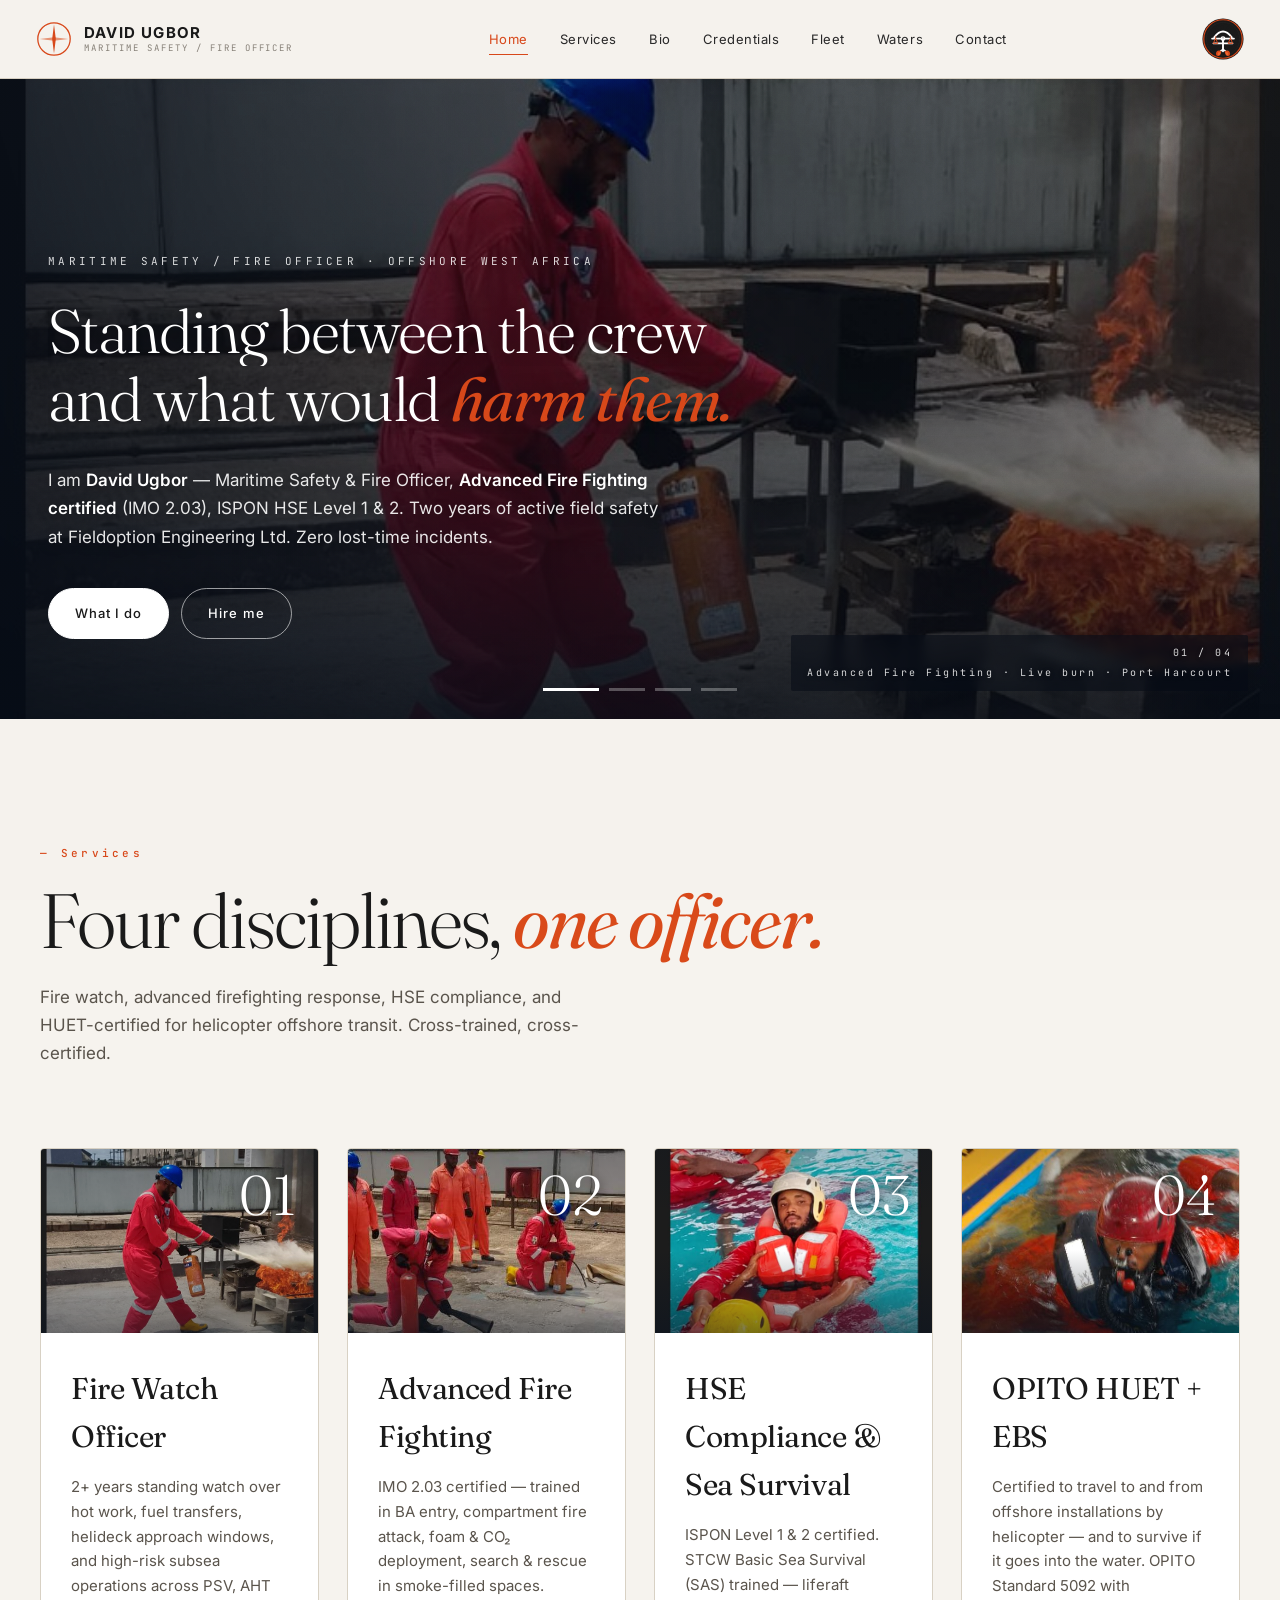
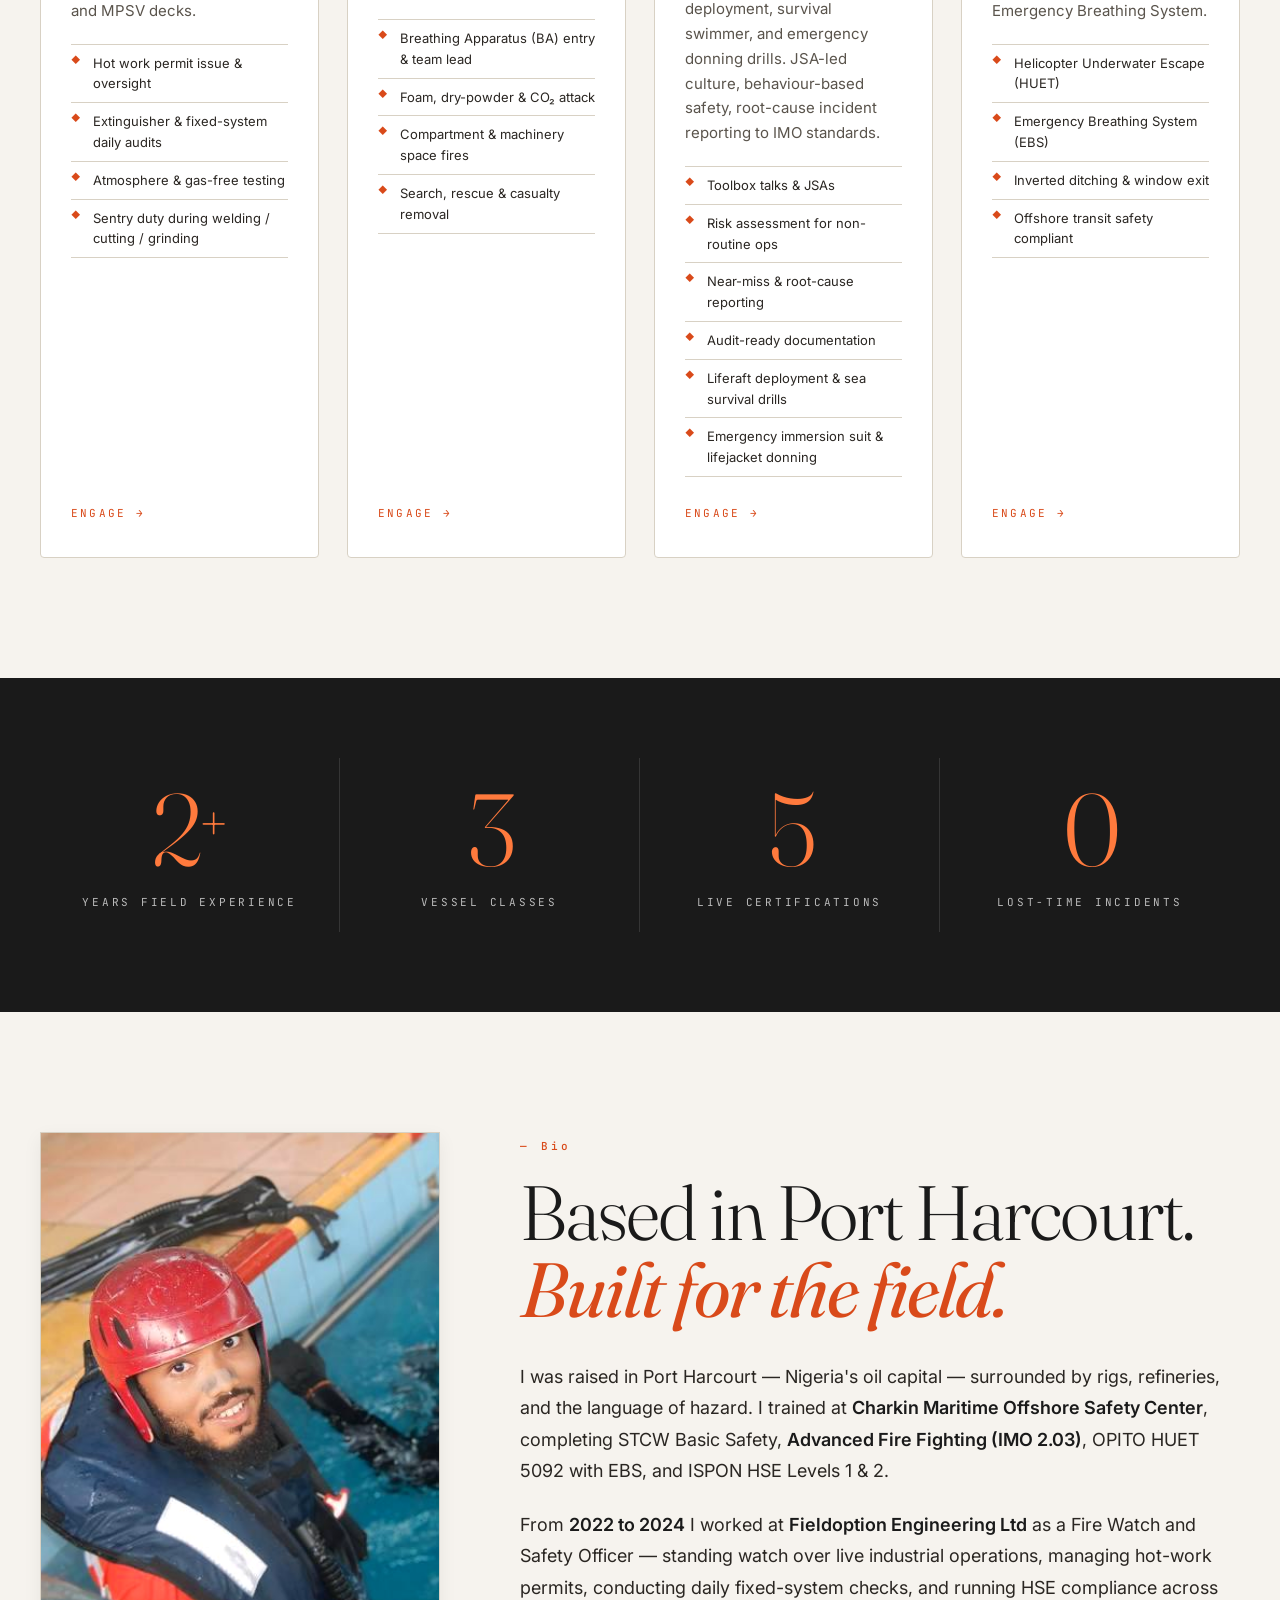
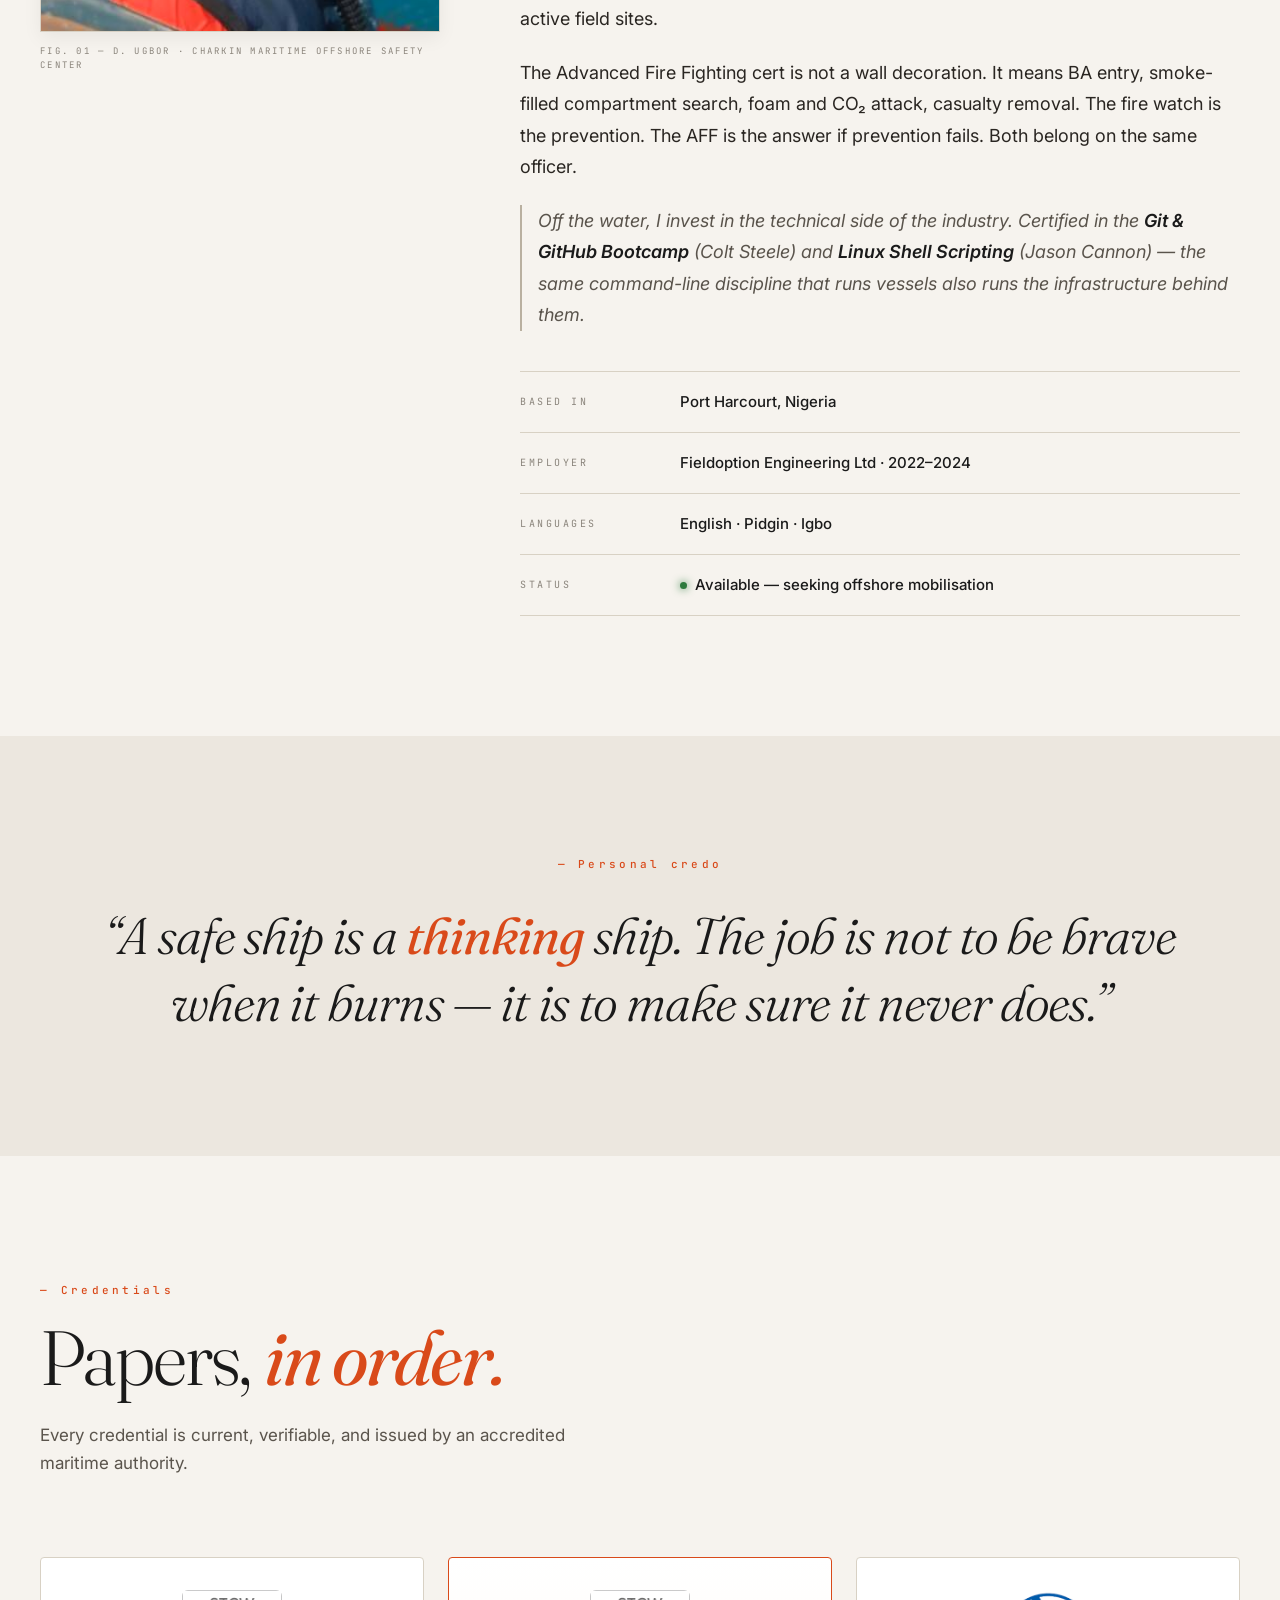
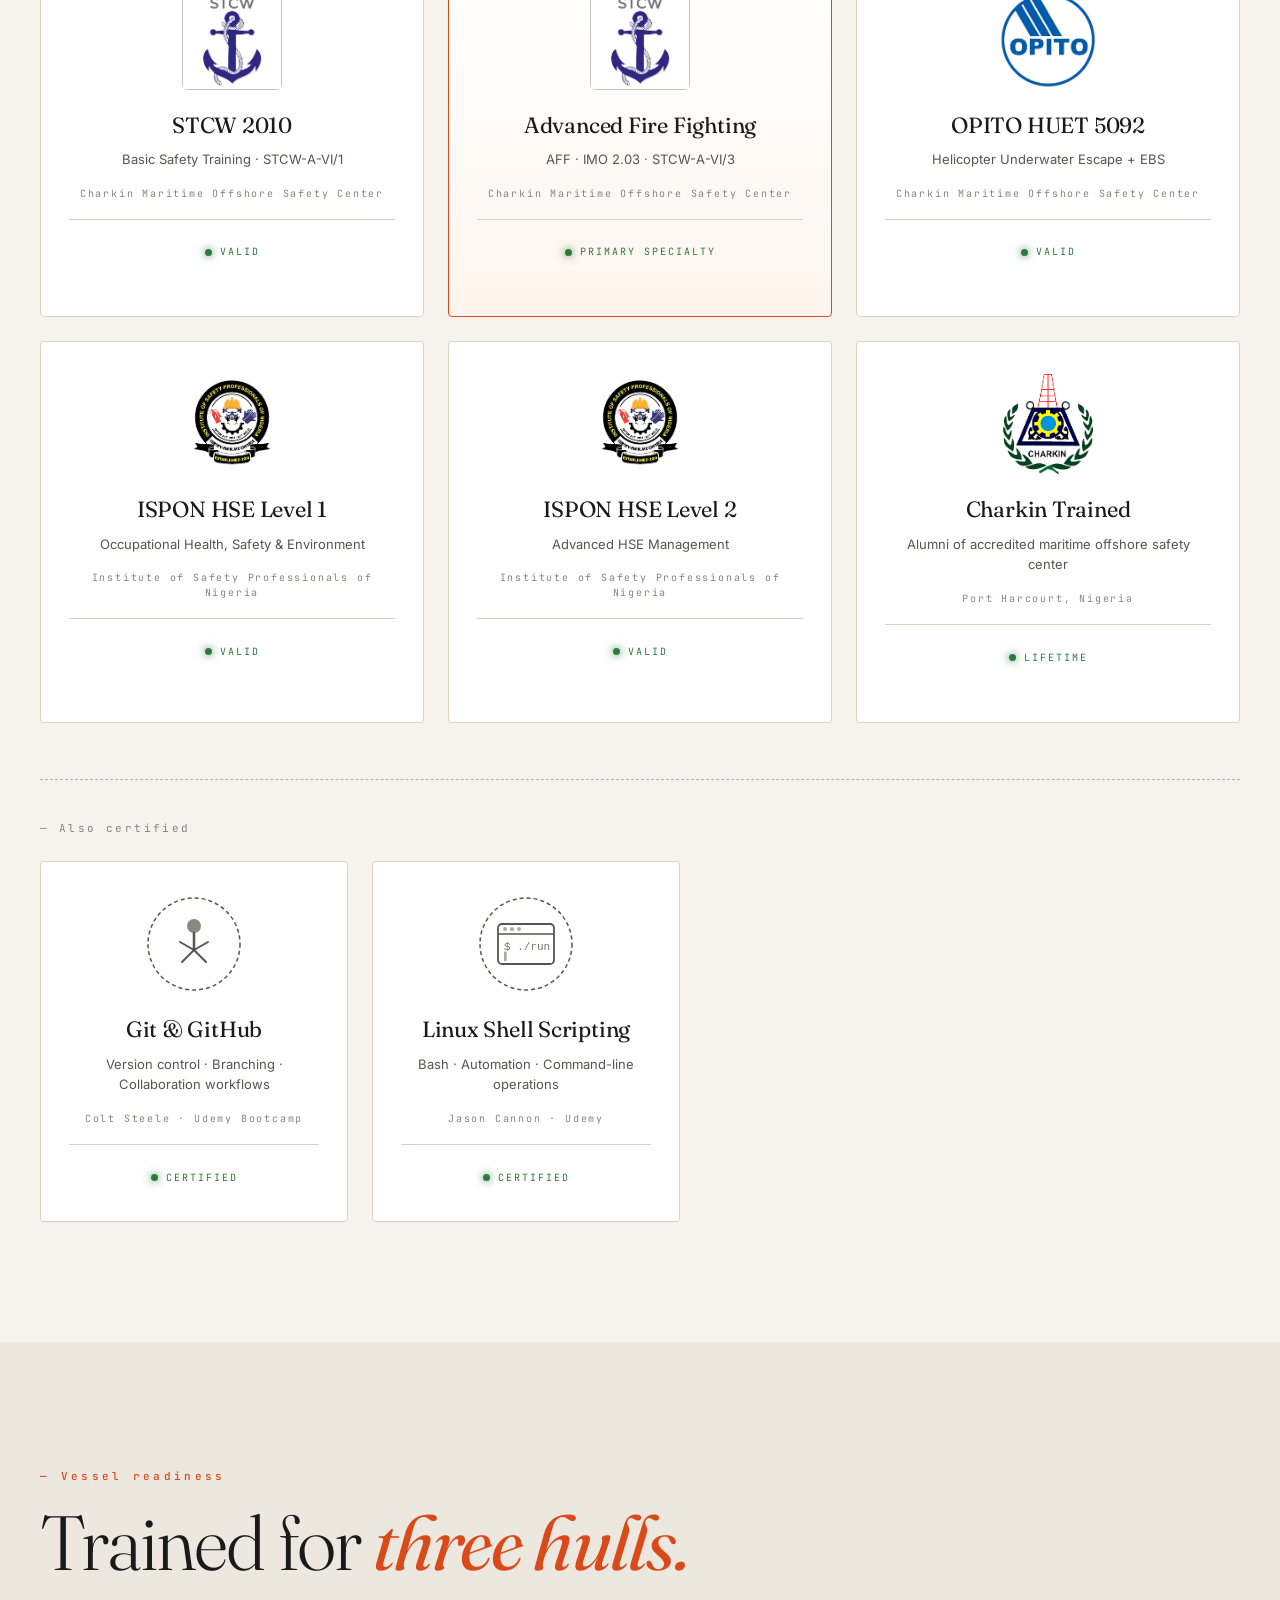
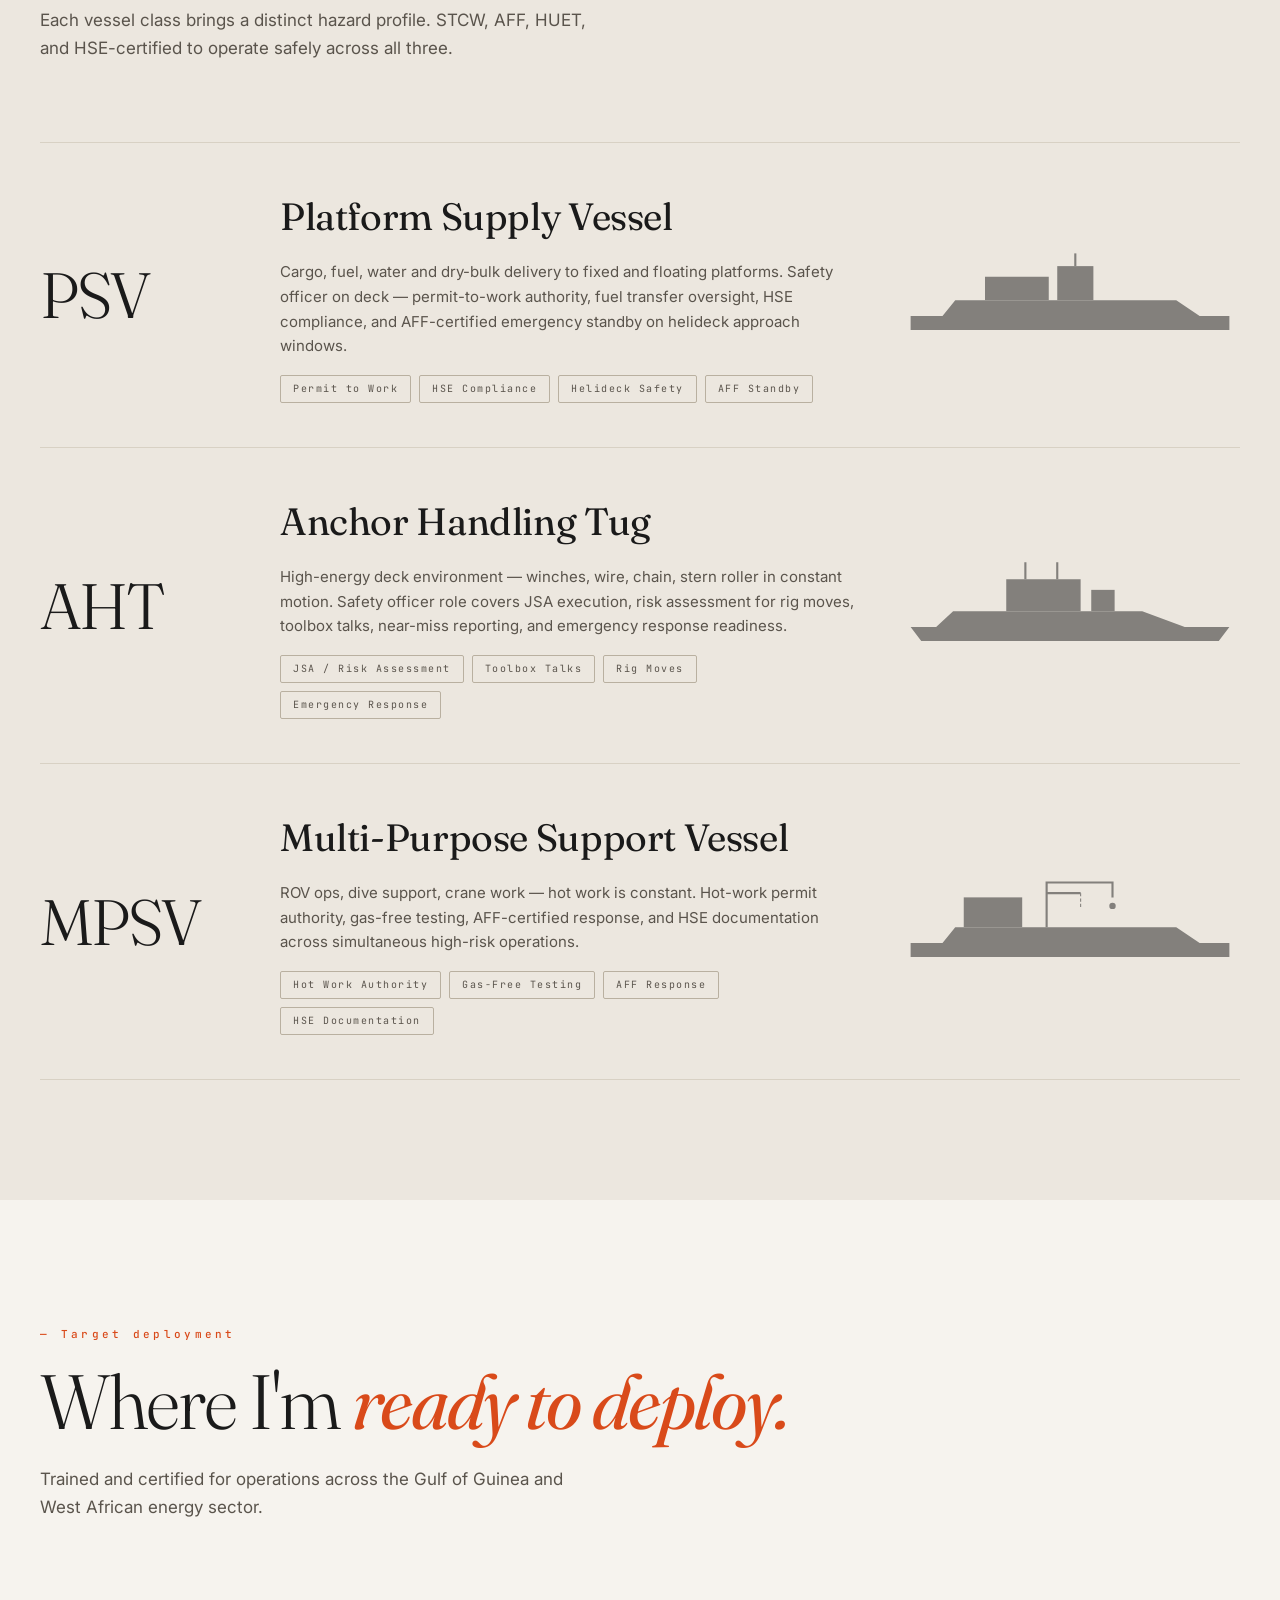
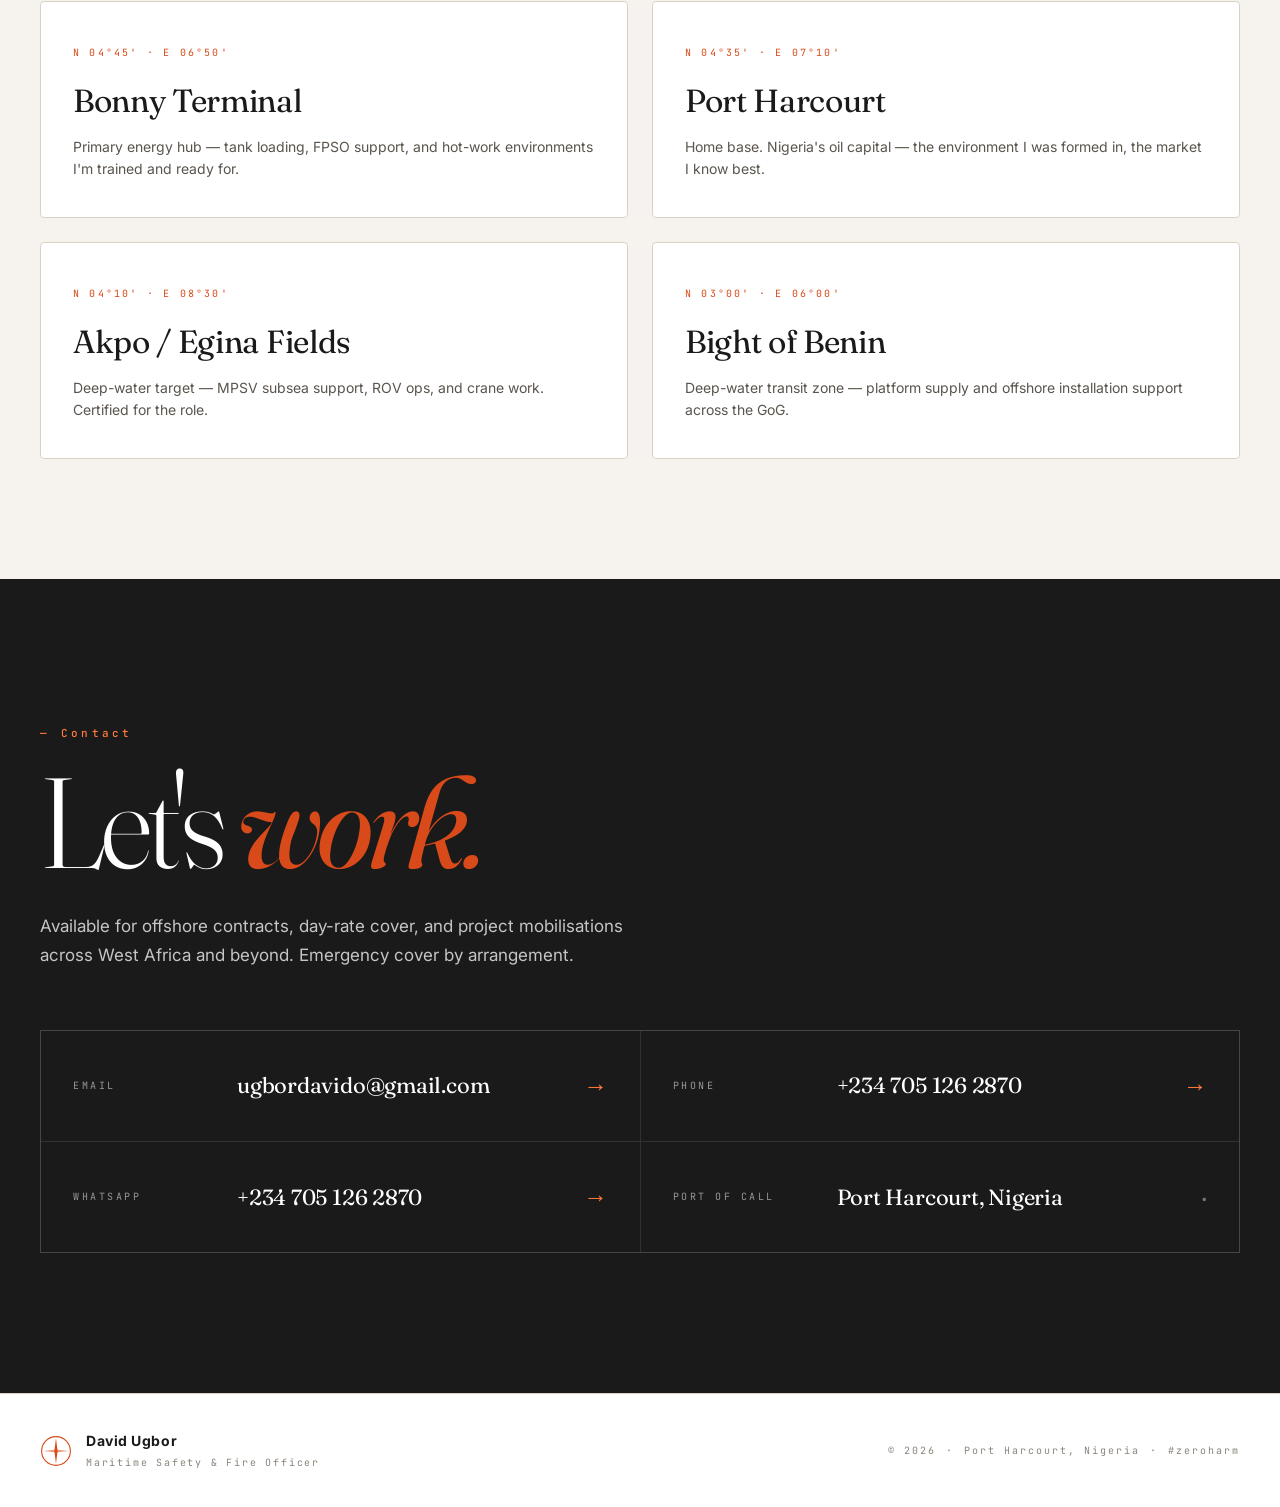
==== index.html @ 11cff538 "Replace #zeroharm badge with custom offshore safety logo mark SVG emblem combining four professional" ====
<!DOCTYPE html>
<html lang="en">
<head>
<meta charset="UTF-8" />
<meta name="viewport" content="width=device-width, initial-scale=1.0" />
<title>David Ugbor — Maritime Safety & Fire Officer · Offshore West Africa</title>
<meta name="description" content="David Ugbor — STCW-certified Maritime Safety & Fire Officer. Advanced Fire Fighting (IMO 2.03), OPITO HUET 5092, ISPON HSE I & II. Based in Port Harcourt, available for offshore mobilisation." />
<link rel="preconnect" href="https://fonts.googleapis.com">
<link rel="preconnect" href="https://fonts.gstatic.com" crossorigin>
<link href="https://fonts.googleapis.com/css2?family=Fraunces:ital,opsz,wght@0,9..144,300;0,9..144,400;0,9..144,500;0,9..144,600;1,9..144,300;1,9..144,400&family=Inter:wght@300;400;500;600;700&family=JetBrains+Mono:wght@400;500;600&display=swap" rel="stylesheet">
<link rel="stylesheet" href="css/style.css" />
</head>
<body>

<!-- ========================================================= -->
<!-- TOP NAV -->
<!-- ========================================================= -->
<header class="top-bar">
  <div class="top-bar-inner">
    <a href="#top" class="logo">
      <div class="logo-mark">
        <svg viewBox="0 0 40 40" width="36" height="36" aria-hidden="true">
          <circle cx="20" cy="20" r="18" stroke="currentColor" stroke-width="1.4" fill="none"/>
          <path d="M20 4 L22 20 L20 36 L18 20 Z" fill="currentColor"/>
          <path d="M4 20 L20 18 L36 20 L20 22 Z" fill="currentColor" opacity="0.55"/>
        </svg>
      </div>
      <div class="logo-text">
        <span class="logo-name">DAVID UGBOR</span>
        <span class="logo-sub">MARITIME SAFETY / FIRE OFFICER</span>
      </div>
    </a>

    <nav class="main-nav" aria-label="Primary">
      <a href="#top">Home</a>
      <a href="#pillars">Services</a>
      <a href="#bio">Bio</a>
      <a href="#credentials">Credentials</a>
      <a href="#fleet">Fleet</a>
      <a href="#waters">Waters</a>
      <a href="#contact">Contact</a>
    </nav>

    <a href="#credo" class="logo-mark-nav" aria-label="Scroll to personal credo">
      <svg viewBox="0 0 48 48" width="42" height="42" aria-hidden="true">
        <!-- Background disc -->
        <circle cx="24" cy="24" r="23.5" fill="#1a1a1a"/>
        <!-- Accent ring -->
        <circle cx="24" cy="24" r="22" fill="none" stroke="#d94a1a" stroke-width="1.4"/>
        <!-- Subtle inner ring -->
        <circle cx="24" cy="24" r="19" fill="none" stroke="rgba(255,255,255,0.07)" stroke-width="0.5"/>
        <!-- HARD HAT dome (replaces anchor crown ring) -->
        <path d="M14,22 Q24,9 34,22" fill="none" stroke="white" stroke-width="2.2" stroke-linecap="round"/>
        <!-- Hard hat brim -->
        <line x1="11.5" y1="23.5" x2="36.5" y2="23.5" stroke="white" stroke-width="2" stroke-linecap="round"/>
        <!-- Anchor crown knob -->
        <circle cx="24" cy="23.5" r="2" fill="#1a1a1a" stroke="white" stroke-width="1.5"/>
        <!-- ANCHOR stem -->
        <line x1="24" y1="23.5" x2="24" y2="38" stroke="white" stroke-width="2.2" stroke-linecap="round"/>
        <!-- ANCHOR crossbar (the offshore platform deck) -->
        <line x1="13" y1="29" x2="35" y2="29" stroke="white" stroke-width="1.8" stroke-linecap="round"/>
        <!-- OIL DERRICKS on crossbar ends -->
        <path d="M13,29 L15.5,23 L18,29Z" fill="none" stroke="#d94a1a" stroke-width="1.1" stroke-linejoin="round"/>
        <path d="M30,29 L32.5,23 L35,29Z" fill="none" stroke="#d94a1a" stroke-width="1.1" stroke-linejoin="round"/>
        <!-- Gas flares on derrick peaks -->
        <path d="M15.5,23 C14.8,21 16.3,19.5 15.5,21 C15.9,19.8 17,20.2 15.5,23Z" fill="#d94a1a"/>
        <path d="M32.5,23 C31.8,21 33.3,19.5 32.5,21 C32.9,19.8 34,20.2 32.5,23Z" fill="#d94a1a"/>
        <!-- Anchor base arc -->
        <path d="M21,38 Q24,34.5 27,38" fill="none" stroke="white" stroke-width="1.8" stroke-linecap="round"/>
        <!-- FIRE FIGHTING FLAMES at flukes -->
        <path d="M22,38 C19,36 15.5,37.5 16,41.5 C16.5,44.5 20,43.5 21,41.5 C22,39.5 22,38 22,38Z" fill="#d94a1a"/>
        <path d="M21.5,39.5 C19.5,38 17.5,39.5 18,42 C18.5,44 20.5,43 21,41.5 C21.5,40 21.5,39.5 21.5,39.5Z" fill="#ff7a3d" opacity="0.65"/>
        <path d="M26,38 C29,36 32.5,37.5 32,41.5 C31.5,44.5 28,43.5 27,41.5 C26,39.5 26,38 26,38Z" fill="#d94a1a"/>
        <path d="M26.5,39.5 C28.5,38 30.5,39.5 30,42 C29.5,44 27.5,43 27,41.5 C26.5,40 26.5,39.5 26.5,39.5Z" fill="#ff7a3d" opacity="0.65"/>
      </svg>
    </a>
  </div>
</header>

<!-- ========================================================= -->
<!-- HERO — Rotating image carousel -->
<!-- ========================================================= -->
<section class="hero" id="top">
  <div class="hero-carousel" id="heroCarousel">

    <video class="hero-video-bg" autoplay muted loop playsinline>
      <source src="images/ocean.mp4" type="video/mp4">
    </video>

    <div class="hero-slide active" data-slide="0">
      <img class="slide-art" src="images/fire-fight.jpeg" alt="David Ugbor in red coverall fighting fire with extinguisher during AFF training" style="object-position: center 45%;">
      <div class="slide-caption mono">
        <span>01 / 04</span>
        <span>Advanced Fire Fighting · Live burn · Port Harcourt</span>
      </div>
    </div>

    <div class="hero-slide" data-slide="1">
      <img class="slide-art" src="images/huet-escape.jpeg" alt="HUET underwater escape training with emergency breathing system" style="object-position: center 20%;">
      <div class="slide-caption mono">
        <span>02 / 04</span>
        <span>OPITO HUET 5092 · EBS deployment · Escape drill</span>
      </div>
    </div>

    <div class="hero-slide" data-slide="2">
      <img class="slide-art" src="images/group-fire.jpeg" alt="Fire fighting team training with extinguishers at Charkin Maritime">
      <div class="slide-caption mono">
        <span>03 / 04</span>
        <span>Team fire response · IMO 2.03 drill · Charkin</span>
      </div>
    </div>

    <div class="hero-slide" data-slide="3">
      <img class="slide-art" src="images/sea-survival.jpeg" alt="Sea survival training on liferaft in pool" style="object-position: center 15%;">
      <div class="slide-caption mono">
        <span>04 / 04</span>
        <span>Sea survival · Liferaft drill · STCW-A-VI/1</span>
      </div>
    </div>

    <!-- Hero overlay text -->
    <div class="hero-overlay">
      <p class="hero-eyebrow mono">MARITIME SAFETY / FIRE OFFICER · OFFSHORE WEST AFRICA</p>
      <h1 class="hero-h">
        <span class="line"><span>Standing between the crew</span></span>
        <span class="line"><span>and what would <em>harm them.</em></span></span>
      </h1>
      <p class="hero-sub">
        I am <strong>David Ugbor</strong> — Maritime Safety &amp; Fire Officer,
        <strong>Advanced Fire Fighting certified</strong> (IMO 2.03), ISPON HSE Level 1 &amp; 2.
        Two years of active field safety at Fieldoption Engineering Ltd. Zero lost-time incidents.
      </p>
      <div class="hero-cta">
        <a href="#pillars" class="btn">What I do</a>
        <a href="#contact" class="btn btn-ghost">Hire me</a>
      </div>
    </div>

    <!-- Slide dots -->
    <div class="hero-dots" id="heroDots">
      <button type="button" class="dot active" data-i="0" aria-label="Slide 1 of 4"></button>
      <button type="button" class="dot" data-i="1" aria-label="Slide 2 of 4"></button>
      <button type="button" class="dot" data-i="2" aria-label="Slide 3 of 4"></button>
      <button type="button" class="dot" data-i="3" aria-label="Slide 4 of 4"></button>
    </div>
  </div>
</section>

<!-- ========================================================= -->
<!-- PILLARS — Four service cards -->
<!-- ========================================================= -->
<section class="pillars" id="pillars">
  <div class="section-head">
    <span class="section-tag mono">— Services</span>
    <h2 class="section-h">Four disciplines, <em>one officer.</em></h2>
    <p class="section-lead">
      Fire watch, advanced firefighting response, HSE compliance, and HUET-certified
      for helicopter offshore transit. Cross-trained, cross-certified.
    </p>
  </div>

  <div class="pillar-grid">

    <article class="pillar">
      <div class="pillar-img">
        <img src="images/fire-fight.jpeg" alt="Fire watch in action — David Ugbor with extinguisher" class="pillar-photo" style="object-position: center 40%;">
        <span class="pillar-num">01</span>
      </div>
      <div class="pillar-body">
        <h3>Fire Watch Officer</h3>
        <p class="pillar-summary">2+ years standing watch over hot work, fuel transfers, helideck approach windows, and high-risk subsea operations across PSV, AHT and MPSV decks.</p>
        <ul class="pillar-bullets">
          <li>Hot work permit issue &amp; oversight</li>
          <li>Extinguisher &amp; fixed-system daily audits</li>
          <li>Atmosphere &amp; gas-free testing</li>
          <li>Sentry duty during welding / cutting / grinding</li>
        </ul>
        <a href="#contact" class="pillar-more">Engage <span>→</span></a>
      </div>
    </article>

    <article class="pillar">
      <div class="pillar-img">
        <img src="images/group-fire.jpeg" alt="Advanced Fire Fighting team training with extinguishers" class="pillar-photo" style="object-position: center 25%;">
        <span class="pillar-num">02</span>
      </div>
      <div class="pillar-body">
        <h3>Advanced Fire Fighting</h3>
        <p class="pillar-summary">IMO 2.03 certified — trained in BA entry, compartment fire attack, foam &amp; CO₂ deployment, search &amp; rescue in smoke-filled spaces.</p>
        <ul class="pillar-bullets">
          <li>Breathing Apparatus (BA) entry &amp; team lead</li>
          <li>Foam, dry-powder &amp; CO₂ attack</li>
          <li>Compartment &amp; machinery space fires</li>
          <li>Search, rescue &amp; casualty removal</li>
        </ul>
        <a href="#contact" class="pillar-more">Engage <span>→</span></a>
      </div>
    </article>

    <article class="pillar">
      <div class="pillar-img">
        <img src="images/sea-survival.jpeg" alt="Sea survival training — David Ugbor on liferaft" class="pillar-photo" style="object-position: center 20%;">
        <span class="pillar-num">03</span>
      </div>
      <div class="pillar-body">
        <h3>HSE Compliance &amp; Sea Survival</h3>
        <p class="pillar-summary">ISPON Level 1 &amp; 2 certified. STCW Basic Sea Survival (SAS) trained — liferaft deployment, survival swimmer, and emergency donning drills. JSA-led culture, behaviour-based safety, root-cause incident reporting to IMO standards.</p>
        <ul class="pillar-bullets">
          <li>Toolbox talks &amp; JSAs</li>
          <li>Risk assessment for non-routine ops</li>
          <li>Near-miss &amp; root-cause reporting</li>
          <li>Audit-ready documentation</li>
          <li>Liferaft deployment &amp; sea survival drills</li>
          <li>Emergency immersion suit &amp; lifejacket donning</li>
        </ul>
        <a href="#contact" class="pillar-more">Engage <span>→</span></a>
      </div>
    </article>

    <article class="pillar">
      <div class="pillar-img">
        <img src="images/huet-close.jpeg" alt="OPITO HUET training — underwater escape with EBS" class="pillar-photo" style="object-position: center top;">
        <span class="pillar-num">04</span>
      </div>
      <div class="pillar-body">
        <h3>OPITO HUET + EBS</h3>
        <p class="pillar-summary">Certified to travel to and from offshore installations by helicopter — and to survive if it goes into the water. OPITO Standard 5092 with Emergency Breathing System.</p>
        <ul class="pillar-bullets">
          <li>Helicopter Underwater Escape (HUET)</li>
          <li>Emergency Breathing System (EBS)</li>
          <li>Inverted ditching &amp; window exit</li>
          <li>Offshore transit safety compliant</li>
        </ul>
        <a href="#contact" class="pillar-more">Engage <span>→</span></a>
      </div>
    </article>

  </div>
</section>

<!-- ========================================================= -->
<!-- STATS BAND -->
<!-- ========================================================= -->
<section class="stats-band">
  <div class="stat-card">
    <span class="stat-num" data-count="2">0</span><span class="stat-suf">+</span>
    <span class="stat-lab">Years field experience</span>
  </div>
  <div class="stat-card">
    <span class="stat-num" data-count="3">0</span>
    <span class="stat-lab">Vessel classes</span>
  </div>
  <div class="stat-card">
    <span class="stat-num" data-count="5">0</span>
    <span class="stat-lab">Live certifications</span>
  </div>
  <div class="stat-card">
    <span class="stat-num" data-count="0">0</span>
    <span class="stat-lab">Lost-time incidents</span>
  </div>
</section>

<!-- ========================================================= -->
<!-- BIO -->
<!-- ========================================================= -->
<section class="bio" id="bio">
  <div class="bio-grid">
    <div class="bio-portrait">
      <div class="portrait-frame">
        <img src="images/portrait.jpeg" alt="David Ugbor — Maritime Safety & Fire Officer, Port Harcourt" class="portrait-img">
      </div>
      <p class="portrait-caption mono">FIG. 01 — D. UGBOR · CHARKIN MARITIME OFFSHORE SAFETY CENTER</p>
    </div>

    <div class="bio-text">
      <span class="section-tag mono">— Bio</span>
      <h2 class="section-h">
        Based in Port Harcourt. <em>Built for the field.</em>
      </h2>
      <p class="bio-lead">
        I was raised in Port Harcourt — Nigeria's oil capital — surrounded by
        rigs, refineries, and the language of hazard. I trained at
        <strong>Charkin Maritime Offshore Safety Center</strong>, completing
        STCW Basic Safety, <strong>Advanced Fire Fighting (IMO 2.03)</strong>,
        OPITO HUET 5092 with EBS, and ISPON HSE Levels 1 &amp; 2.
      </p>
      <p class="bio-lead">
        From <strong>2022 to 2024</strong> I worked at
        <strong>Fieldoption Engineering Ltd</strong> as a Fire Watch and Safety
        Officer — standing watch over live industrial operations, managing
        hot-work permits, conducting daily fixed-system checks, and running
        HSE compliance across active field sites.
      </p>
      <p class="bio-lead">
        The Advanced Fire Fighting cert is not a wall decoration. It means BA
        entry, smoke-filled compartment search, foam and CO₂ attack, casualty
        removal. The fire watch is the prevention. The AFF is the answer if
        prevention fails. Both belong on the same officer.
      </p>

      <p class="bio-lead bio-devops">
        Off the water, I invest in the technical side of the industry.
        Certified in the <strong>Git &amp; GitHub Bootcamp</strong> (Colt Steele)
        and <strong>Linux Shell Scripting</strong> (Jason Cannon) — the same
        command-line discipline that runs vessels also runs the infrastructure
        behind them.
      </p>

      <div class="bio-quick">
        <div><span class="qk-key mono">BASED IN</span><span class="qk-val">Port Harcourt, Nigeria</span></div>
        <div><span class="qk-key mono">EMPLOYER</span><span class="qk-val">Fieldoption Engineering Ltd · 2022–2024</span></div>
        <div><span class="qk-key mono">LANGUAGES</span><span class="qk-val">English · Pidgin · Igbo</span></div>
        <div><span class="qk-key mono">STATUS</span><span class="qk-val"><span class="dot-ok"></span>Available — seeking offshore mobilisation</span></div>
      </div>
    </div>
  </div>
</section>

<!-- ========================================================= -->
<!-- QUOTE BAND -->
<!-- ========================================================= -->
<section class="quote-band" id="credo">
  <p class="mono-eyebrow mono">— Personal credo</p>
  <blockquote class="quote-body">
    “A safe ship is a <em>thinking</em> ship. The job is not to be brave when
    it burns — it is to make sure it never does.”
  </blockquote>
</section>

<!-- ========================================================= -->
<!-- CREDENTIALS -->
<!-- ========================================================= -->
<section class="credentials" id="credentials">
  <div class="section-head">
    <span class="section-tag mono">— Credentials</span>
    <h2 class="section-h">Papers, <em>in order.</em></h2>
    <p class="section-lead">
      Every credential is current, verifiable, and issued by an accredited
      maritime authority.
    </p>
  </div>

  <div class="cred-grid">

    <!-- STCW badge — real logo -->
    <article class="cred" data-cert="images/cert-stcw.jpeg" role="button" tabindex="0" aria-label="View STCW 2010 certificate">
      <div class="cred-medal">
        <img src="images/logo-stcw.png" alt="STCW anchor logo" class="cred-logo">
      </div>
      <h3>STCW 2010</h3>
      <p>Basic Safety Training · STCW-A-VI/1</p>
      <span class="cred-issuer">Charkin Maritime Offshore Safety Center</span>
      <span class="cred-tag"><span class="dot-ok"></span>Valid</span>
      <span class="cred-view-cert mono">View certificate →</span>
    </article>

    <!-- AFF — STCW real logo -->
    <article class="cred featured" data-cert="images/cert-aff.jpeg" role="button" tabindex="0" aria-label="View Advanced Fire Fighting certificate">
      <div class="cred-medal">
        <img src="images/logo-stcw.png" alt="STCW Advanced Fire Fighting logo" class="cred-logo">
      </div>
      <h3>Advanced Fire Fighting</h3>
      <p>AFF · IMO 2.03 · STCW-A-VI/3</p>
      <span class="cred-issuer">Charkin Maritime Offshore Safety Center</span>
      <span class="cred-tag"><span class="dot-ok"></span>Primary specialty</span>
      <span class="cred-view-cert mono">View certificate →</span>
    </article>

    <!-- OPITO badge — real logo -->
    <article class="cred" data-cert="images/cert-huet.jpeg" role="button" tabindex="0" aria-label="View OPITO HUET 5092 certificate">
      <div class="cred-medal">
        <img src="images/logo-opito.png" alt="OPITO official logo" class="cred-logo">
      </div>
      <h3>OPITO HUET 5092</h3>
      <p>Helicopter Underwater Escape + EBS</p>
      <span class="cred-issuer">Charkin Maritime Offshore Safety Center</span>
      <span class="cred-tag"><span class="dot-ok"></span>Valid</span>
      <span class="cred-view-cert mono">View certificate →</span>
    </article>

    <!-- ISPON HSE 1 badge — real logo -->
    <article class="cred" data-cert="images/cert-ispon-1.jpeg" role="button" tabindex="0" aria-label="View ISPON HSE Level 1 certificate">
      <div class="cred-medal">
        <img src="images/logo-ispon.png" alt="ISPON official badge" class="cred-logo">
      </div>
      <h3>ISPON HSE Level 1</h3>
      <p>Occupational Health, Safety &amp; Environment</p>
      <span class="cred-issuer">Institute of Safety Professionals of Nigeria</span>
      <span class="cred-tag"><span class="dot-ok"></span>Valid</span>
      <span class="cred-view-cert mono">View certificate →</span>
    </article>

    <!-- ISPON HSE 2 badge — real logo -->
    <article class="cred" data-cert="images/cert-ispon-2.jpeg" role="button" tabindex="0" aria-label="View ISPON HSE Level 2 certificate">
      <div class="cred-medal">
        <img src="images/logo-ispon.png" alt="ISPON official badge" class="cred-logo">
      </div>
      <h3>ISPON HSE Level 2</h3>
      <p>Advanced HSE Management</p>
      <span class="cred-issuer">Institute of Safety Professionals of Nigeria</span>
      <span class="cred-tag"><span class="dot-ok"></span>Valid</span>
      <span class="cred-view-cert mono">View certificate →</span>
    </article>

    <!-- Charkin badge — real logo -->
    <article class="cred" data-cert="images/cert-charkin.jpeg" role="button" tabindex="0" aria-label="View Charkin training certificate">
      <div class="cred-medal">
        <img src="images/logo-charkin.png" alt="Charkin Maritime Offshore Safety Center logo" class="cred-logo">
      </div>
      <h3>Charkin Trained</h3>
      <p>Alumni of accredited maritime offshore safety center</p>
      <span class="cred-issuer">Port Harcourt, Nigeria</span>
      <span class="cred-tag"><span class="dot-ok"></span>Lifetime</span>
      <span class="cred-view-cert mono">View certificate →</span>
    </article>
  </div>

  <!-- IN PROGRESS -->
  <div class="cred-inprogress-wrap">
    <p class="cred-inprogress-label mono">— Also certified</p>
    <div class="cred-grid cred-grid-inprogress">

      <article class="cred cred-wip">
        <div class="cred-medal">
          <svg viewBox="0 0 100 100" width="100" height="100" aria-hidden="true" class="cred-wip-icon">
            <circle cx="50" cy="50" r="46" fill="none" stroke="currentColor" stroke-width="1.5" stroke-dasharray="4 3"/>
            <circle cx="50" cy="32" r="7" fill="currentColor" opacity="0.7"/>
            <line x1="50" y1="39" x2="50" y2="56" stroke="currentColor" stroke-width="2.5" stroke-linecap="round"/>
            <line x1="50" y1="56" x2="38" y2="68" stroke="currentColor" stroke-width="2" stroke-linecap="round"/>
            <line x1="50" y1="56" x2="62" y2="68" stroke="currentColor" stroke-width="2" stroke-linecap="round"/>
            <line x1="50" y1="56" x2="36" y2="48" stroke="currentColor" stroke-width="2" stroke-linecap="round"/>
            <line x1="50" y1="56" x2="64" y2="48" stroke="currentColor" stroke-width="2" stroke-linecap="round"/>
          </svg>
        </div>
        <h3>Git &amp; GitHub</h3>
        <p>Version control · Branching · Collaboration workflows</p>
        <span class="cred-issuer">Colt Steele · Udemy Bootcamp</span>
        <span class="cred-tag"><span class="dot-ok"></span>Certified</span>
      </article>

      <article class="cred cred-wip">
        <div class="cred-medal">
          <svg viewBox="0 0 100 100" width="100" height="100" aria-hidden="true" class="cred-wip-icon">
            <circle cx="50" cy="50" r="46" fill="none" stroke="currentColor" stroke-width="1.5" stroke-dasharray="4 3"/>
            <rect x="22" y="30" width="56" height="40" rx="4" fill="none" stroke="currentColor" stroke-width="1.8"/>
            <line x1="22" y1="40" x2="78" y2="40" stroke="currentColor" stroke-width="1.5"/>
            <circle cx="29" cy="35" r="2" fill="currentColor" opacity="0.5"/>
            <circle cx="36" cy="35" r="2" fill="currentColor" opacity="0.5"/>
            <circle cx="43" cy="35" r="2" fill="currentColor" opacity="0.5"/>
            <text x="28" y="56" font-family="monospace" font-size="11" fill="currentColor" opacity="0.8">$ ./run</text>
            <text x="28" y="65" font-family="monospace" font-size="9" fill="currentColor" opacity="0.5">▌</text>
          </svg>
        </div>
        <h3>Linux Shell Scripting</h3>
        <p>Bash · Automation · Command-line operations</p>
        <span class="cred-issuer">Jason Cannon · Udemy</span>
        <span class="cred-tag"><span class="dot-ok"></span>Certified</span>
      </article>

    </div>
  </div>
</section>

<!-- ========================================================= -->
<!-- FLEET -->
<!-- ========================================================= -->
<section class="fleet" id="fleet">
  <div class="section-head">
    <span class="section-tag mono">— Vessel readiness</span>
    <h2 class="section-h">Trained for <em>three hulls.</em></h2>
    <p class="section-lead">
      Each vessel class brings a distinct hazard profile. STCW, AFF, HUET, and HSE-certified
      to operate safely across all three.
    </p>
  </div>

  <div class="fleet-rows">
    <article class="vessel">
      <div class="vessel-code">PSV</div>
      <div class="vessel-body">
        <h3>Platform Supply Vessel</h3>
        <p>Cargo, fuel, water and dry-bulk delivery to fixed and floating platforms. Safety officer on deck — permit-to-work authority, fuel transfer oversight, HSE compliance, and AFF-certified emergency standby on helideck approach windows.</p>
        <div class="vessel-tags">
          <span>Permit to Work</span><span>HSE Compliance</span><span>Helideck Safety</span><span>AFF Standby</span>
        </div>
      </div>
      <svg class="vessel-ship" viewBox="0 0 320 90" aria-hidden="true">
        <path d="M10 65 L40 65 L52 50 L260 50 L282 65 L310 65 L310 78 L10 78 Z" fill="currentColor"/>
        <rect x="80" y="28" width="60" height="22" fill="currentColor"/>
        <rect x="148" y="18" width="34" height="32" fill="currentColor"/>
        <path d="M165 18 L165 6" stroke="currentColor" stroke-width="2"/>
      </svg>
    </article>

    <article class="vessel">
      <div class="vessel-code">AHT</div>
      <div class="vessel-body">
        <h3>Anchor Handling Tug</h3>
        <p>High-energy deck environment — winches, wire, chain, stern roller in constant motion. Safety officer role covers JSA execution, risk assessment for rig moves, toolbox talks, near-miss reporting, and emergency response readiness.</p>
        <div class="vessel-tags">
          <span>JSA / Risk Assessment</span><span>Toolbox Talks</span><span>Rig Moves</span><span>Emergency Response</span>
        </div>
      </div>
      <svg class="vessel-ship" viewBox="0 0 320 90" aria-hidden="true">
        <path d="M10 65 L34 65 L50 50 L228 50 L268 65 L310 65 L300 78 L20 78 Z" fill="currentColor"/>
        <rect x="100" y="20" width="70" height="30" fill="currentColor"/>
        <rect x="180" y="30" width="22" height="20" fill="currentColor"/>
        <path d="M118 20 L118 4 M148 20 L148 4" stroke="currentColor" stroke-width="2"/>
      </svg>
    </article>

    <article class="vessel">
      <div class="vessel-code">MPSV</div>
      <div class="vessel-body">
        <h3>Multi-Purpose Support Vessel</h3>
        <p>ROV ops, dive support, crane work — hot work is constant. Hot-work permit authority, gas-free testing, AFF-certified response, and HSE documentation across simultaneous high-risk operations.</p>
        <div class="vessel-tags">
          <span>Hot Work Authority</span><span>Gas-Free Testing</span><span>AFF Response</span><span>HSE Documentation</span>
        </div>
      </div>
      <svg class="vessel-ship" viewBox="0 0 320 90" aria-hidden="true">
        <path d="M10 65 L40 65 L52 50 L260 50 L282 65 L310 65 L310 78 L10 78 Z" fill="currentColor"/>
        <rect x="60" y="22" width="55" height="28" fill="currentColor"/>
        <!-- Crane centered in hull -->
        <path d="M138 50 L138 8 L200 8 L200 22" stroke="currentColor" stroke-width="2" fill="none"/>
        <path d="M138 18 L170 18" stroke="currentColor" stroke-width="2"/>
        <line x1="170" y1="18" x2="170" y2="32" stroke="currentColor" stroke-width="1" stroke-dasharray="3 2"/>
        <circle cx="200" cy="30" r="3" fill="currentColor"/>
      </svg>
    </article>
  </div>
</section>

<!-- ========================================================= -->
<!-- WATERS WORKED -->
<!-- ========================================================= -->
<section class="waters" id="waters">
  <div class="section-head">
    <span class="section-tag mono">— Target deployment</span>
    <h2 class="section-h">Where I'm <em>ready to deploy.</em></h2>
    <p class="section-lead">
      Trained and certified for operations across the Gulf of Guinea
      and West African energy sector.
    </p>
  </div>

  <div class="waters-grid">
    <div class="water-card">
      <span class="water-coord mono">N 04°45' · E 06°50'</span>
      <h3>Bonny Terminal</h3>
      <p>Primary energy hub — tank loading, FPSO support, and hot-work environments I'm trained and ready for.</p>
    </div>
    <div class="water-card">
      <span class="water-coord mono">N 04°35' · E 07°10'</span>
      <h3>Port Harcourt</h3>
      <p>Home base. Nigeria's oil capital — the environment I was formed in, the market I know best.</p>
    </div>
    <div class="water-card">
      <span class="water-coord mono">N 04°10' · E 08°30'</span>
      <h3>Akpo / Egina Fields</h3>
      <p>Deep-water target — MPSV subsea support, ROV ops, and crane work. Certified for the role.</p>
    </div>
    <div class="water-card">
      <span class="water-coord mono">N 03°00' · E 06°00'</span>
      <h3>Bight of Benin</h3>
      <p>Deep-water transit zone — platform supply and offshore installation support across the GoG.</p>
    </div>
  </div>
</section>

<!-- ========================================================= -->
<!-- CONTACT -->
<!-- ========================================================= -->
<section class="contact" id="contact">
  <div class="contact-inner">
    <span class="section-tag mono">— Contact</span>
    <h2 class="contact-h">Let's <em>work.</em></h2>
    <p class="contact-lead">
      Available for offshore contracts, day-rate cover, and project
      mobilisations across West Africa and beyond. Emergency cover by
      arrangement.
    </p>

    <div class="contact-grid">
      <a class="contact-card" href="mailto:ugbordavido@gmail.com">
        <span class="cc-key mono">EMAIL</span>
        <span class="cc-val">ugbordavido@gmail.com</span>
        <span class="cc-arrow">→</span>
      </a>
      <a class="contact-card" href="tel:+2347051262870">
        <span class="cc-key mono">PHONE</span>
        <span class="cc-val">+234 705 126 2870</span>
        <span class="cc-arrow">→</span>
      </a>
      <a class="contact-card" href="https://wa.me/2347051262870" target="_blank" rel="noopener noreferrer">
        <span class="cc-key mono">WHATSAPP</span>
        <span class="cc-val">+234 705 126 2870</span>
        <span class="cc-arrow">→</span>
      </a>
      <div class="contact-card static">
        <span class="cc-key mono">PORT OF CALL</span>
        <span class="cc-val">Port Harcourt, Nigeria</span>
        <span class="cc-arrow">·</span>
      </div>
    </div>
  </div>
</section>

<!-- ========================================================= -->
<!-- FOOTER -->
<!-- ========================================================= -->
<footer class="footer">
  <div class="footer-inner">
    <div class="footer-brand">
      <div class="logo-mark">
        <svg viewBox="0 0 40 40" width="32" height="32" aria-hidden="true">
          <circle cx="20" cy="20" r="18" stroke="currentColor" stroke-width="1.4" fill="none"/>
          <path d="M20 4 L22 20 L20 36 L18 20 Z" fill="currentColor"/>
          <path d="M4 20 L20 18 L36 20 L20 22 Z" fill="currentColor" opacity="0.55"/>
        </svg>
      </div>
      <div>
        <p class="fb-name">David Ugbor</p>
        <p class="fb-sub">Maritime Safety &amp; Fire Officer</p>
      </div>
    </div>
    <div class="footer-meta mono">
      <span>© <span id="yearVal">2026</span></span>
      <span>·</span>
      <span>Port Harcourt, Nigeria</span>
      <span>·</span>
      <span>#zeroharm</span>
    </div>
  </div>
</footer>

<!-- Certificate lightbox -->
<div class="cert-lightbox" id="certLightbox" aria-hidden="true" role="dialog" aria-modal="true" aria-label="Certificate viewer">
  <div class="cert-lb-backdrop" id="certLbBackdrop"></div>
  <div class="cert-lb-content">
    <img class="cert-lb-img" id="certLbImg" src="" alt="">
    <button class="cert-lb-close" id="certLbClose" aria-label="Close certificate viewer">&#x2715;</button>
  </div>
</div>

<script src="js/main.js"></script>
</body>
</html>
---- css/style.css ----
/* =========================================================
   DAVID UGBOR — Portfolio layout
   Warm palette · hero carousel · services / bio / credentials
   ========================================================= */

:root {
  --bg:        #f6f3ee;   /* warm off-white */
  --bg-2:      #ffffff;
  --panel:     #ece7df;
  --line:      #d8d1c4;
  --line-2:    #b9b0a0;
  --ink:       #1a1a1a;
  --ink-2:     #2a2a2a;
  --text:      #2a2622;
  --text-dim:  #5a544c;
  --text-mute: #8a847b;
  --accent:    #d94a1a;   /* deep signal red-orange */
  --accent-2:  #ff7a3d;
  --gold:      #b48a52;
  --ok:        #2d7a3d;
  --shadow-sm: 0 6px 18px rgba(20, 16, 12, 0.06);
  --shadow:    0 30px 60px -25px rgba(20, 16, 12, 0.25);
}

* { box-sizing: border-box; margin: 0; padding: 0; }

html { scroll-behavior: smooth; }

body {
  font-family: 'Inter', system-ui, sans-serif;
  background: var(--bg);
  color: var(--text);
  line-height: 1.6;
  font-weight: 400;
  -webkit-font-smoothing: antialiased;
  overflow-x: hidden;
}

a { color: inherit; text-decoration: none; }
button { background: none; border: none; color: inherit; font: inherit; cursor: pointer; }
img, svg { display: block; max-width: 100%; }

.mono { font-family: 'JetBrains Mono', ui-monospace, monospace; }

em {
  font-family: 'Fraunces', serif;
  font-style: italic;
  font-weight: 400;
  color: var(--accent);
}

/* =========================================================
   TOP BAR
   ========================================================= */
.top-bar {
  position: sticky; top: 0;
  z-index: 100;
  background: rgba(246, 243, 238, 0.94);
  backdrop-filter: blur(12px);
  border-bottom: 1px solid var(--line);
}
.top-bar-inner {
  display: grid;
  grid-template-columns: auto 1fr auto;
  align-items: center;
  gap: 32px;
  padding: 18px 36px;
  max-width: 1500px;
  margin: 0 auto;
}
.logo {
  display: inline-flex; align-items: center; gap: 12px;
  color: var(--ink);
}
.logo-mark { color: var(--accent); }
.logo-text { display: flex; flex-direction: column; line-height: 1; }
.logo-name {
  font-family: 'Inter', sans-serif;
  font-weight: 700;
  font-size: 15px;
  letter-spacing: 0.08em;
  color: var(--ink);
}
.logo-sub {
  font-family: 'JetBrains Mono', monospace;
  font-size: 9px;
  letter-spacing: 0.22em;
  color: var(--text-mute);
  margin-top: 4px;
}
.main-nav {
  display: flex; justify-content: center;
  gap: 4px;
}
.main-nav a {
  position: relative;
  padding: 10px 14px;
  font-size: 13px;
  letter-spacing: 0.04em;
  color: var(--ink-2);
  transition: color 0.25s;
}
.main-nav a:hover,
.main-nav a.active { color: var(--accent); }
.main-nav a.active::after {
  content: '';
  position: absolute;
  left: 14px; right: 14px;
  bottom: 4px;
  height: 1px;
  background: var(--accent);
}
.top-hashtag {
  display: inline-flex; align-items: center;
  padding: 8px 14px;
  border: 1px solid var(--accent);
  border-radius: 999px;
  color: var(--accent);
  font-family: 'JetBrains Mono', monospace;
  font-size: 11px;
  letter-spacing: 0.1em;
  font-weight: 500;
}
.logo-mark-nav {
  display: inline-flex;
  align-items: center;
  flex-shrink: 0;
  transition: transform 0.45s cubic-bezier(0.16, 1, 0.3, 1);
}
.logo-mark-nav:hover { transform: rotate(-10deg) scale(1.12); }

/* =========================================================
   HERO — Full-bleed rotating carousel
   ========================================================= */
.hero {
  position: relative;
  width: 100%;
  background: var(--ink);
  padding: 0;
  max-width: none;
  margin: 0;
}
.hero-carousel {
  position: relative;
  width: 100%;
  height: clamp(460px, 72vh, 640px);
  overflow: hidden;
}
.hero-video-bg {
  position: absolute;
  inset: 0;
  width: 100%; height: 100%;
  object-fit: cover;
  object-position: center center;
  z-index: 0;
  opacity: 0.28;
  filter: saturate(0.6) brightness(0.7);
}
.hero-slide {
  position: absolute;
  inset: 0;
  opacity: 0;
  transition: opacity 1.4s cubic-bezier(0.4, 0, 0.2, 1);
  pointer-events: none;
}
.hero-slide.active { opacity: 1; pointer-events: auto; }
.slide-art {
  width: 100%;
  height: 100%;
  object-fit: cover;
  object-position: center 30%;
  display: block;
  animation: slow-zoom 14s ease-out infinite alternate;
}
@keyframes slow-zoom {
  from { transform: scale(1); }
  to   { transform: scale(1.08); }
}
.slide-caption {
  position: absolute;
  bottom: 28px; right: 32px;
  display: flex; flex-direction: column; align-items: flex-end; gap: 4px;
  color: rgba(255,255,255,0.85);
  font-size: 10px;
  letter-spacing: 0.25em;
  text-shadow: 0 1px 4px rgba(0,0,0,0.4);
  z-index: 3;
}

/* Hero overlay text */
.hero-overlay {
  position: absolute;
  left: 0; right: 0; top: 0; bottom: 0;
  display: flex; flex-direction: column; justify-content: flex-end;
  padding: 0 48px 80px;
  z-index: 2;
  pointer-events: none;
  background:
    linear-gradient(to right, rgba(6,12,22,0.78) 0%, rgba(6,12,22,0.45) 45%, rgba(6,12,22,0.15) 100%),
    linear-gradient(to top, rgba(6,12,22,0.85) 0%, rgba(6,12,22,0.35) 40%, rgba(6,12,22,0.1) 100%);
}
.hero-overlay > * { pointer-events: auto; }
.hero-eyebrow {
  font-size: 11px;
  letter-spacing: 0.3em;
  color: rgba(255,255,255,0.7);
  margin-bottom: 28px;
}
.hero-h {
  font-family: 'Fraunces', serif;
  font-weight: 300;
  font-size: clamp(32px, 4.8vw, 72px);
  line-height: 1.1;
  letter-spacing: -0.025em;
  color: #fff;
  max-width: 820px;
  margin-bottom: 32px;
  text-shadow: 0 4px 24px rgba(0,0,0,0.35);
}
.hero-h .line { display: block; overflow: hidden; }
.hero-h .line > span {
  display: inline-block;
  transform: translateY(105%);
  animation: lineUp 1.1s cubic-bezier(0.16, 1, 0.3, 1) forwards;
}
.hero-h .line:nth-child(2) > span { animation-delay: 0.15s; }
@keyframes lineUp { to { transform: translateY(0); } }

.hero-sub {
  font-size: 17px;
  line-height: 1.7;
  color: rgba(255,255,255,0.9);
  max-width: 620px;
  margin-bottom: 36px;
  text-shadow: 0 2px 12px rgba(0,0,0,0.4);
  opacity: 0;
  animation: fade-in 1s 0.6s forwards;
}
.hero-sub strong { color: #fff; font-weight: 600; }
@keyframes fade-in { to { opacity: 1; } }

.hero-cta {
  display: flex; gap: 12px; flex-wrap: wrap;
  opacity: 0;
  animation: fade-in 1s 0.9s forwards;
}
.btn {
  display: inline-flex; align-items: center;
  padding: 14px 26px;
  font-size: 13px;
  letter-spacing: 0.08em;
  font-weight: 500;
  background: #fff;
  color: var(--ink);
  border-radius: 999px;
  border: 1px solid #fff;
  transition: all 0.3s;
}
.btn:hover {
  background: var(--accent);
  border-color: var(--accent);
  color: #fff;
  transform: translateY(-2px);
}
.btn-ghost {
  background: transparent;
  color: #fff;
  border-color: rgba(255,255,255,0.6);
}
.btn-ghost:hover {
  background: #fff;
  color: var(--ink);
  border-color: #fff;
}

/* Dots */
.hero-dots {
  position: absolute;
  bottom: 28px; left: 50%;
  transform: translateX(-50%);
  display: flex; gap: 10px;
  z-index: 4;
}
.dot {
  width: 36px; height: 3px;
  background: rgba(255,255,255,0.3);
  border-radius: 0;
  transition: background 0.3s, width 0.4s;
  padding: 0;
}
.dot.active { background: #fff; width: 56px; }

/* =========================================================
   SHARED SECTION HEAD
   ========================================================= */
section { padding: 120px 40px; max-width: 1500px; margin: 0 auto; }
.section-head { max-width: 880px; margin-bottom: 80px; }
.section-tag {
  display: inline-block;
  font-size: 11px;
  letter-spacing: 0.3em;
  color: var(--accent);
  margin-bottom: 20px;
  font-weight: 500;
}
.section-h {
  font-family: 'Fraunces', serif;
  font-weight: 300;
  font-size: clamp(40px, 6vw, 84px);
  line-height: 1;
  letter-spacing: -0.025em;
  color: var(--ink);
  margin-bottom: 24px;
}
.section-lead {
  font-size: 17px;
  line-height: 1.65;
  color: var(--text-dim);
  max-width: 560px;
}

/* =========================================================
   PILLARS — Service cards
   ========================================================= */
.pillars { background: var(--bg); }
.pillar-grid {
  display: grid;
  grid-template-columns: repeat(4, 1fr);
  gap: 28px;
}
.pillar {
  background: var(--bg-2);
  border: 1px solid var(--line);
  border-radius: 4px;
  overflow: hidden;
  transition: transform 0.5s cubic-bezier(0.16, 1, 0.3, 1), box-shadow 0.5s, border-color 0.4s;
  display: flex; flex-direction: column;
}
.pillar:hover {
  transform: translateY(-8px);
  box-shadow: var(--shadow);
  border-color: var(--accent);
}
.pillar-img {
  position: relative;
  aspect-ratio: 3 / 2;
  overflow: hidden;
}
.pillar-img svg,
.pillar-img .pillar-photo {
  width: 100%; height: 100%;
  object-fit: cover;
  display: block;
  transition: transform 0.8s cubic-bezier(0.16, 1, 0.3, 1);
}
.pillar:hover .pillar-img svg,
.pillar:hover .pillar-img .pillar-photo { transform: scale(1.06); }
.pillar-img::after {
  content: "";
  position: absolute;
  inset: 0;
  background: linear-gradient(180deg, rgba(10,19,32,0.2) 0%, rgba(10,19,32,0) 35%, rgba(10,19,32,0) 55%, rgba(10,19,32,0.55) 100%);
  pointer-events: none;
  z-index: 1;
}
.pillar-num {
  position: absolute;
  top: 18px; right: 22px;
  font-family: 'Fraunces', serif;
  font-weight: 300;
  font-size: 56px;
  line-height: 1;
  color: #fff;
  text-shadow: 0 2px 12px rgba(0,0,0,0.6);
  z-index: 2;
}
.pillar-body { padding: 32px 30px 34px; display: flex; flex-direction: column; flex: 1; }
.pillar-body h3 {
  font-family: 'Fraunces', serif;
  font-weight: 400;
  font-size: 30px;
  letter-spacing: -0.015em;
  color: var(--ink);
  margin-bottom: 14px;
}
.pillar-summary {
  font-size: 15px;
  color: var(--text-dim);
  line-height: 1.65;
  margin-bottom: 20px;
}
.pillar-bullets {
  list-style: none;
  margin-bottom: 28px;
  flex: 1;
}
.pillar-bullets li {
  font-size: 13px;
  color: var(--text);
  padding: 8px 0 8px 22px;
  border-top: 1px solid var(--line);
  position: relative;
}
.pillar-bullets li::before {
  content: '◆';
  position: absolute;
  left: 0; top: 8px;
  color: var(--accent);
  font-size: 9px;
}
.pillar-bullets li:last-child { border-bottom: 1px solid var(--line); }
.pillar-more {
  display: inline-flex; align-items: center; gap: 10px;
  align-self: flex-start;
  font-family: 'JetBrains Mono', monospace;
  font-size: 11px;
  letter-spacing: 0.2em;
  color: var(--accent);
  text-transform: uppercase;
  transition: gap 0.3s;
}
.pillar-more:hover { gap: 16px; }

/* =========================================================
   STATS BAND
   ========================================================= */
.stats-band {
  display: grid;
  grid-template-columns: repeat(4, 1fr);
  gap: 0;
  background: var(--ink);
  padding: 80px 40px;
  max-width: none;
  margin: 0;
}
.stat-card {
  text-align: center;
  padding: 20px;
  border-right: 1px solid rgba(255,255,255,0.12);
  color: #fff;
  position: relative;
}
.stat-card:last-child { border-right: none; }
.stat-num {
  font-family: 'Fraunces', serif;
  font-weight: 300;
  font-size: clamp(64px, 8vw, 112px);
  line-height: 1;
  color: var(--accent-2);
  letter-spacing: -0.04em;
  display: inline-block;
}
.stat-suf {
  font-family: 'Fraunces', serif;
  font-weight: 300;
  font-size: clamp(36px, 4.5vw, 56px);
  color: var(--accent-2);
  vertical-align: top;
}
.stat-lab {
  display: block;
  margin-top: 14px;
  font-family: 'JetBrains Mono', monospace;
  font-size: 11px;
  letter-spacing: 0.25em;
  color: rgba(255,255,255,0.7);
  text-transform: uppercase;
}

/* =========================================================
   BIO
   ========================================================= */
.bio { background: var(--bg); }
.bio-grid {
  display: grid;
  grid-template-columns: 400px 1fr;
  gap: 80px;
  align-items: start;
}
.bio-portrait { position: sticky; top: 120px; }
.portrait-frame {
  aspect-ratio: 4 / 5;
  background: var(--panel);
  border: 1px solid var(--line);
  overflow: hidden;
  box-shadow: var(--shadow-sm);
  position: relative;
}
.portrait-frame .portrait-img {
  width: 100%;
  height: 100%;
  object-fit: cover;
  object-position: 35% center;
  display: block;
  filter: contrast(1.04) saturate(1.05);
  transition: transform 1.2s cubic-bezier(0.16, 1, 0.3, 1);
}
.portrait-frame:hover .portrait-img { transform: scale(1.04); }
.portrait-caption {
  display: block;
  margin-top: 12px;
  font-size: 9px;
  letter-spacing: 0.25em;
  color: var(--text-mute);
}
.bio-text .section-h { margin-bottom: 32px; }
.bio-lead {
  font-size: 18px;
  line-height: 1.75;
  color: var(--text);
  margin-bottom: 22px;
}
.bio-lead strong { color: var(--ink); font-weight: 600; }

.bio-quick {
  margin-top: 40px;
  border-top: 1px solid var(--line);
}
.bio-quick > div {
  display: grid;
  grid-template-columns: 140px 1fr;
  gap: 20px;
  padding: 18px 0;
  border-bottom: 1px solid var(--line);
  align-items: center;
}
.qk-key {
  font-size: 10px;
  letter-spacing: 0.25em;
  color: var(--text-mute);
}
.qk-val {
  font-size: 15px;
  color: var(--ink);
  font-weight: 500;
}
.dot-ok {
  display: inline-block;
  width: 7px; height: 7px;
  background: var(--ok);
  border-radius: 50%;
  margin-right: 8px;
  vertical-align: middle;
  box-shadow: 0 0 8px var(--ok);
}

/* =========================================================
   QUOTE BAND
   ========================================================= */
.quote-band {
  background: var(--panel);
  text-align: center;
  padding: 120px 40px;
  max-width: none;
  margin: 0;
}
.mono-eyebrow {
  font-size: 11px;
  letter-spacing: 0.3em;
  color: var(--accent);
  margin-bottom: 30px;
  font-weight: 500;
}
.quote-body {
  font-family: 'Fraunces', serif;
  font-weight: 300;
  font-style: italic;
  font-size: clamp(28px, 4vw, 52px);
  line-height: 1.3;
  letter-spacing: -0.02em;
  color: var(--ink);
  max-width: 1100px;
  margin: 0 auto;
}

/* =========================================================
   CREDENTIALS
   ========================================================= */
.credentials { background: var(--bg); }
.cred-grid {
  display: grid;
  grid-template-columns: repeat(3, 1fr);
  gap: 24px;
}
.cred {
  background: var(--bg-2);
  border: 1px solid var(--line);
  border-radius: 4px;
  padding: 32px 28px;
  text-align: center;
  transition: transform 0.5s cubic-bezier(0.16, 1, 0.3, 1), box-shadow 0.5s, border-color 0.4s;
  position: relative;
}
.cred:hover {
  transform: translateY(-6px);
  border-color: var(--accent);
  box-shadow: var(--shadow);
}
.cred.featured {
  background: linear-gradient(180deg, #fff 0%, #fff5ee 100%);
  border-color: var(--accent);
}
.cred-medal {
  margin: 0 auto 18px;
  width: 100px; height: 100px;
  transition: transform 0.5s cubic-bezier(0.16, 1, 0.3, 1);
}
.cred:hover .cred-medal { transform: rotate(-6deg) scale(1.05); }
.cred-logo {
  width: 100px;
  height: 100px;
  object-fit: contain;
  display: block;
  border-radius: 6px;
}
.cred h3 {
  font-family: 'Fraunces', serif;
  font-weight: 400;
  font-size: 22px;
  letter-spacing: -0.01em;
  color: var(--ink);
  margin-bottom: 6px;
}
.cred p {
  font-size: 13px;
  color: var(--text-dim);
  margin-bottom: 16px;
}
.cred-issuer {
  display: block;
  font-family: 'JetBrains Mono', monospace;
  font-size: 10px;
  letter-spacing: 0.18em;
  color: var(--text-mute);
  line-height: 1.5;
  margin-bottom: 18px;
  padding-bottom: 18px;
  border-bottom: 1px solid var(--line);
}
.cred-tag {
  display: inline-flex; align-items: center;
  font-family: 'JetBrains Mono', monospace;
  font-size: 10px;
  letter-spacing: 0.2em;
  color: var(--ok);
  text-transform: uppercase;
}

/* "View certificate" prompt on clickable cred cards */
.cred-view-cert {
  display: block;
  margin-top: 5px;
  font-size: 10px;
  font-weight: 400;
  letter-spacing: 0.2em;
  color: var(--accent);
  text-transform: uppercase;
  opacity: 0;
  transition: opacity 0.3s;
}
.cred[data-cert] { cursor: pointer; }
.cred[data-cert]:hover .cred-view-cert,
.cred[data-cert]:focus .cred-view-cert { opacity: 1; }
.cred[data-cert]:focus { outline: 2px solid var(--accent); outline-offset: 4px; }

/* Certificate lightbox */
.cert-lightbox {
  display: none;
  position: fixed;
  inset: 0;
  z-index: 10000;
  align-items: center;
  justify-content: center;
}
.cert-lightbox.open { display: flex; }
.cert-lb-backdrop {
  position: absolute;
  inset: 0;
  background: rgba(6, 12, 22, 0.92);
  backdrop-filter: blur(8px);
  -webkit-backdrop-filter: blur(8px);
}
.cert-lb-content {
  position: relative;
  z-index: 1;
  display: flex;
  align-items: center;
  justify-content: center;
  max-width: min(92vw, 960px);
  max-height: 90vh;
}
.cert-lb-img {
  display: block;
  max-width: 100%;
  max-height: 88vh;
  object-fit: contain;
  border-radius: 4px;
  box-shadow: 0 40px 80px rgba(0, 0, 0, 0.6);
}
.cert-lb-close {
  position: absolute;
  top: -48px;
  right: 0;
  font-size: 28px;
  color: rgba(255, 255, 255, 0.8);
  line-height: 1;
  padding: 8px;
  transition: color 0.2s, transform 0.2s;
}
.cert-lb-close:hover { color: #fff; transform: rotate(90deg); }

/* In-progress learning block */
.cred-inprogress-wrap {
  margin-top: 56px;
  padding-top: 40px;
  border-top: 1px dashed var(--line-2);
}
.cred-inprogress-label {
  font-size: 11px;
  letter-spacing: 0.22em;
  color: var(--text-mute);
  margin-bottom: 24px;
}
.cred-grid-inprogress {
  grid-template-columns: repeat(2, 1fr);
  max-width: 640px;
}
.cred.cred-wip {
  background: var(--bg-2);
  border: 1px solid var(--line);
}
.cred-wip-icon {
  color: var(--text-dim);
  transition: color 0.4s;
}
.cred.cred-wip:hover .cred-wip-icon { color: var(--accent); }
.bio-devops {
  font-style: italic;
  color: var(--text-dim);
  border-left: 2px solid var(--line-2);
  padding-left: 16px;
  margin-top: 8px;
}

/* =========================================================
   FLEET
   ========================================================= */
.fleet { background: var(--panel); }
.fleet-rows {
  display: flex; flex-direction: column;
}
.vessel {
  display: grid;
  grid-template-columns: 200px 1fr 340px;
  gap: 40px;
  align-items: center;
  padding: 44px 0;
  border-top: 1px solid var(--line);
  transition: padding 0.5s cubic-bezier(0.16, 1, 0.3, 1);
  color: var(--ink);
  overflow: hidden;
}
.vessel-ship {
  width: 100%;
  height: auto;
  display: block;
  max-height: 100px;
  align-self: center;
}
.vessel:last-child { border-bottom: 1px solid var(--line); }
.vessel:hover { padding-left: 20px; padding-right: 20px; }
.vessel:hover .vessel-ship { color: var(--accent); transform: translateX(-10px); }
.vessel:hover .vessel-code { color: var(--accent); }
.vessel-code {
  font-family: 'Fraunces', serif;
  font-weight: 300;
  font-size: clamp(52px, 5vw, 72px);
  line-height: 0.9;
  color: var(--ink);
  letter-spacing: -0.03em;
  transition: color 0.4s;
  overflow: hidden;
  word-break: break-all;
}
.vessel-body h3 {
  font-family: 'Fraunces', serif;
  font-weight: 400;
  font-size: clamp(28px, 3vw, 38px);
  letter-spacing: -0.01em;
  color: var(--ink);
  margin-bottom: 12px;
}
.vessel-body p {
  font-size: 15px;
  color: var(--text-dim);
  line-height: 1.65;
  margin-bottom: 16px;
  max-width: 580px;
}
.vessel-tags {
  display: flex; flex-wrap: wrap; gap: 8px;
}
.vessel-tags span {
  padding: 5px 12px;
  border: 1px solid var(--line-2);
  font-family: 'JetBrains Mono', monospace;
  font-size: 10px;
  letter-spacing: 0.15em;
  color: var(--text-dim);
  border-radius: 2px;
}
.vessel-ship {
  color: var(--ink);
  opacity: 0.5;
  transition: all 0.6s cubic-bezier(0.16, 1, 0.3, 1);
}
.vessel:hover .vessel-ship { opacity: 1; }

/* =========================================================
   WATERS WORKED
   ========================================================= */
.waters { background: var(--bg); }
.waters-grid {
  display: grid;
  grid-template-columns: repeat(2, 1fr);
  gap: 24px;
}
.water-card {
  background: var(--bg-2);
  border: 1px solid var(--line);
  padding: 36px 32px;
  border-radius: 4px;
  transition: border-color 0.4s, transform 0.4s, box-shadow 0.4s;
}
.water-card:hover {
  border-color: var(--accent);
  transform: translateY(-4px);
  box-shadow: var(--shadow-sm);
}
.water-coord {
  display: inline-block;
  margin-bottom: 14px;
  font-size: 10px;
  letter-spacing: 0.22em;
  color: var(--accent);
}
.water-card h3 {
  font-family: 'Fraunces', serif;
  font-weight: 400;
  font-size: 32px;
  letter-spacing: -0.01em;
  color: var(--ink);
  margin-bottom: 10px;
}
.water-card p {
  font-size: 14px;
  color: var(--text-dim);
  line-height: 1.6;
}

/* =========================================================
   CONTACT
   ========================================================= */
.contact {
  background: var(--ink);
  color: #fff;
  padding: 140px 40px;
  max-width: none;
  margin: 0;
}
.contact-inner { max-width: 1400px; margin: 0 auto; }
.contact .section-tag { color: var(--accent-2); }
.contact-h {
  font-family: 'Fraunces', serif;
  font-weight: 300;
  font-size: clamp(64px, 10vw, 160px);
  line-height: 0.95;
  letter-spacing: -0.04em;
  color: #fff;
  margin-bottom: 28px;
}
.contact-lead {
  font-size: 17px;
  line-height: 1.7;
  color: rgba(255,255,255,0.75);
  max-width: 620px;
  margin-bottom: 60px;
}
.contact-grid {
  display: grid;
  grid-template-columns: repeat(2, 1fr);
  gap: 1px;
  background: rgba(255,255,255,0.1);
  border: 1px solid rgba(255,255,255,0.1);
}
.contact-card {
  background: var(--ink);
  padding: 36px 32px;
  display: grid;
  grid-template-columns: 140px 1fr auto;
  gap: 24px;
  align-items: center;
  color: #fff;
  transition: background 0.3s;
  position: relative;
}
.contact-card:not(.static):hover { background: var(--accent); }
.contact-card:not(.static):hover .cc-arrow { transform: translateX(8px); }
.cc-key {
  font-size: 10px;
  letter-spacing: 0.25em;
  color: rgba(255,255,255,0.55);
}
.contact-card:hover .cc-key { color: rgba(255,255,255,0.85); }
.cc-val {
  font-family: 'Fraunces', serif;
  font-weight: 400;
  font-size: 22px;
  letter-spacing: -0.01em;
}
.cc-arrow {
  font-family: 'Fraunces', serif;
  font-size: 24px;
  color: var(--accent-2);
  transition: transform 0.3s;
}
.contact-card.static .cc-arrow { color: rgba(255,255,255,0.4); }

/* =========================================================
   FOOTER
   ========================================================= */
.footer {
  background: var(--bg-2);
  border-top: 1px solid var(--line);
  padding: 36px 40px;
}
.footer-inner {
  max-width: 1500px;
  margin: 0 auto;
  display: flex; justify-content: space-between; align-items: center;
  gap: 24px;
  flex-wrap: wrap;
}
.footer-brand {
  display: flex; align-items: center; gap: 14px;
  color: var(--ink);
}
.footer-brand .logo-mark { color: var(--accent); }
.fb-name {
  font-weight: 700;
  font-size: 14px;
  letter-spacing: 0.04em;
  color: var(--ink);
}
.fb-sub {
  font-family: 'JetBrains Mono', monospace;
  font-size: 10px;
  letter-spacing: 0.18em;
  color: var(--text-mute);
  margin-top: 2px;
}
.footer-meta {
  display: flex; gap: 10px;
  font-size: 10px;
  letter-spacing: 0.2em;
  color: var(--text-mute);
}

/* =========================================================
   RESPONSIVE
   ========================================================= */
@media (max-width: 1200px) {
  .pillar-grid { grid-template-columns: repeat(2, 1fr); }
  .cred-grid { grid-template-columns: repeat(2, 1fr); }
  .vessel { grid-template-columns: 160px 1fr 220px; gap: 24px; }
}

@media (max-width: 900px) {
  .top-bar-inner { grid-template-columns: 1fr auto; gap: 14px; padding: 14px 20px; }
  .main-nav { display: none; }

  .hero-carousel { height: clamp(380px, 75vw, 520px); }
  .hero-overlay { padding: 0 20px 60px; }
  .slide-caption { right: 16px; bottom: 60px; }

  section { padding: 70px 22px; }
  .section-head { margin-bottom: 48px; }

  .stats-band { grid-template-columns: repeat(2, 1fr); padding: 50px 24px; }
  .stat-card:nth-child(2) { border-right: none; }
  .stat-card:nth-child(1), .stat-card:nth-child(2) { border-bottom: 1px solid rgba(255,255,255,0.1); padding-bottom: 30px; }
  .stat-card:nth-child(3), .stat-card:nth-child(4) { padding-top: 30px; }

  .bio-grid { grid-template-columns: 1fr; gap: 40px; }
  .bio-portrait { position: static; max-width: 320px; }
  .bio-quick > div { grid-template-columns: 1fr; gap: 4px; }

  .quote-band { padding: 70px 24px; }

  .cred-grid { grid-template-columns: 1fr; max-width: 460px; margin: 0 auto; }

  .vessel { grid-template-columns: 1fr; gap: 16px; padding: 36px 0; }
  .vessel:hover { padding-left: 0; padding-right: 0; }
  .vessel-ship { display: none; }
  .vessel-code { font-size: 56px; }

  .waters-grid { grid-template-columns: 1fr; }

  .contact { padding: 70px 22px; }
  .contact-grid { grid-template-columns: 1fr; }
  .contact-card { grid-template-columns: 100px 1fr auto; padding: 24px 22px; gap: 16px; }
  .cc-val { font-size: 17px; }
}

/* Scroll reveal — toggled by js/main.js (presentation lives in CSS) */
.js-reveal {
  opacity: 0;
  transform: translateY(28px);
  transition:
    opacity 0.9s cubic-bezier(0.16, 1, 0.3, 1),
    transform 0.9s cubic-bezier(0.16, 1, 0.3, 1);
}
.js-reveal.is-visible {
  opacity: 1;
  transform: translateY(0);
}

/* ---------- Film grain overlay (editorial feel) ---------- */
body::after {
  content: "";
  position: fixed;
  inset: 0;
  pointer-events: none;
  z-index: 9998;
  opacity: 0.06;
  mix-blend-mode: overlay;
  background-image: url("data:image/svg+xml;utf8,<svg xmlns='http://www.w3.org/2000/svg' width='200' height='200'><filter id='n'><feTurbulence type='fractalNoise' baseFrequency='0.9' numOctaves='2' stitchTiles='stitch'/><feColorMatrix values='0 0 0 0 0  0 0 0 0 0  0 0 0 0 0  0 0 0 1 0'/></filter><rect width='100%25' height='100%25' filter='url(%23n)'/></svg>");
  background-size: 200px 200px;
}

/* ---------- Photo polish ---------- */
.hero-slide img.slide-art { filter: contrast(1.06) saturate(1.05); }
.pillar-img .pillar-photo { filter: contrast(1.04) saturate(1.05); }

/* ---------- Stronger editorial hero typography ---------- */
.hero-eyebrow { color: rgba(255,255,255,0.85); }
.hero-h em { font-style: italic; color: var(--accent); font-weight: 400; }
.slide-caption {
  background: rgba(6,12,22,0.55);
  backdrop-filter: blur(6px);
  -webkit-backdrop-filter: blur(6px);
  padding: 10px 16px;
  border-radius: 2px;
}

@media (prefers-reduced-motion: reduce) {
  *, *::before, *::after {
    animation-duration: 0.01ms !important;
    animation-iteration-count: 1 !important;
    transition-duration: 0.01ms !important;
  }
  .js-reveal {
    opacity: 1;
    transform: none;
  }
  body::after { display: none; }
}
/* =========================================================
   MOBILE FIXES — append at end of file
   ========================================================= */
@media (max-width: 760px) {

  /* — TOP BAR — fit on small screens — */
  .top-bar-inner {
    grid-template-columns: auto auto;
    gap: 10px;
    padding: 12px 16px;
  }
  .logo { gap: 8px; }
  .logo-mark svg { width: 28px; height: 28px; }
  .logo-name { font-size: 13px; letter-spacing: 0.05em; }
  .logo-sub { font-size: 8px; letter-spacing: 0.15em; }
  .top-hashtag {
    padding: 6px 10px;
    font-size: 9px;
    letter-spacing: 0.08em;
  }
  .logo-mark-nav svg { width: 34px; height: 34px; }

  /* — HERO — readable, no overflow — */
  .hero-carousel { height: auto; min-height: 100vh; }

  .hero-overlay {
    position: relative;
    padding: 32px 20px 48px;
    background: linear-gradient(to top, rgba(6,12,22,0.92) 0%, rgba(6,12,22,0.75) 60%, rgba(6,12,22,0.55) 100%);
    min-height: 100vh;
    justify-content: flex-end;
  }

  .hero-slide {
    height: 60vh;
    position: absolute;
    inset: 0 0 auto 0;
  }
  .hero-slide .slide-art { height: 60vh; }

  .hero-eyebrow {
    font-size: 9px;
    letter-spacing: 0.2em;
    line-height: 1.5;
    margin-bottom: 18px;
    word-break: normal;
    overflow-wrap: break-word;
  }

  .hero-h {
    font-size: clamp(28px, 8vw, 40px);
    line-height: 1.15;
    margin-bottom: 20px;
  }

  .hero-sub {
    font-size: 15px;
    line-height: 1.6;
    margin-bottom: 24px;
  }

  .hero-cta { gap: 10px; }
  .btn { padding: 12px 20px; font-size: 12px; }

  /* — SLIDE CAPTION — don't overlap text — */
  .slide-caption {
    position: absolute;
    top: 16px;
    right: 16px;
    bottom: auto;
    left: auto;
    font-size: 8px;
    letter-spacing: 0.15em;
    padding: 6px 10px;
    max-width: 60%;
    text-align: right;
    align-items: flex-end;
  }
  .slide-caption span:last-child {
    white-space: normal;
    word-break: keep-all;
    overflow-wrap: break-word;
  }

  .hero-dots {
    bottom: 16px;
  }
  .dot { width: 24px; }
  .dot.active { width: 36px; }

  /* — SECTION SPACING — tighter for mobile — */
  section { padding: 60px 18px; }
  .section-head { margin-bottom: 36px; }
  .section-h {
    font-size: clamp(32px, 9vw, 44px);
    line-height: 1.05;
  }
  .section-tag { font-size: 10px; letter-spacing: 0.2em; }
  .section-lead { font-size: 15px; }

  /* — PILLARS — single column, cleaner — */
  .pillar-grid {
    grid-template-columns: 1fr;
    gap: 20px;
    max-width: 100%;
  }
  .pillar-body { padding: 24px 22px 26px; }
  .pillar-body h3 { font-size: 24px; }
  .pillar-summary { font-size: 14px; }
  .pillar-num { font-size: 42px; top: 12px; right: 16px; }

  /* — STATS BAND — readable on phone — */
  .stats-band { padding: 40px 18px; }
  .stat-num { font-size: 56px; }
  .stat-suf { font-size: 28px; }
  .stat-lab { font-size: 9px; letter-spacing: 0.18em; margin-top: 10px; }

  /* — BIO — — */
  .bio-grid { gap: 32px; }
  .bio-portrait { max-width: 260px; margin: 0 auto; }
  .bio-lead { font-size: 16px; line-height: 1.7; }
  .qk-key { font-size: 9px; letter-spacing: 0.2em; }
  .qk-val { font-size: 14px; }

  /* — QUOTE BAND — — */
  .quote-band { padding: 60px 22px; }
  .quote-body { font-size: clamp(22px, 6vw, 30px); line-height: 1.35; }

  /* — CREDENTIALS — — */
  .cred-grid { grid-template-columns: 1fr; max-width: 100%; gap: 18px; }
  .cred-grid-inprogress { grid-template-columns: 1fr; }
  .cred { padding: 28px 22px; }
  .cred-medal, .cred-logo { width: 80px; height: 80px; }
  .cred h3 { font-size: 20px; }
  .cred-issuer { font-size: 9px; letter-spacing: 0.14em; }

  /* — FLEET — — */
  .vessel-code { font-size: 48px; }
  .vessel-body h3 { font-size: 24px; }
  .vessel-body p { font-size: 14px; }
  .vessel-tags span { font-size: 9px; padding: 4px 10px; }

  /* — WATERS — — */
  .water-card { padding: 28px 22px; }
  .water-card h3 { font-size: 26px; }
  .water-coord { font-size: 9px; }

  /* — CONTACT — — */
  .contact { padding: 60px 18px; }
  .contact-h { font-size: clamp(48px, 14vw, 80px); }
  .contact-lead { font-size: 15px; margin-bottom: 36px; }
  .contact-card {
    grid-template-columns: 1fr auto;
    grid-template-rows: auto auto;
    padding: 22px 20px;
    gap: 6px 14px;
  }
  .cc-key { grid-column: 1 / 2; grid-row: 1; font-size: 9px; }
  .cc-val { grid-column: 1 / 2; grid-row: 2; font-size: 16px; word-break: break-word; }
  .cc-arrow { grid-column: 2; grid-row: 1 / 3; align-self: center; }

  /* — FOOTER — — */
  .footer { padding: 24px 18px; }
  .footer-meta {
    flex-wrap: wrap;
    gap: 6px;
    font-size: 9px;
    letter-spacing: 0.14em;
  }
}

/* — Prevent any wide-letter-spacing from breaking words on tiny screens — */
@media (max-width: 400px) {
  .mono, .section-tag, .qk-key, .cc-key, .stat-lab, .water-coord, .footer-meta {
    letter-spacing: 0.12em !important;
  }
}
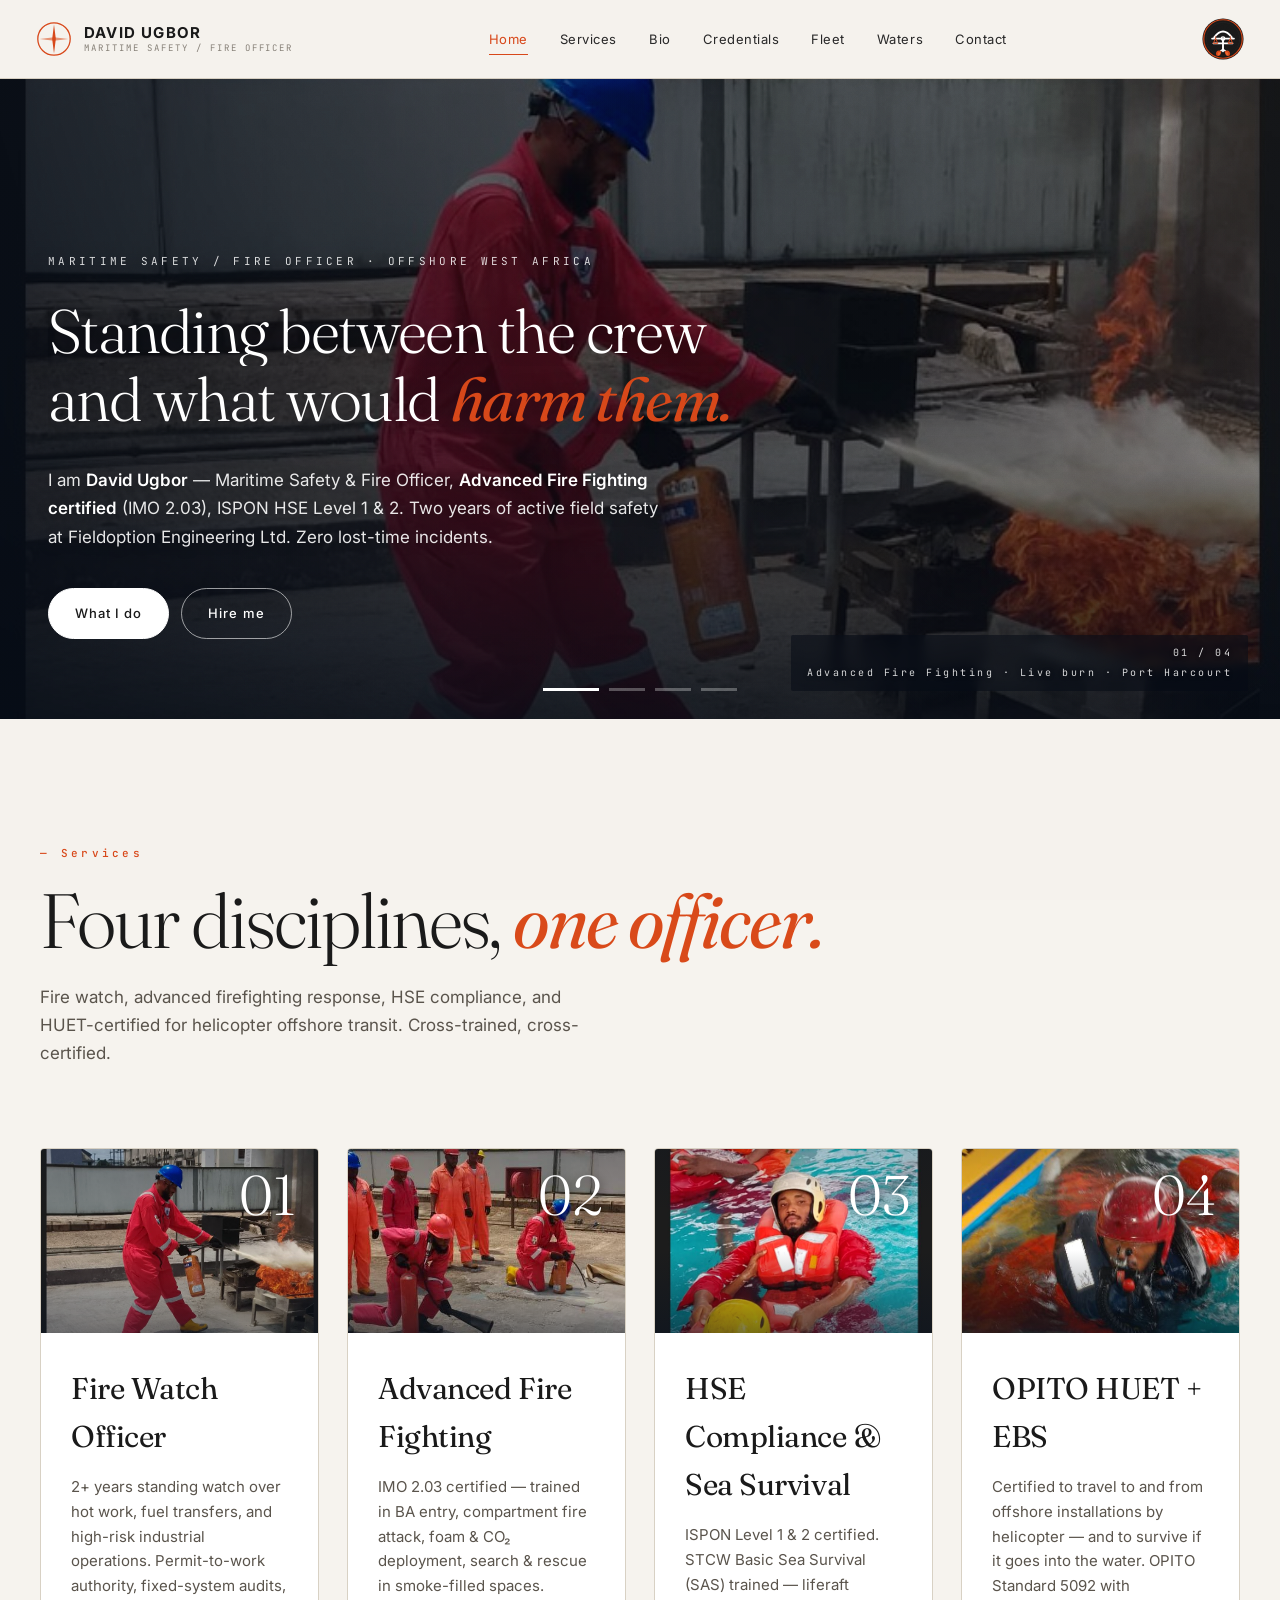
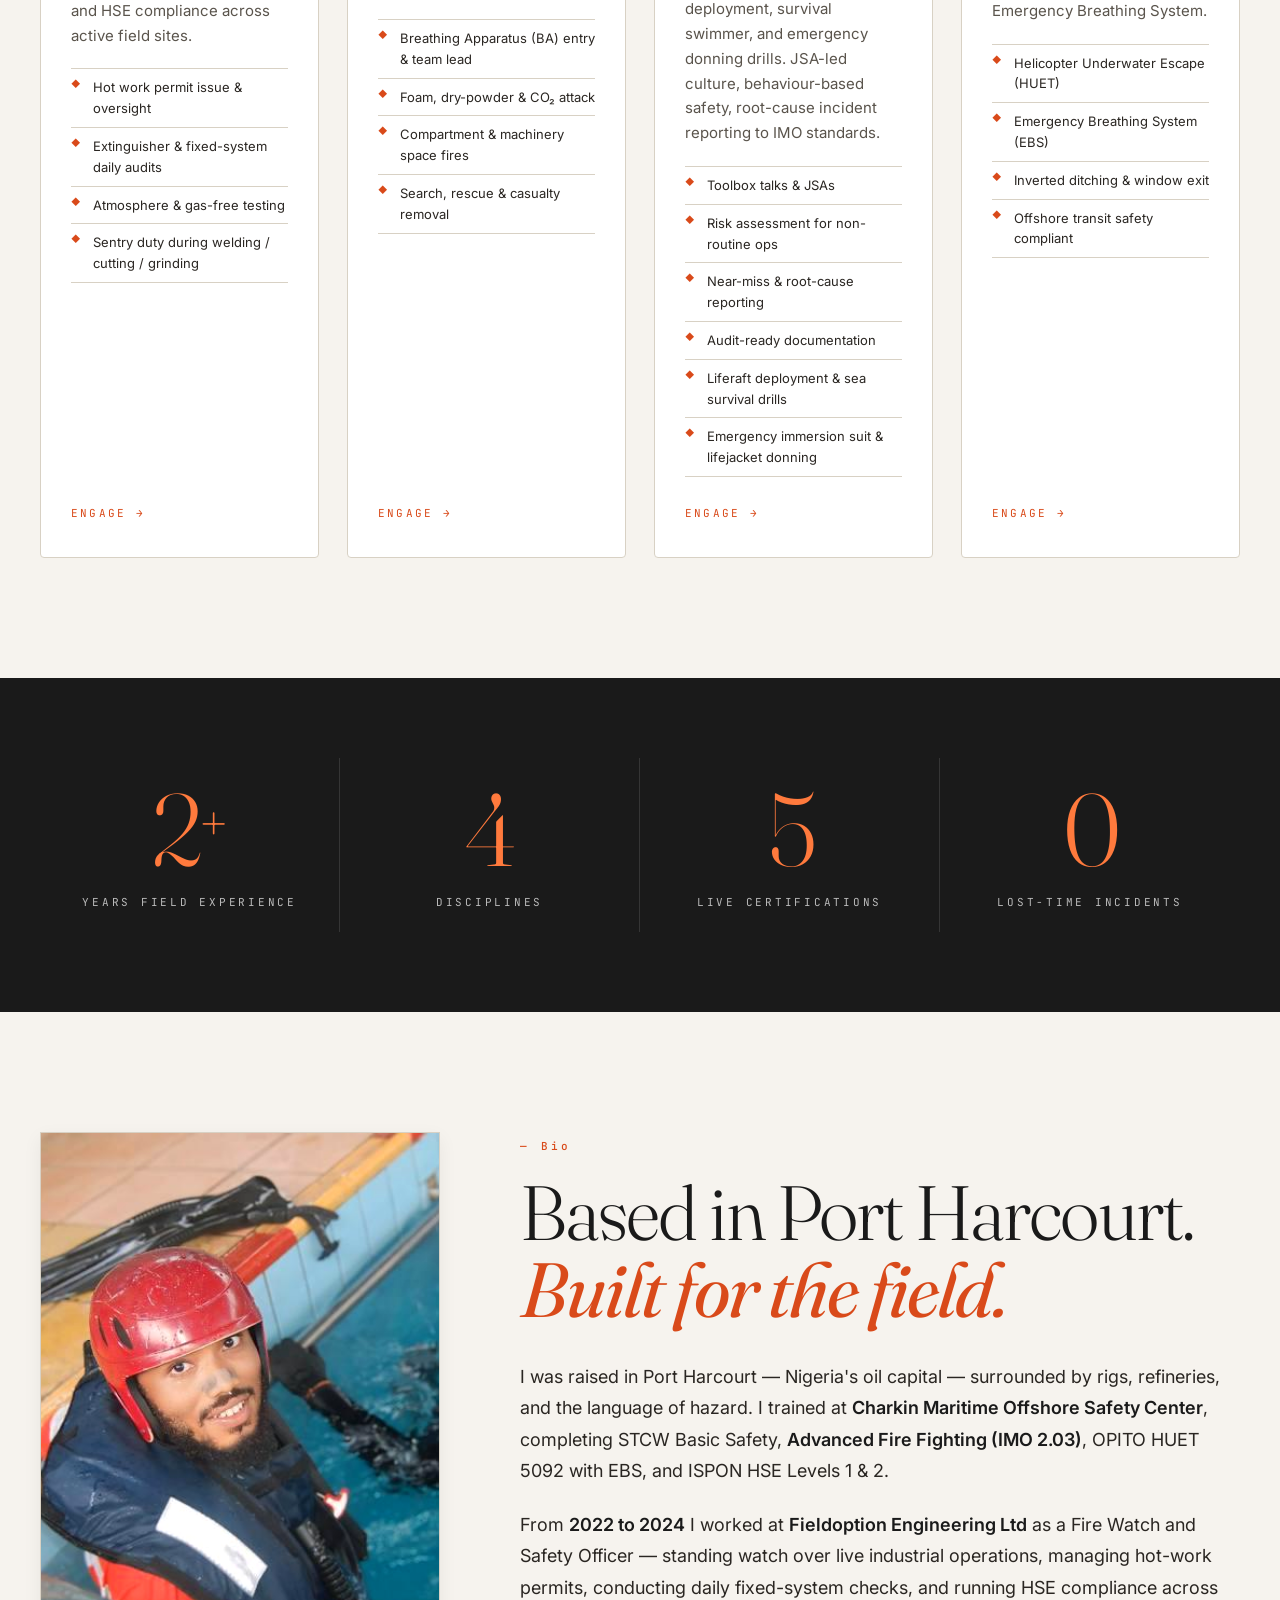
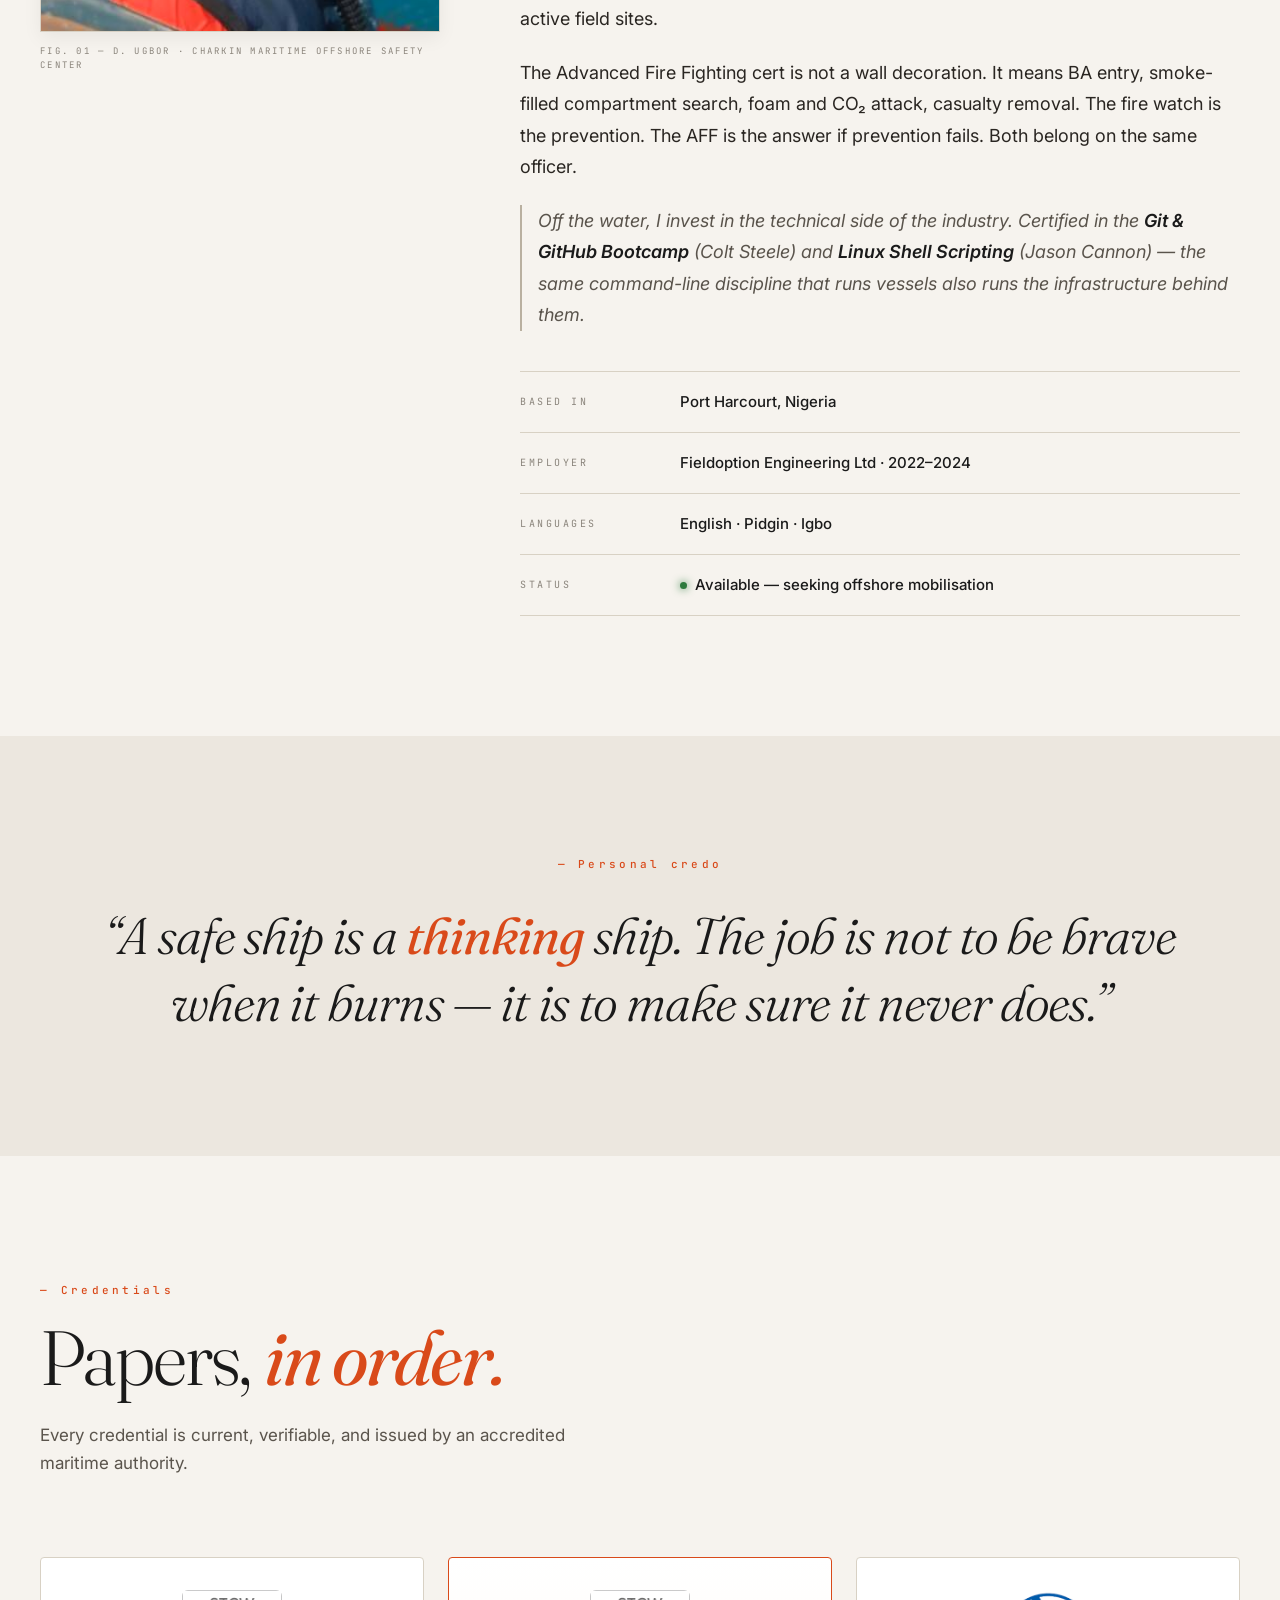
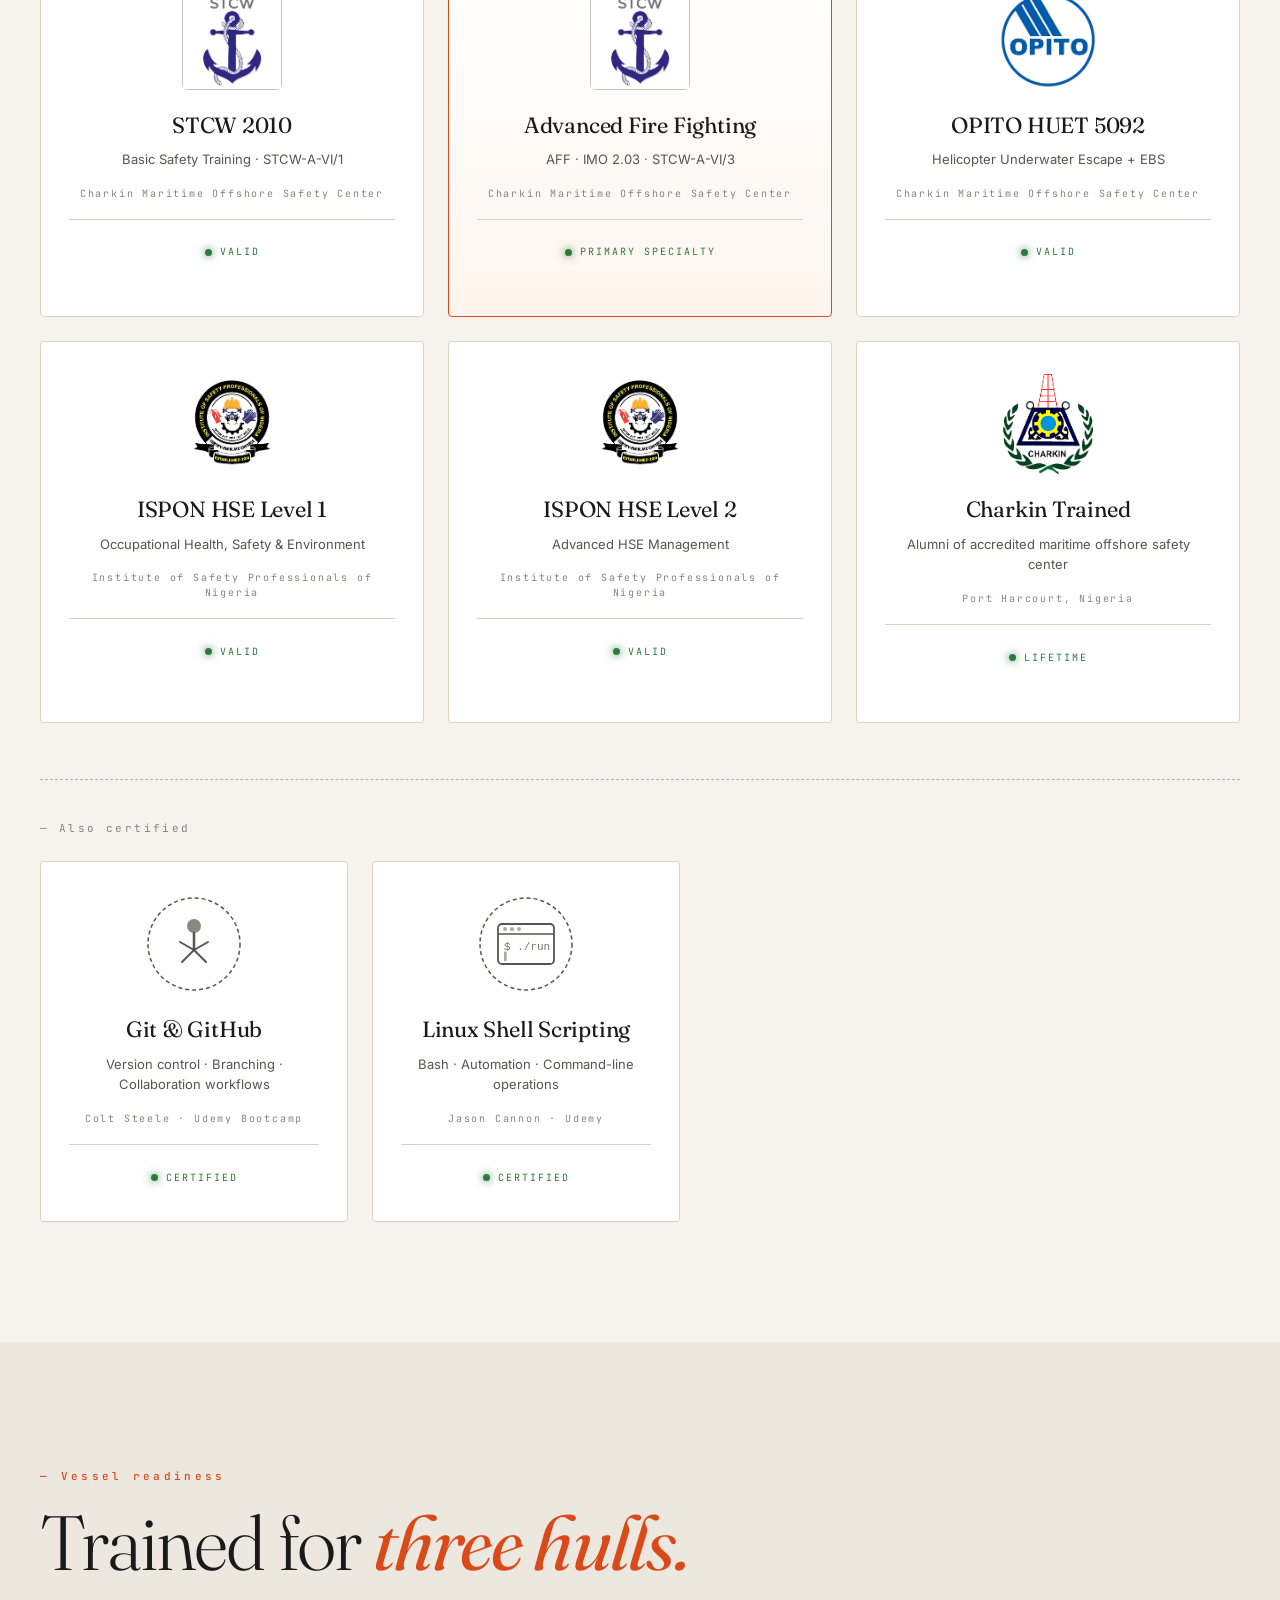
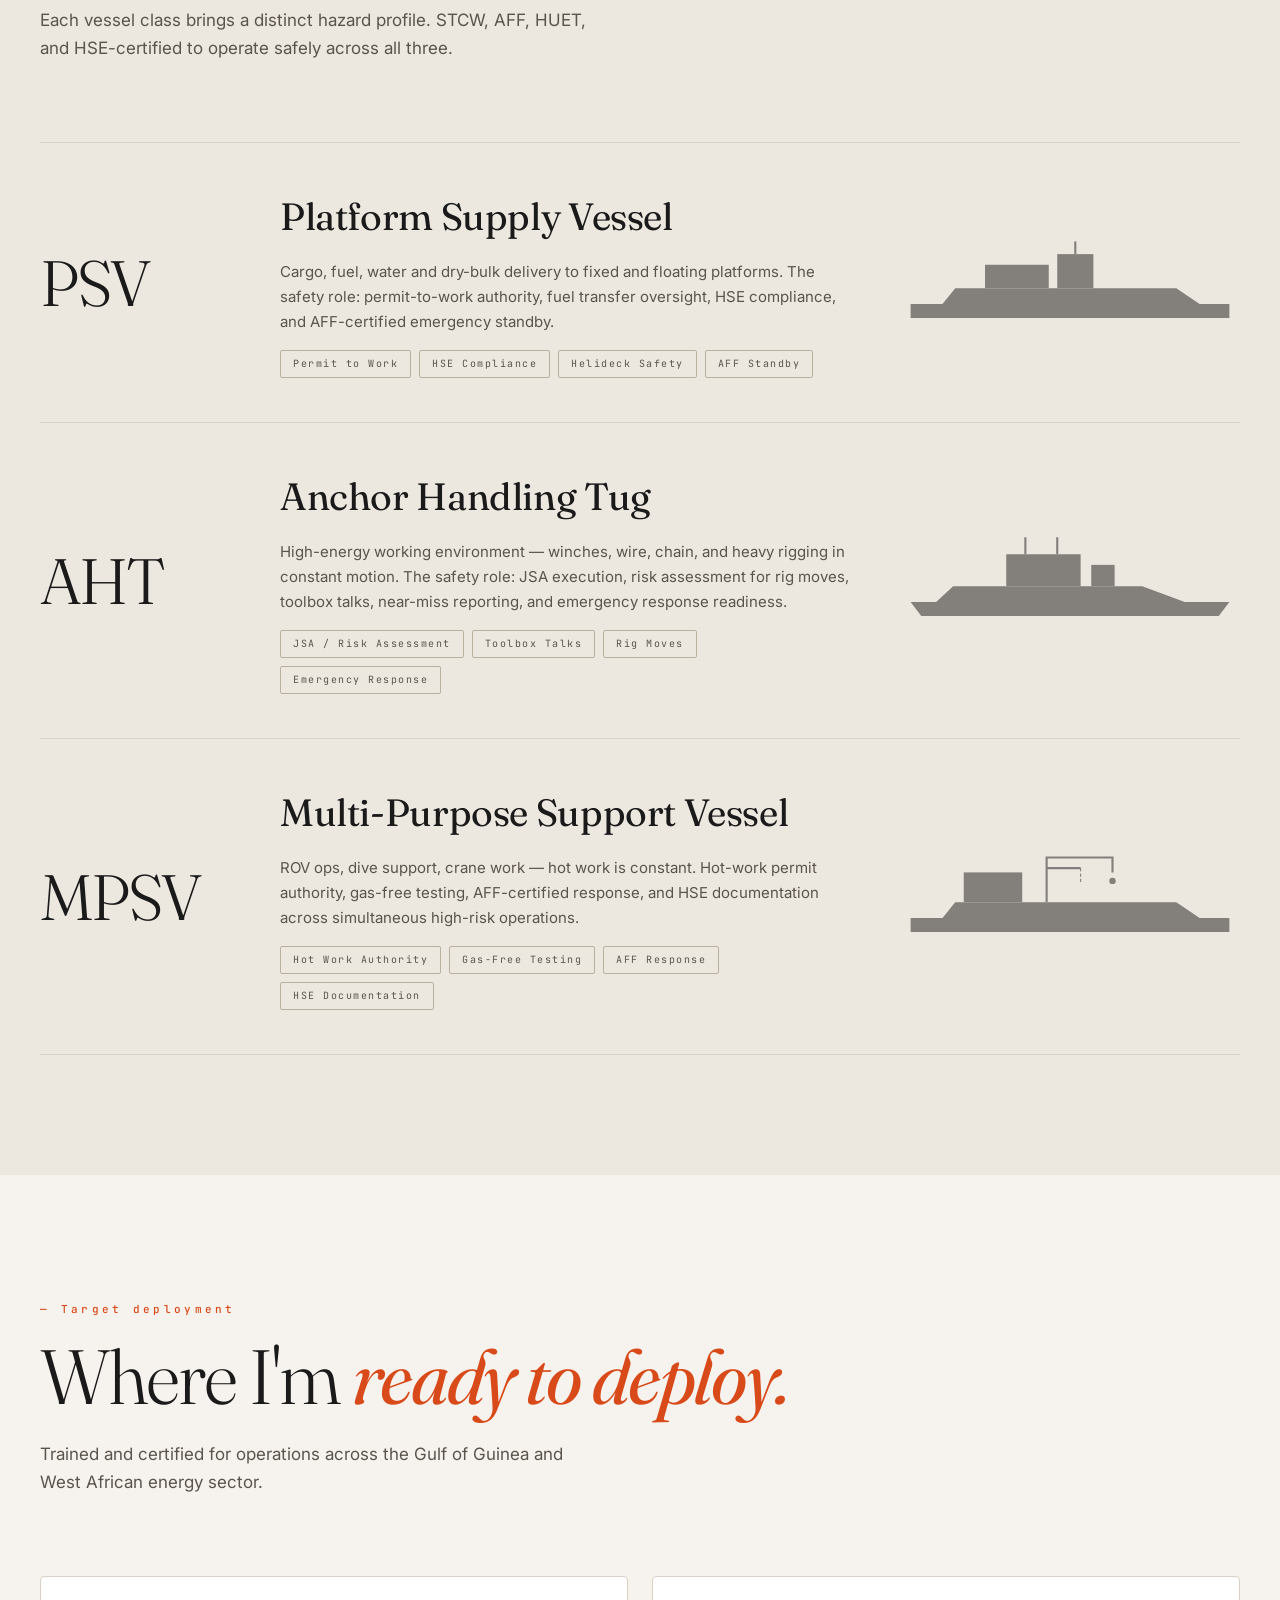
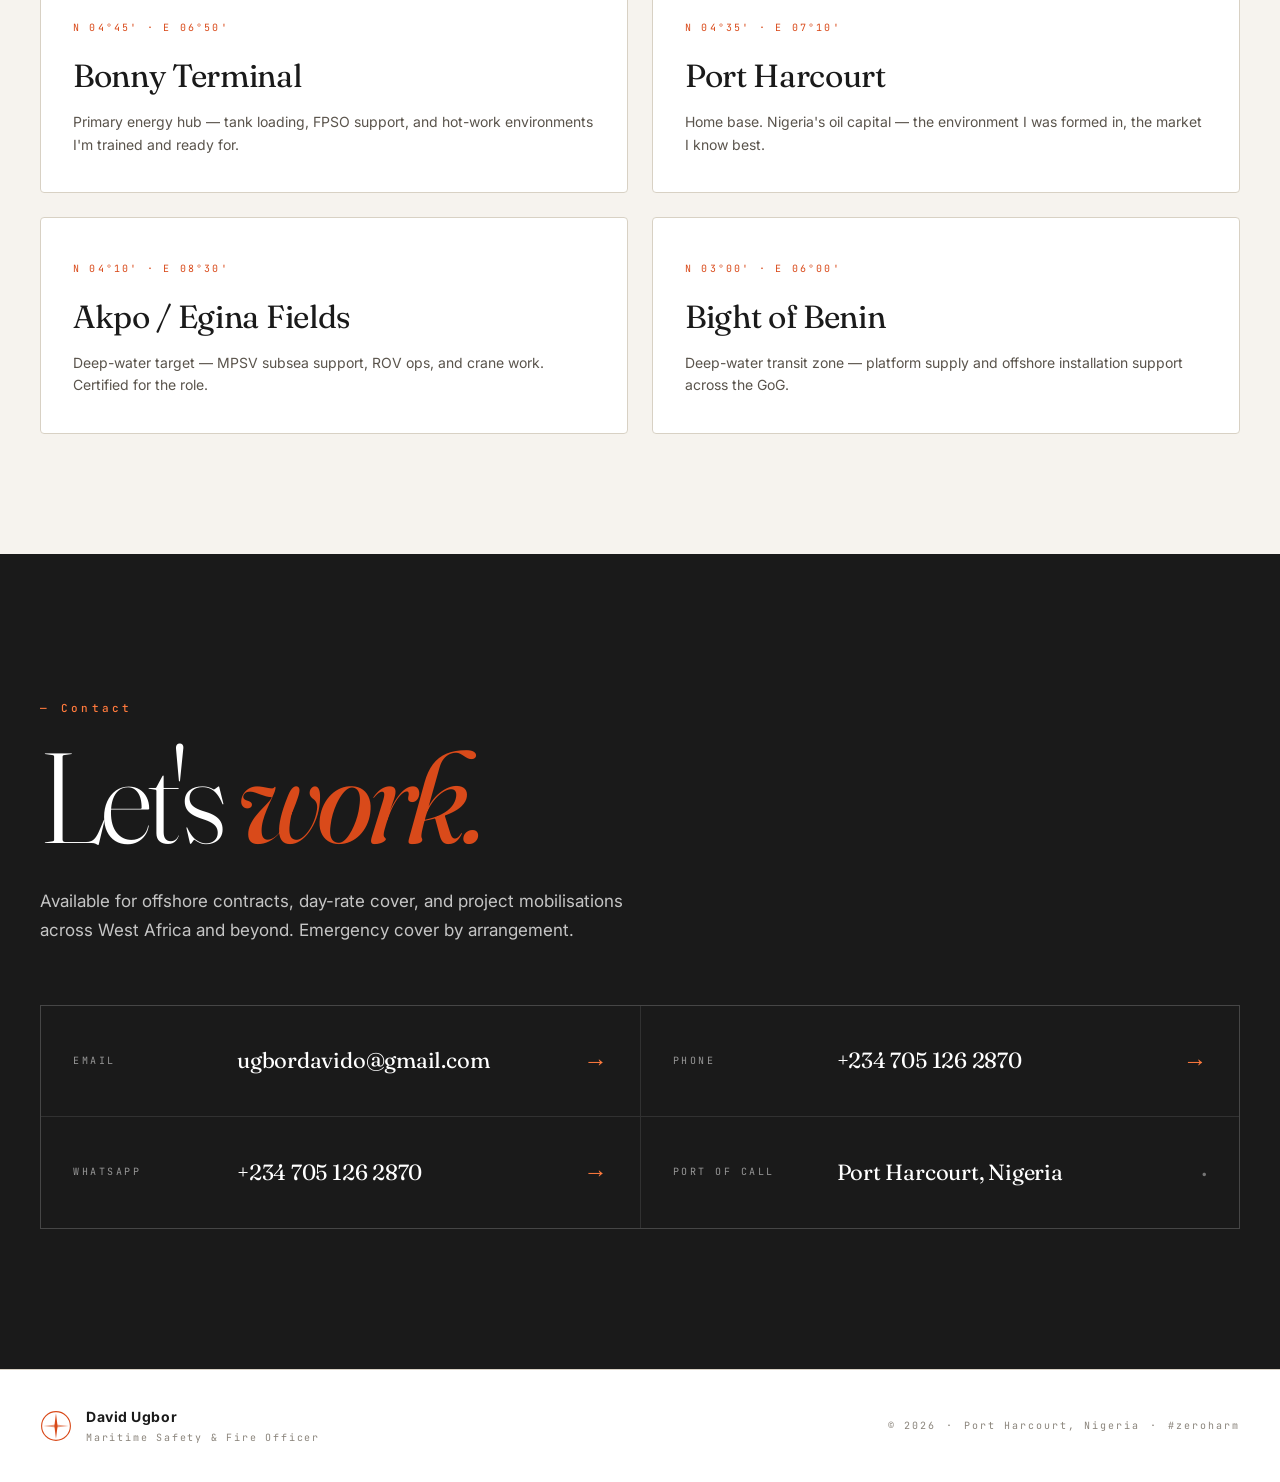
==== commit 55e60a70: "Correct misleading experience claims across site - Fire Watch card: remove vessel deck / helideck / " ====
--- a/index.html
+++ b/index.html
@@ -169,7 +169,7 @@
       </div>
       <div class="pillar-body">
         <h3>Fire Watch Officer</h3>
-        <p class="pillar-summary">2+ years standing watch over hot work, fuel transfers, helideck approach windows, and high-risk subsea operations across PSV, AHT and MPSV decks.</p>
+        <p class="pillar-summary">2+ years standing watch over hot work, fuel transfers, and high-risk industrial operations. Permit-to-work authority, fixed-system audits, and HSE compliance across active field sites.</p>
         <ul class="pillar-bullets">
           <li>Hot work permit issue &amp; oversight</li>
           <li>Extinguisher &amp; fixed-system daily audits</li>
@@ -248,8 +248,8 @@
     <span class="stat-lab">Years field experience</span>
   </div>
   <div class="stat-card">
-    <span class="stat-num" data-count="3">0</span>
-    <span class="stat-lab">Vessel classes</span>
+    <span class="stat-num" data-count="4">0</span>
+    <span class="stat-lab">Disciplines</span>
   </div>
   <div class="stat-card">
     <span class="stat-num" data-count="5">0</span>
@@ -480,7 +480,7 @@
       <div class="vessel-code">PSV</div>
       <div class="vessel-body">
         <h3>Platform Supply Vessel</h3>
-        <p>Cargo, fuel, water and dry-bulk delivery to fixed and floating platforms. Safety officer on deck — permit-to-work authority, fuel transfer oversight, HSE compliance, and AFF-certified emergency standby on helideck approach windows.</p>
+        <p>Cargo, fuel, water and dry-bulk delivery to fixed and floating platforms. The safety role: permit-to-work authority, fuel transfer oversight, HSE compliance, and AFF-certified emergency standby.</p>
         <div class="vessel-tags">
           <span>Permit to Work</span><span>HSE Compliance</span><span>Helideck Safety</span><span>AFF Standby</span>
         </div>
@@ -497,7 +497,7 @@
       <div class="vessel-code">AHT</div>
       <div class="vessel-body">
         <h3>Anchor Handling Tug</h3>
-        <p>High-energy deck environment — winches, wire, chain, stern roller in constant motion. Safety officer role covers JSA execution, risk assessment for rig moves, toolbox talks, near-miss reporting, and emergency response readiness.</p>
+        <p>High-energy working environment — winches, wire, chain, and heavy rigging in constant motion. The safety role: JSA execution, risk assessment for rig moves, toolbox talks, near-miss reporting, and emergency response readiness.</p>
         <div class="vessel-tags">
           <span>JSA / Risk Assessment</span><span>Toolbox Talks</span><span>Rig Moves</span><span>Emergency Response</span>
         </div>
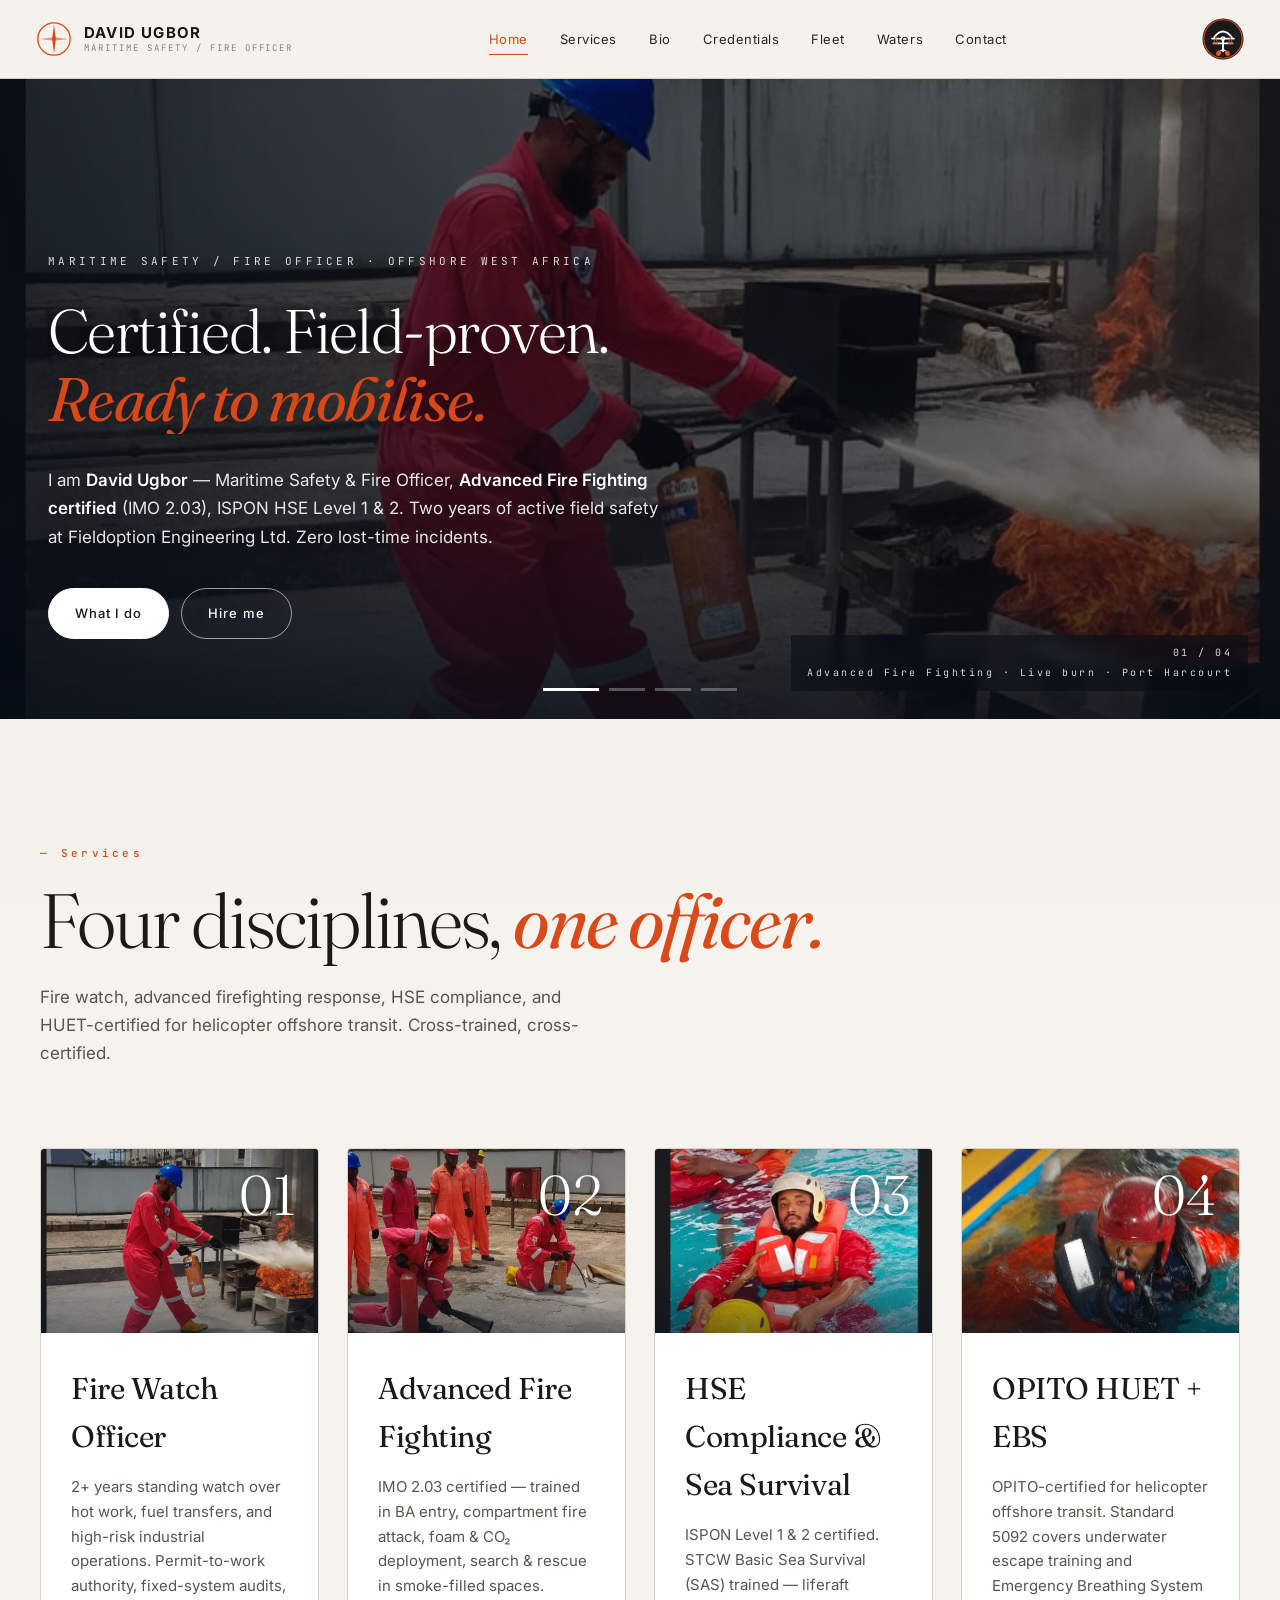
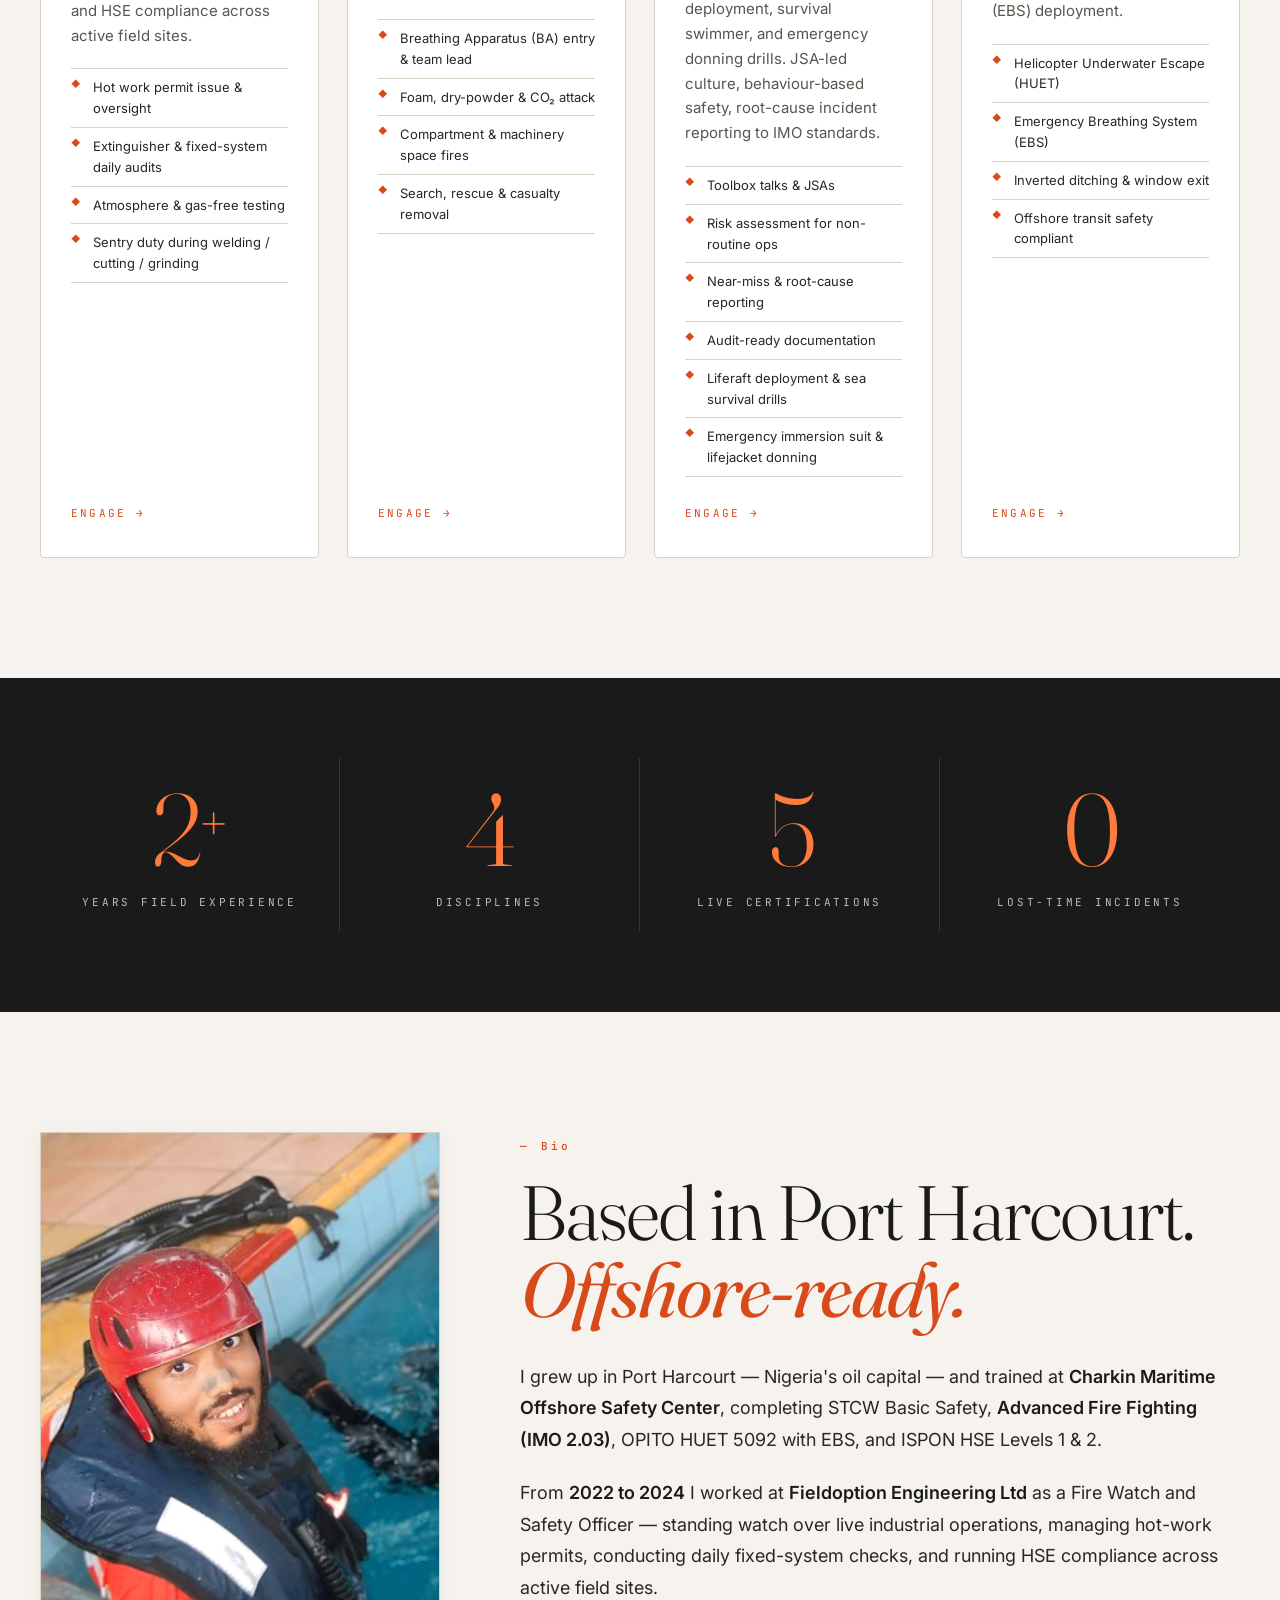
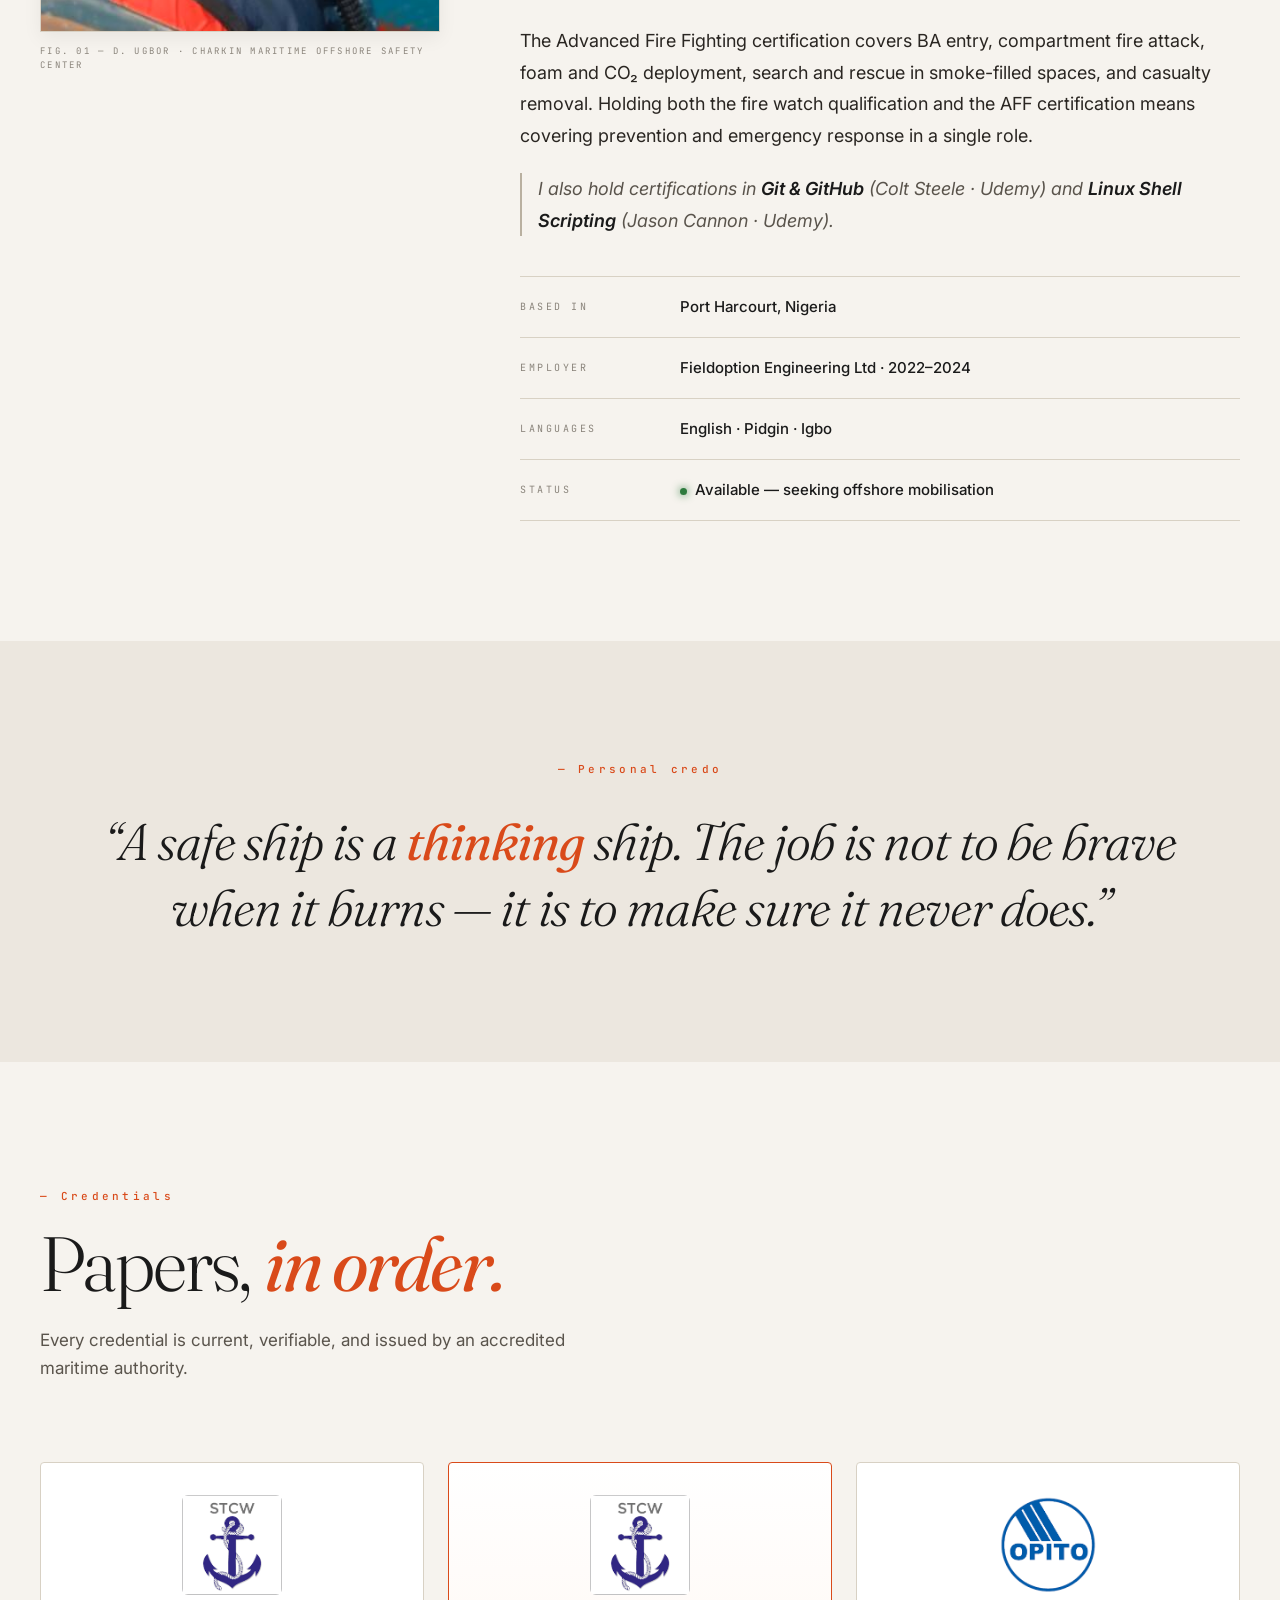
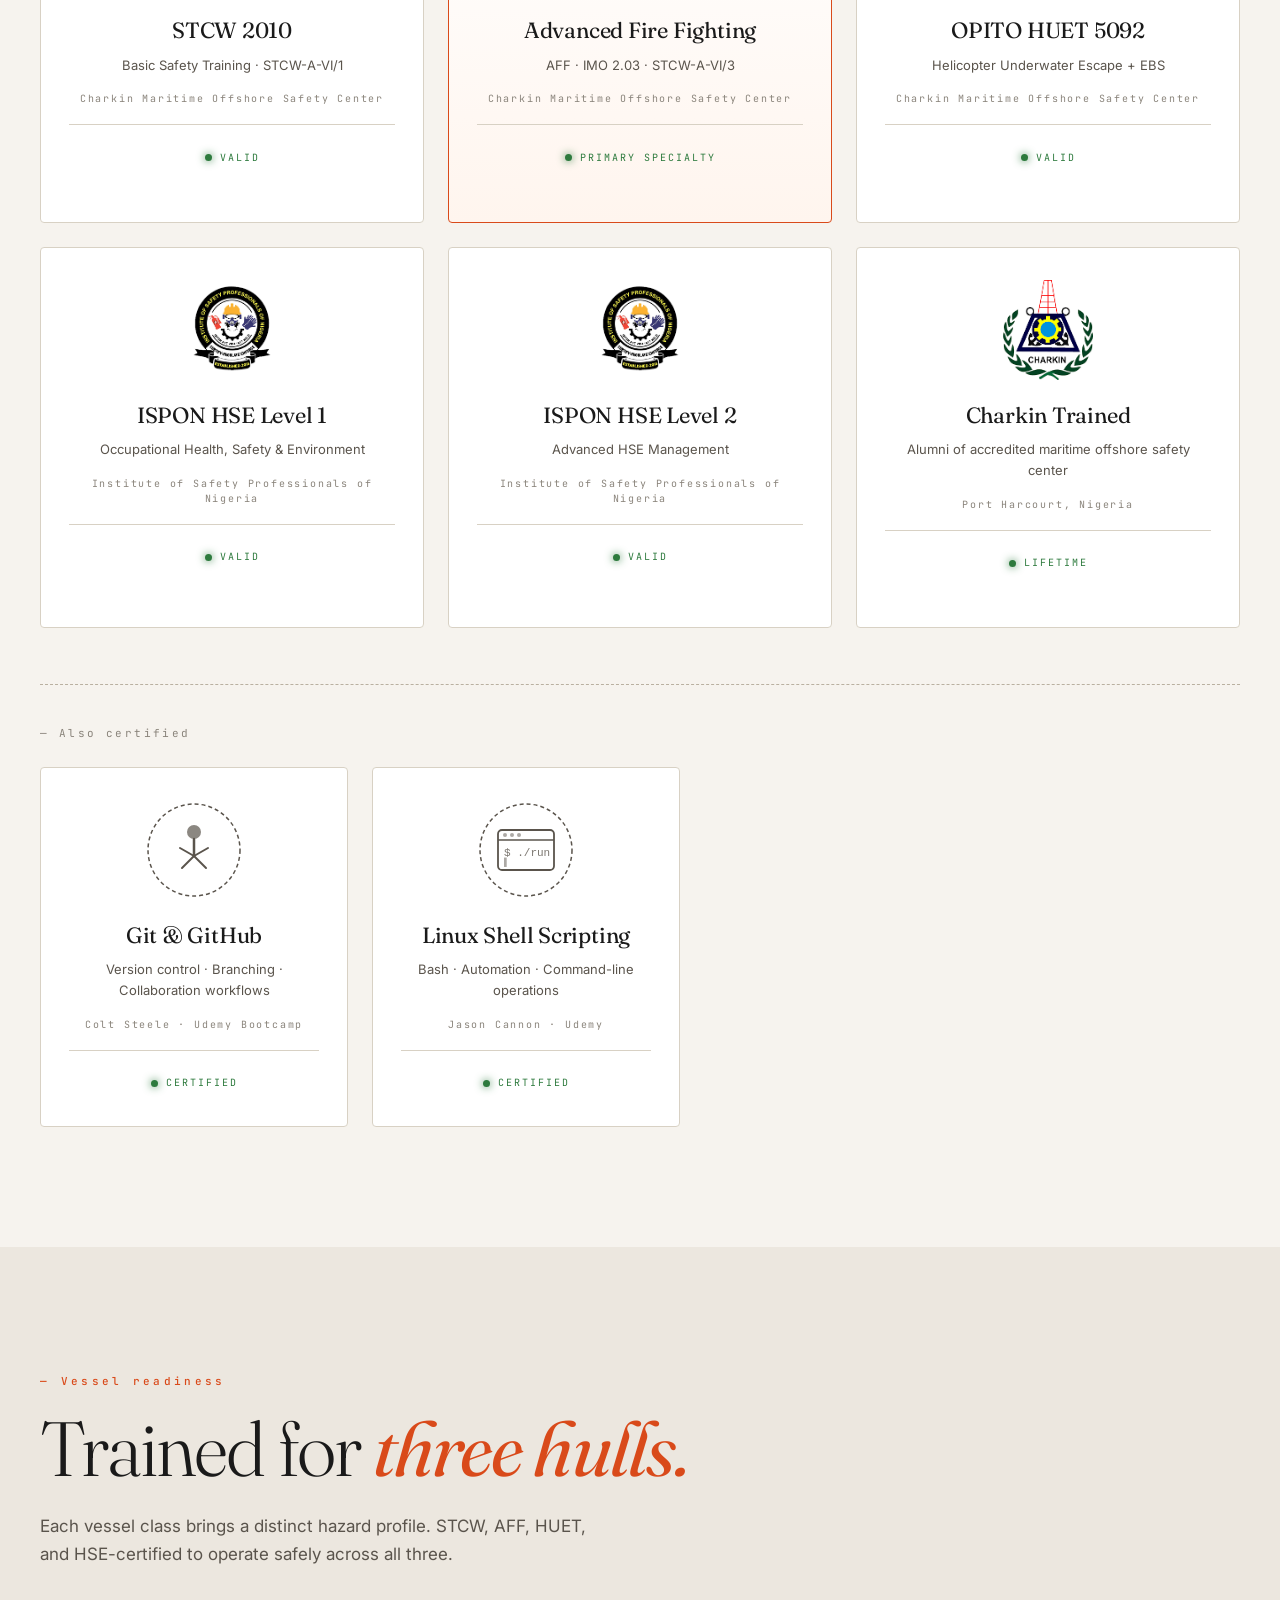
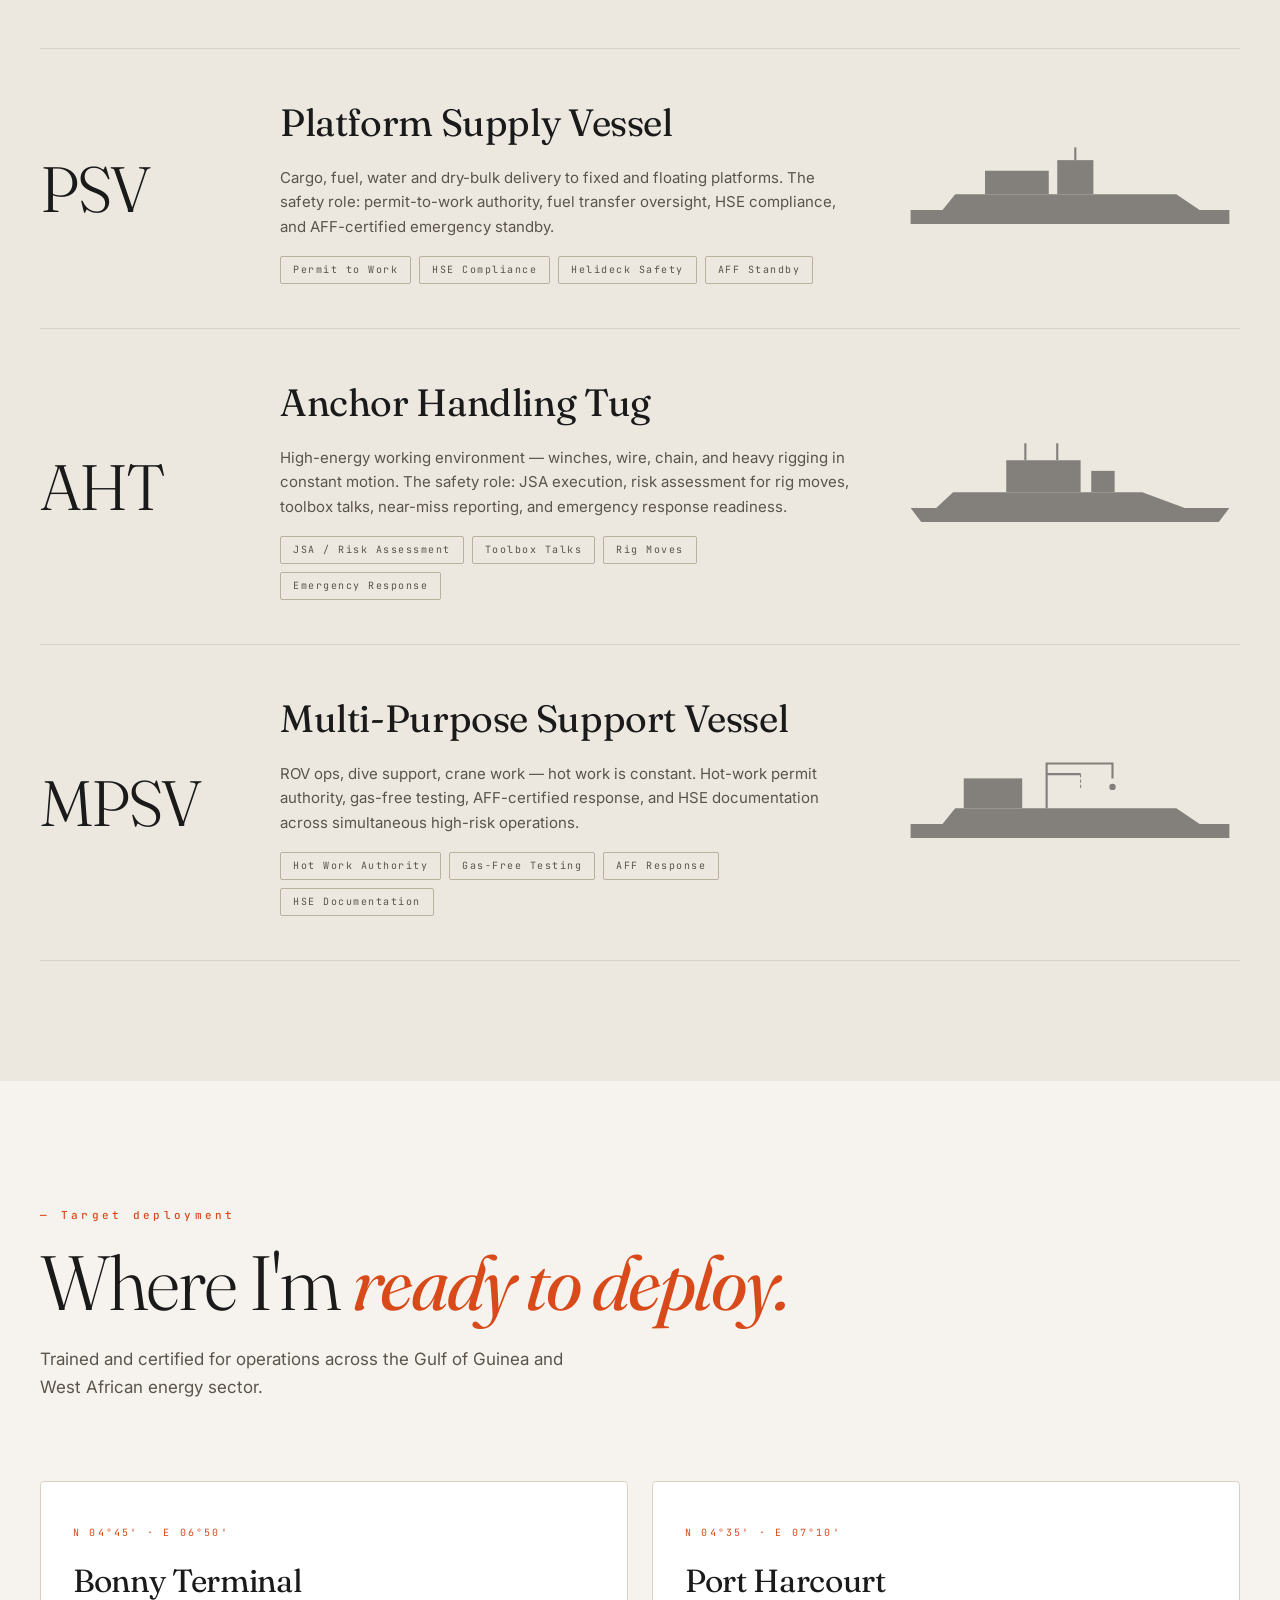
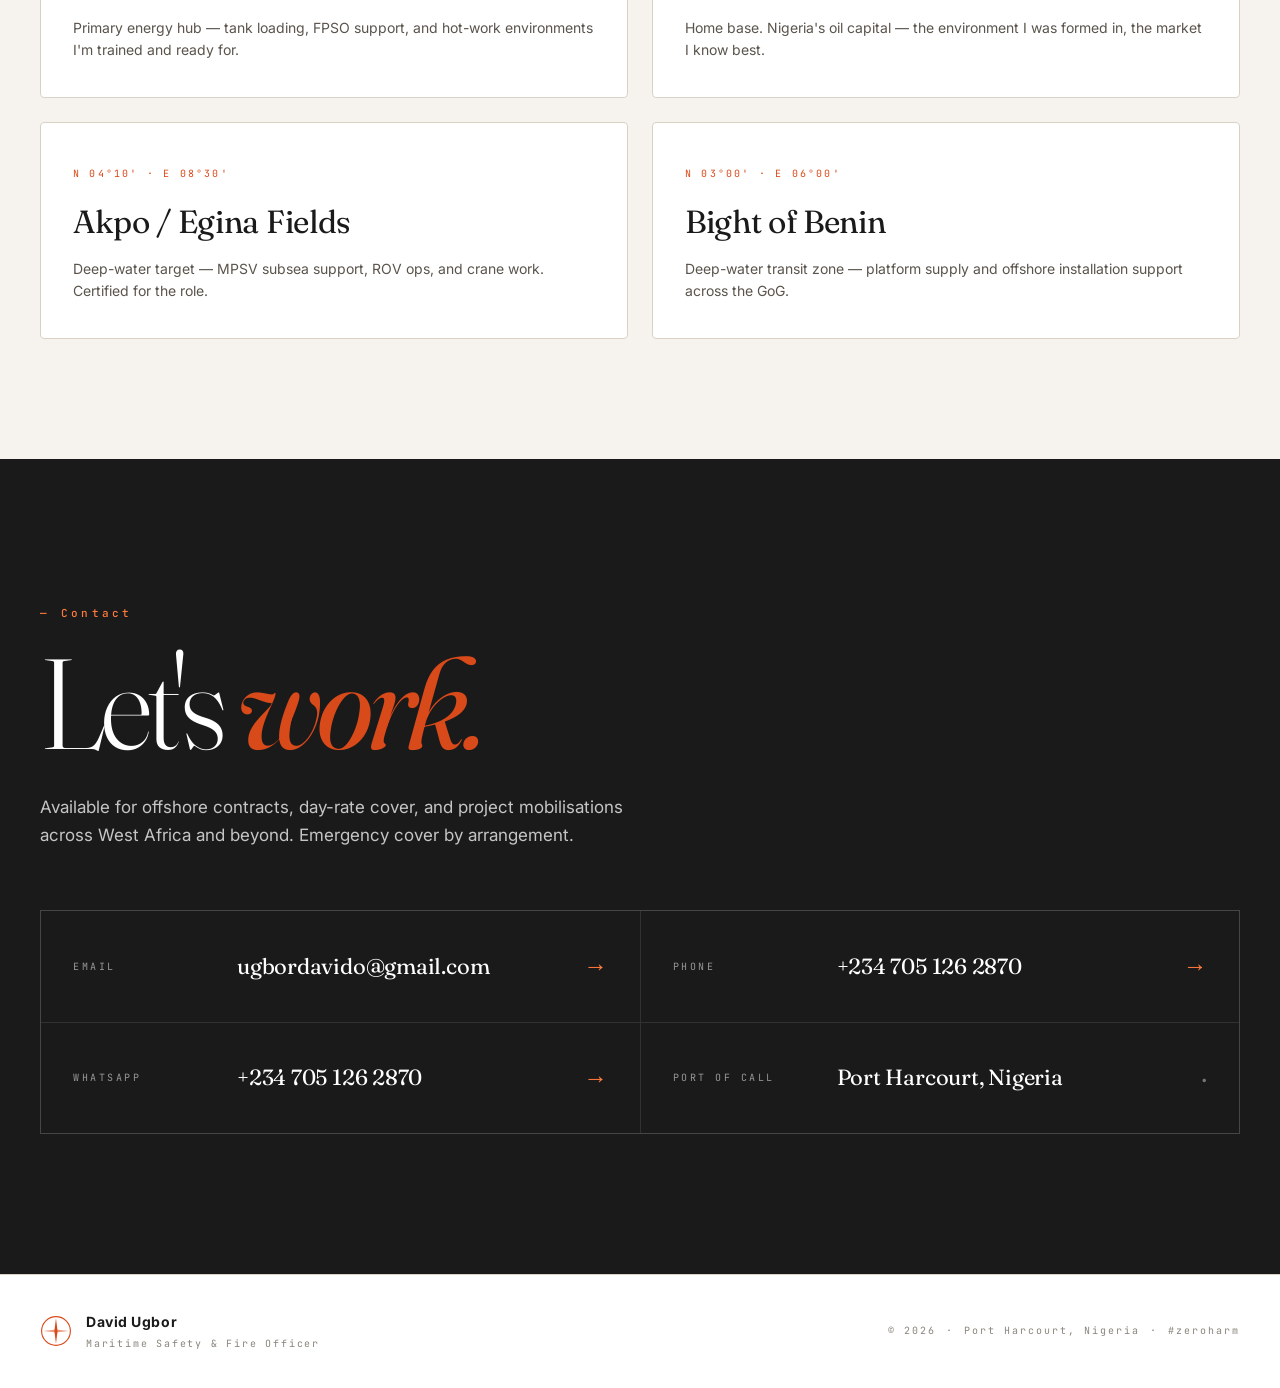
==== commit 4dfe62f6: "Remove dramatic language throughout — professional tone - Hero H1: replace cinematic headline with f" ====
--- a/index.html
+++ b/index.html
@@ -123,8 +123,8 @@
     <div class="hero-overlay">
       <p class="hero-eyebrow mono">MARITIME SAFETY / FIRE OFFICER · OFFSHORE WEST AFRICA</p>
       <h1 class="hero-h">
-        <span class="line"><span>Standing between the crew</span></span>
-        <span class="line"><span>and what would <em>harm them.</em></span></span>
+        <span class="line"><span>Certified. Field-proven.</span></span>
+        <span class="line"><span><em>Ready to mobilise.</em></span></span>
       </h1>
       <p class="hero-sub">
         I am <strong>David Ugbor</strong> — Maritime Safety &amp; Fire Officer,
@@ -225,7 +225,7 @@
       </div>
       <div class="pillar-body">
         <h3>OPITO HUET + EBS</h3>
-        <p class="pillar-summary">Certified to travel to and from offshore installations by helicopter — and to survive if it goes into the water. OPITO Standard 5092 with Emergency Breathing System.</p>
+        <p class="pillar-summary">OPITO-certified for helicopter offshore transit. Standard 5092 covers underwater escape training and Emergency Breathing System (EBS) deployment.</p>
         <ul class="pillar-bullets">
           <li>Helicopter Underwater Escape (HUET)</li>
           <li>Emergency Breathing System (EBS)</li>
@@ -276,11 +276,10 @@
     <div class="bio-text">
       <span class="section-tag mono">— Bio</span>
       <h2 class="section-h">
-        Based in Port Harcourt. <em>Built for the field.</em>
+        Based in Port Harcourt. <em>Offshore-ready.</em>
       </h2>
       <p class="bio-lead">
-        I was raised in Port Harcourt — Nigeria's oil capital — surrounded by
-        rigs, refineries, and the language of hazard. I trained at
+        I grew up in Port Harcourt — Nigeria's oil capital — and trained at
         <strong>Charkin Maritime Offshore Safety Center</strong>, completing
         STCW Basic Safety, <strong>Advanced Fire Fighting (IMO 2.03)</strong>,
         OPITO HUET 5092 with EBS, and ISPON HSE Levels 1 &amp; 2.
@@ -293,18 +292,16 @@
         HSE compliance across active field sites.
       </p>
       <p class="bio-lead">
-        The Advanced Fire Fighting cert is not a wall decoration. It means BA
-        entry, smoke-filled compartment search, foam and CO₂ attack, casualty
-        removal. The fire watch is the prevention. The AFF is the answer if
-        prevention fails. Both belong on the same officer.
+        The Advanced Fire Fighting certification covers BA entry, compartment
+        fire attack, foam and CO₂ deployment, search and rescue in smoke-filled
+        spaces, and casualty removal. Holding both the fire watch qualification
+        and the AFF certification means covering prevention and emergency
+        response in a single role.
       </p>
 
       <p class="bio-lead bio-devops">
-        Off the water, I invest in the technical side of the industry.
-        Certified in the <strong>Git &amp; GitHub Bootcamp</strong> (Colt Steele)
-        and <strong>Linux Shell Scripting</strong> (Jason Cannon) — the same
-        command-line discipline that runs vessels also runs the infrastructure
-        behind them.
+        I also hold certifications in <strong>Git &amp; GitHub</strong> (Colt Steele · Udemy)
+        and <strong>Linux Shell Scripting</strong> (Jason Cannon · Udemy).
       </p>
 
       <div class="bio-quick">
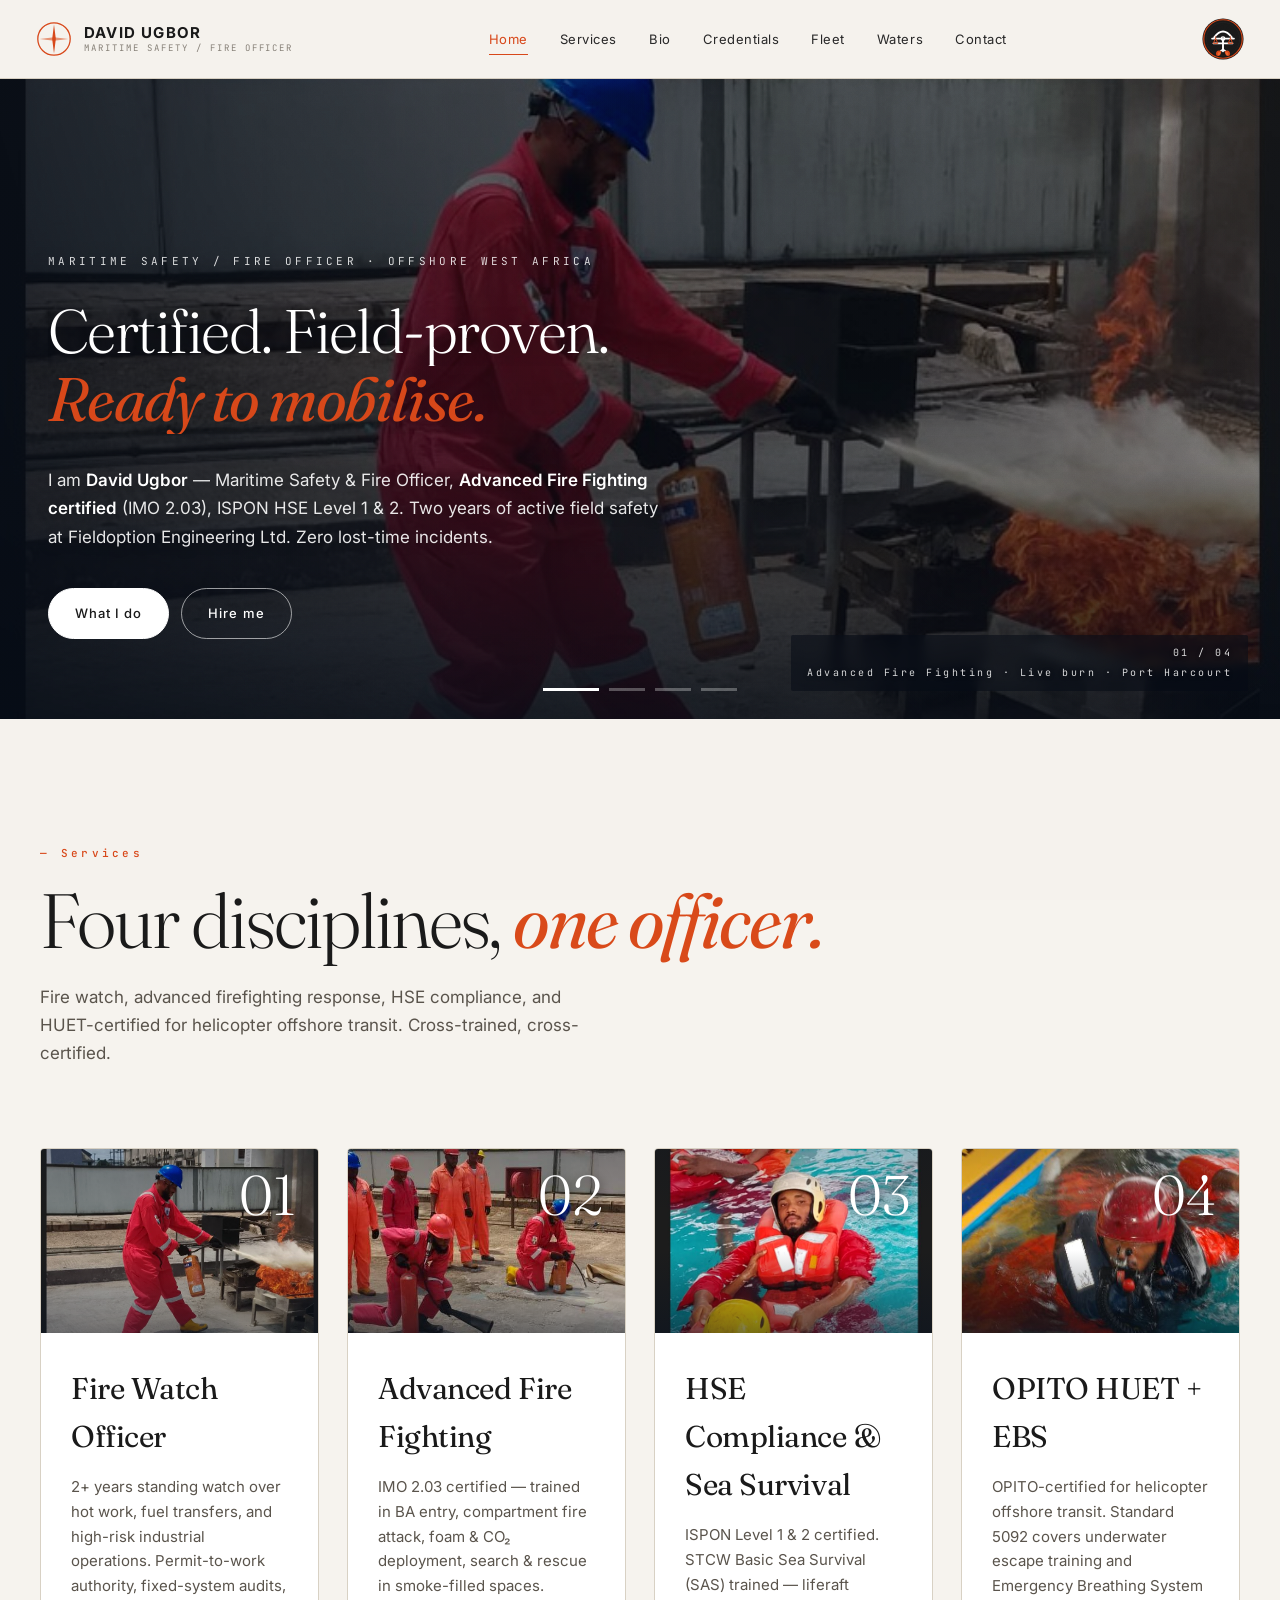
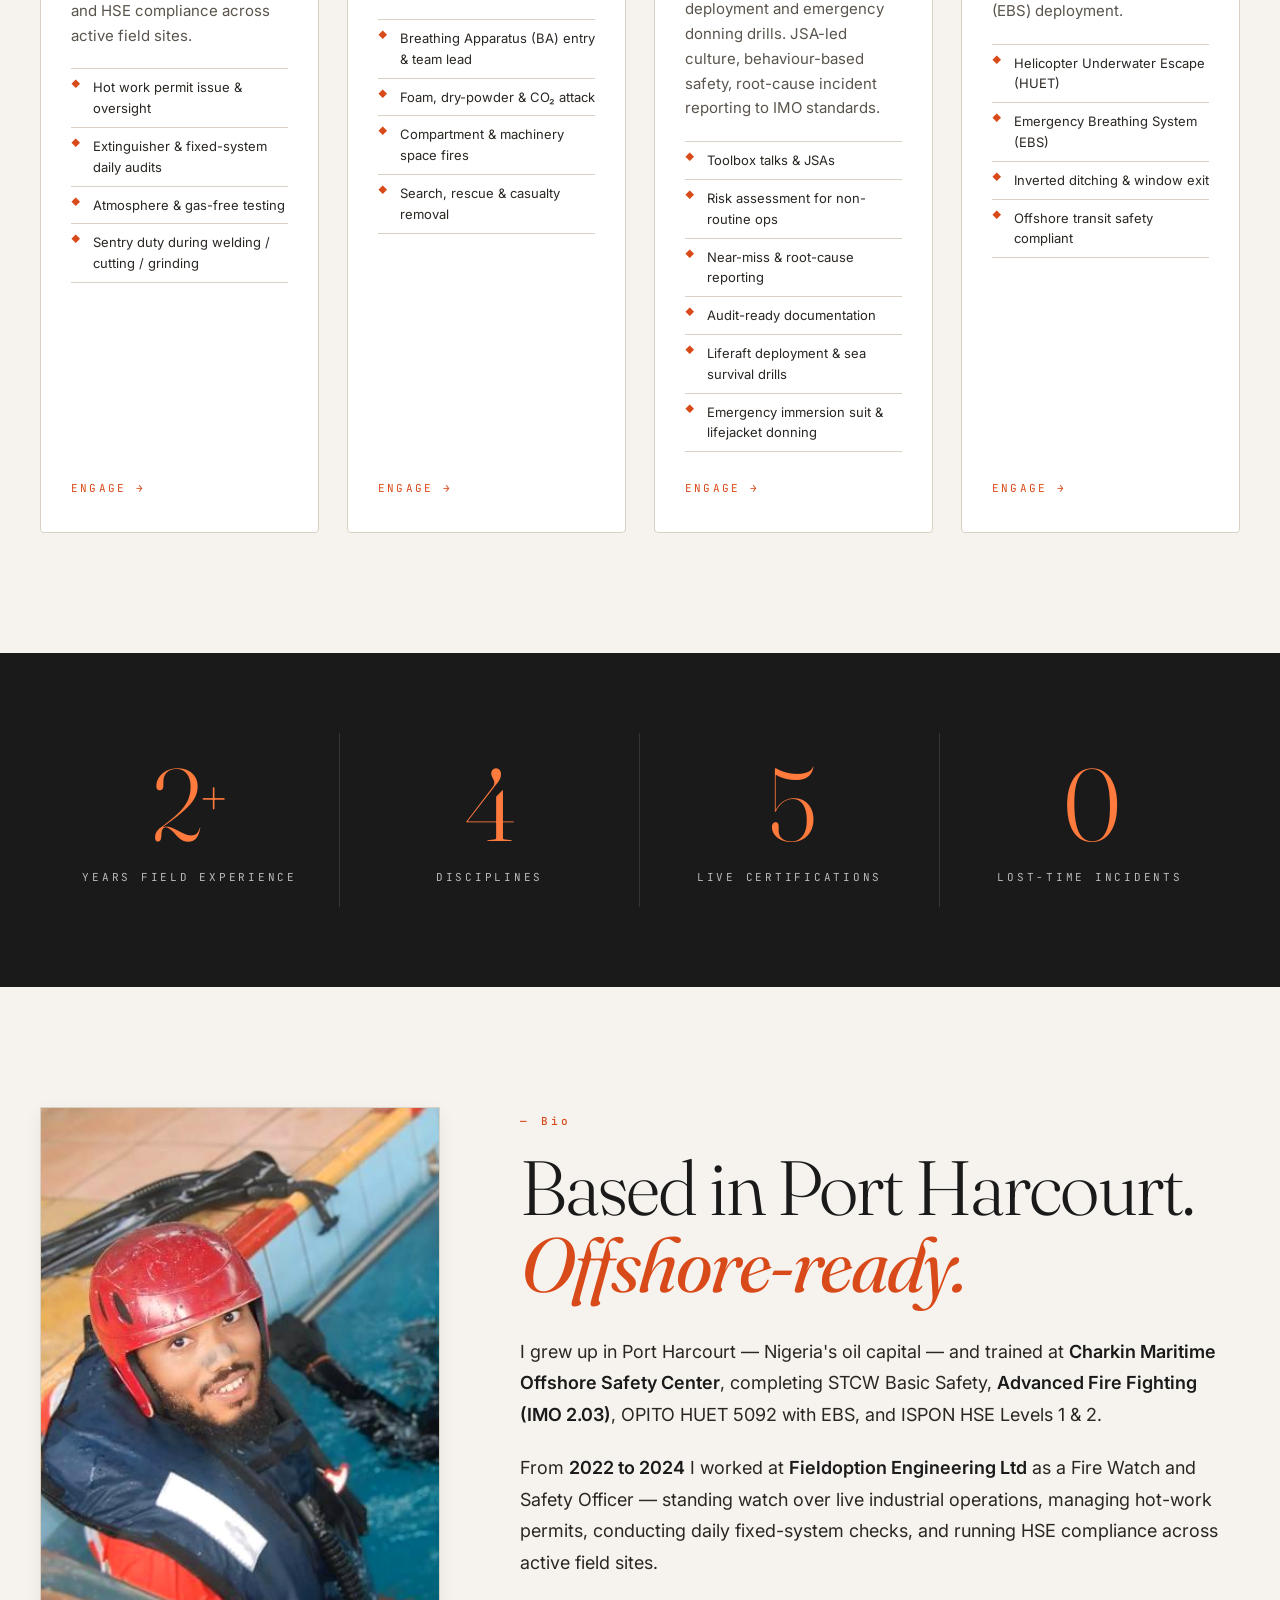
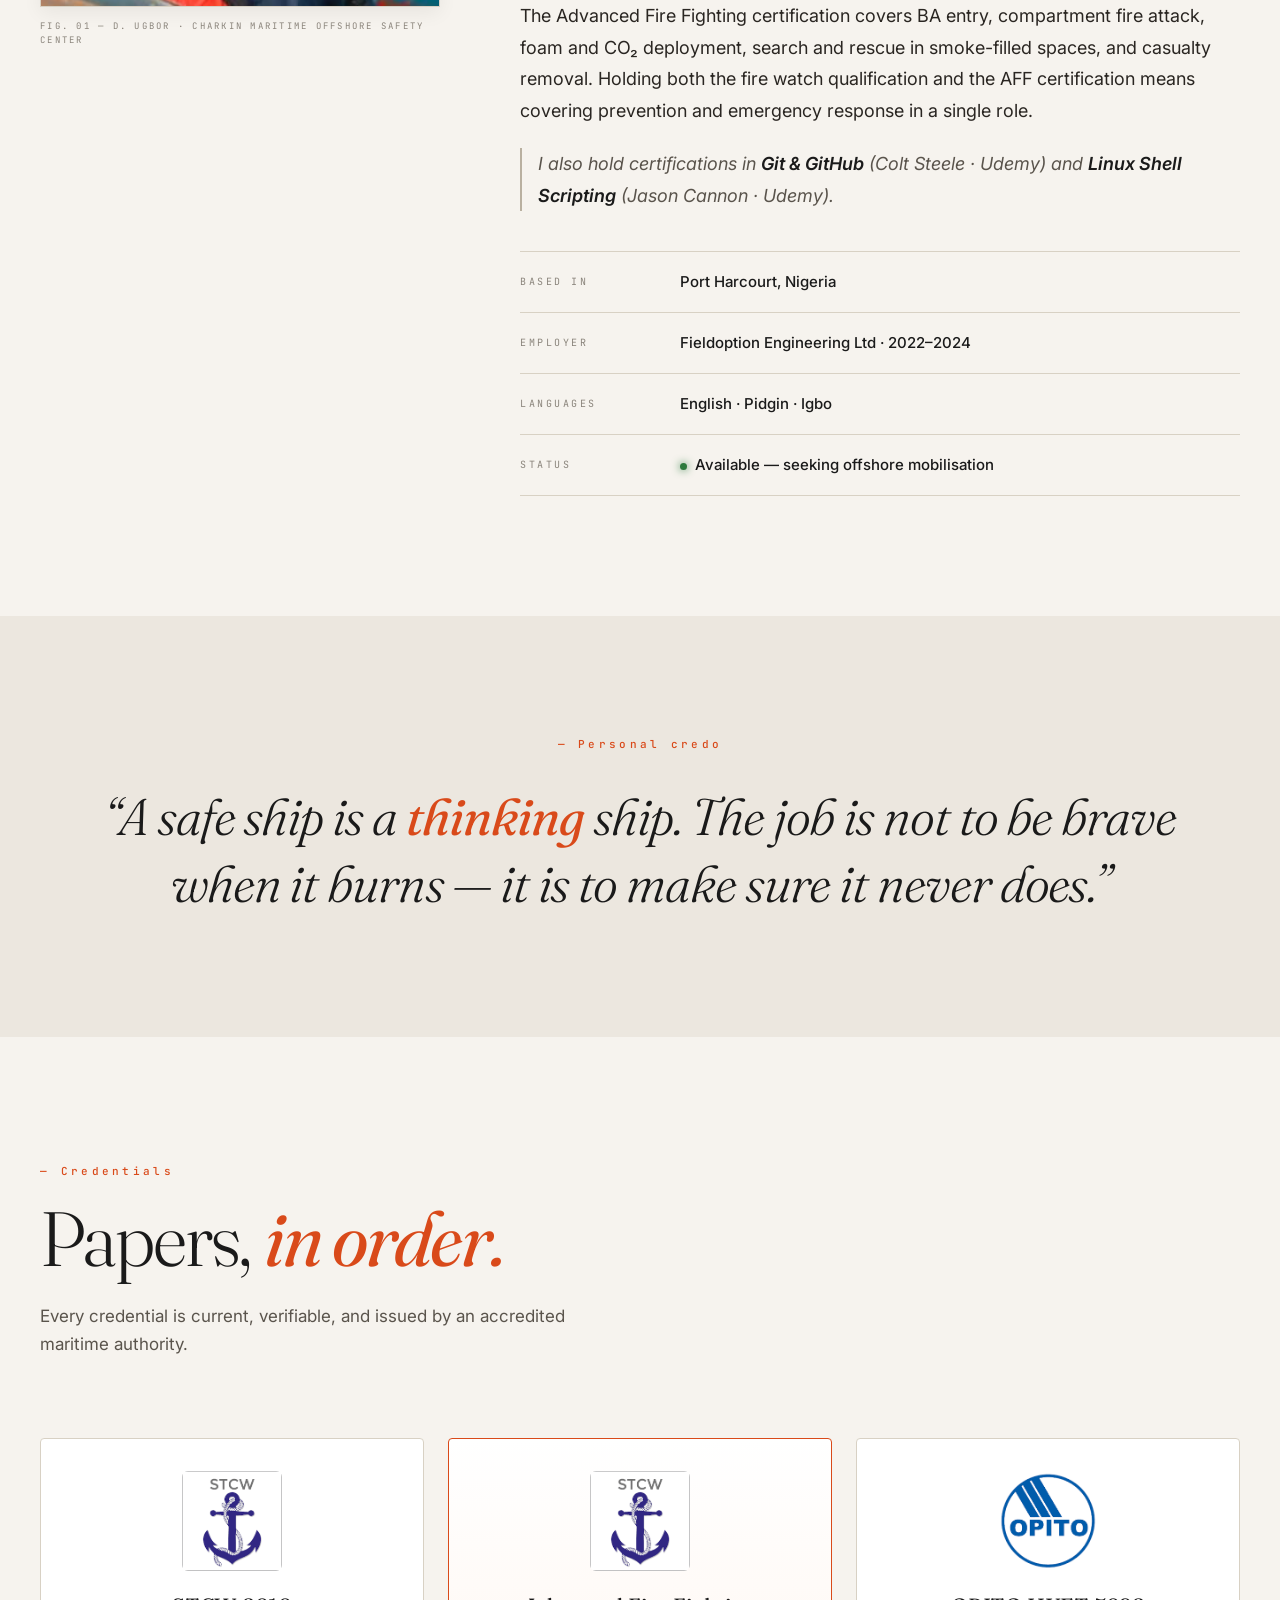
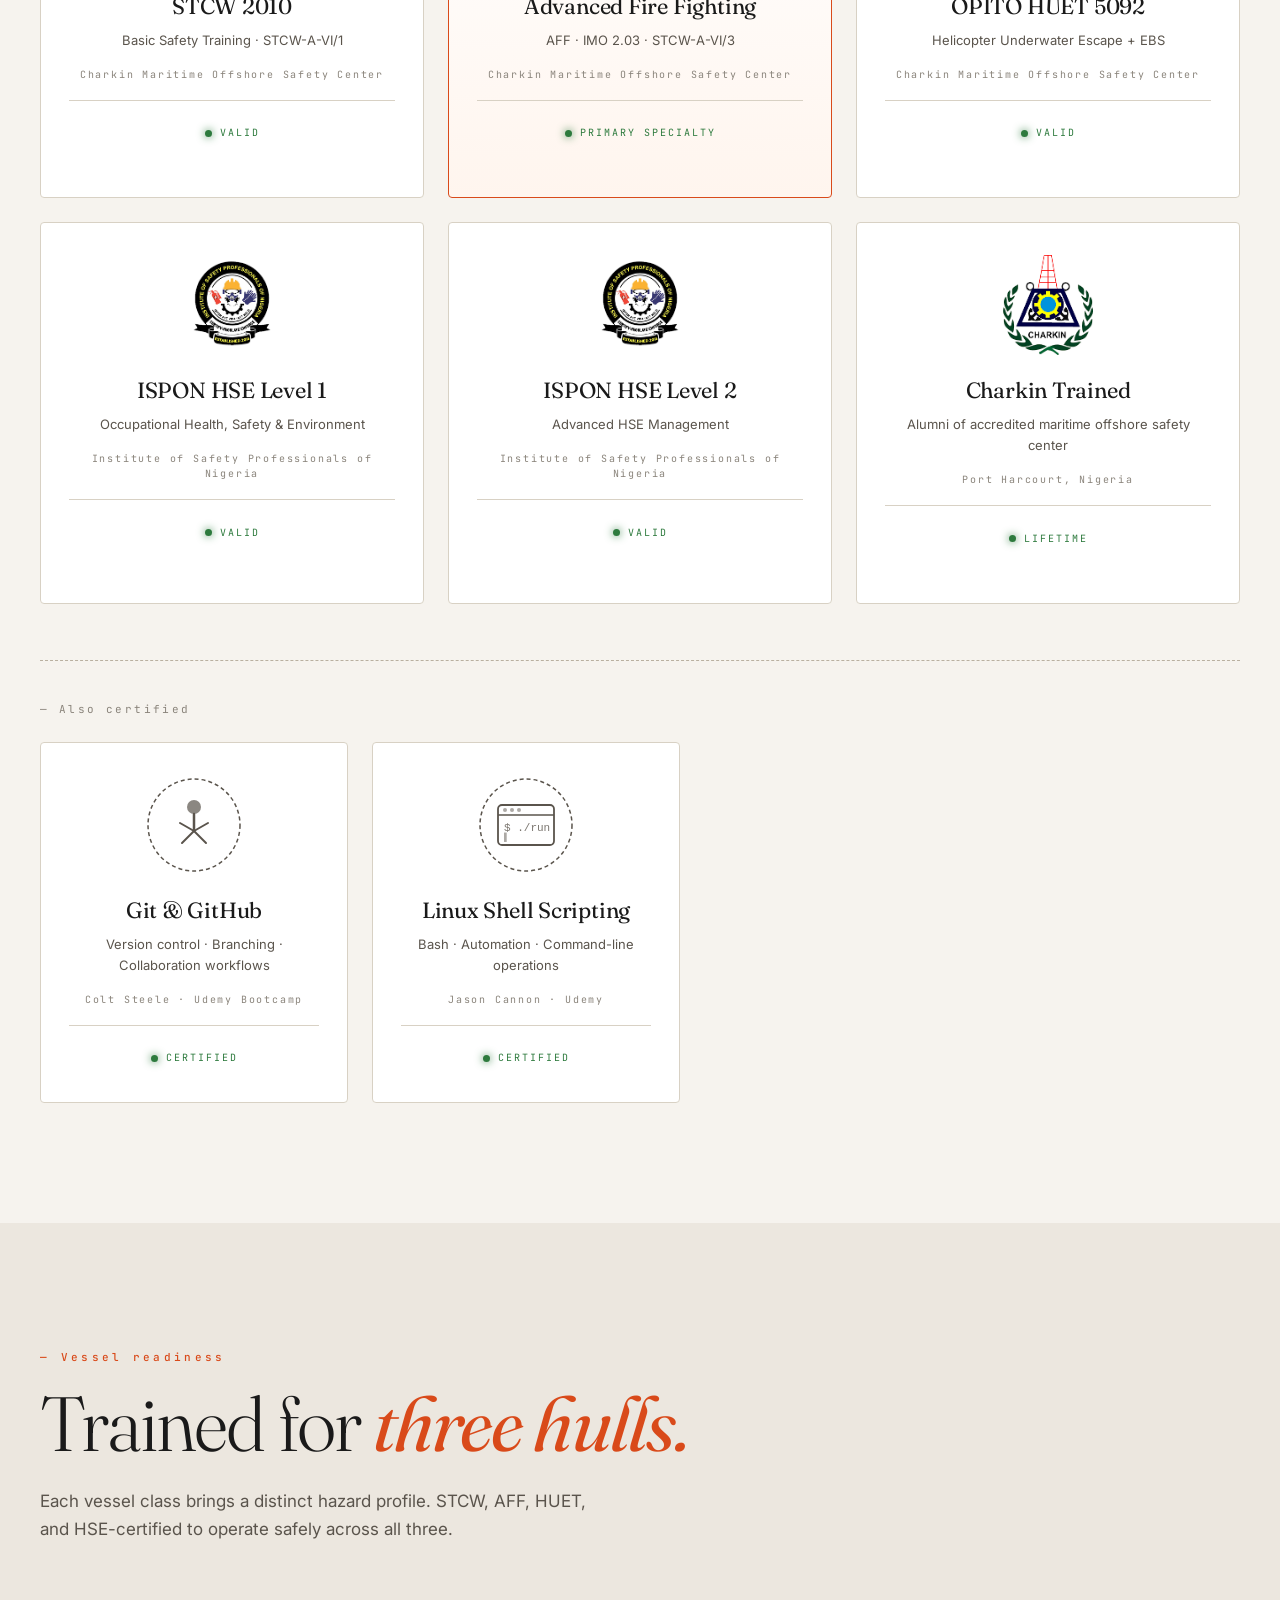
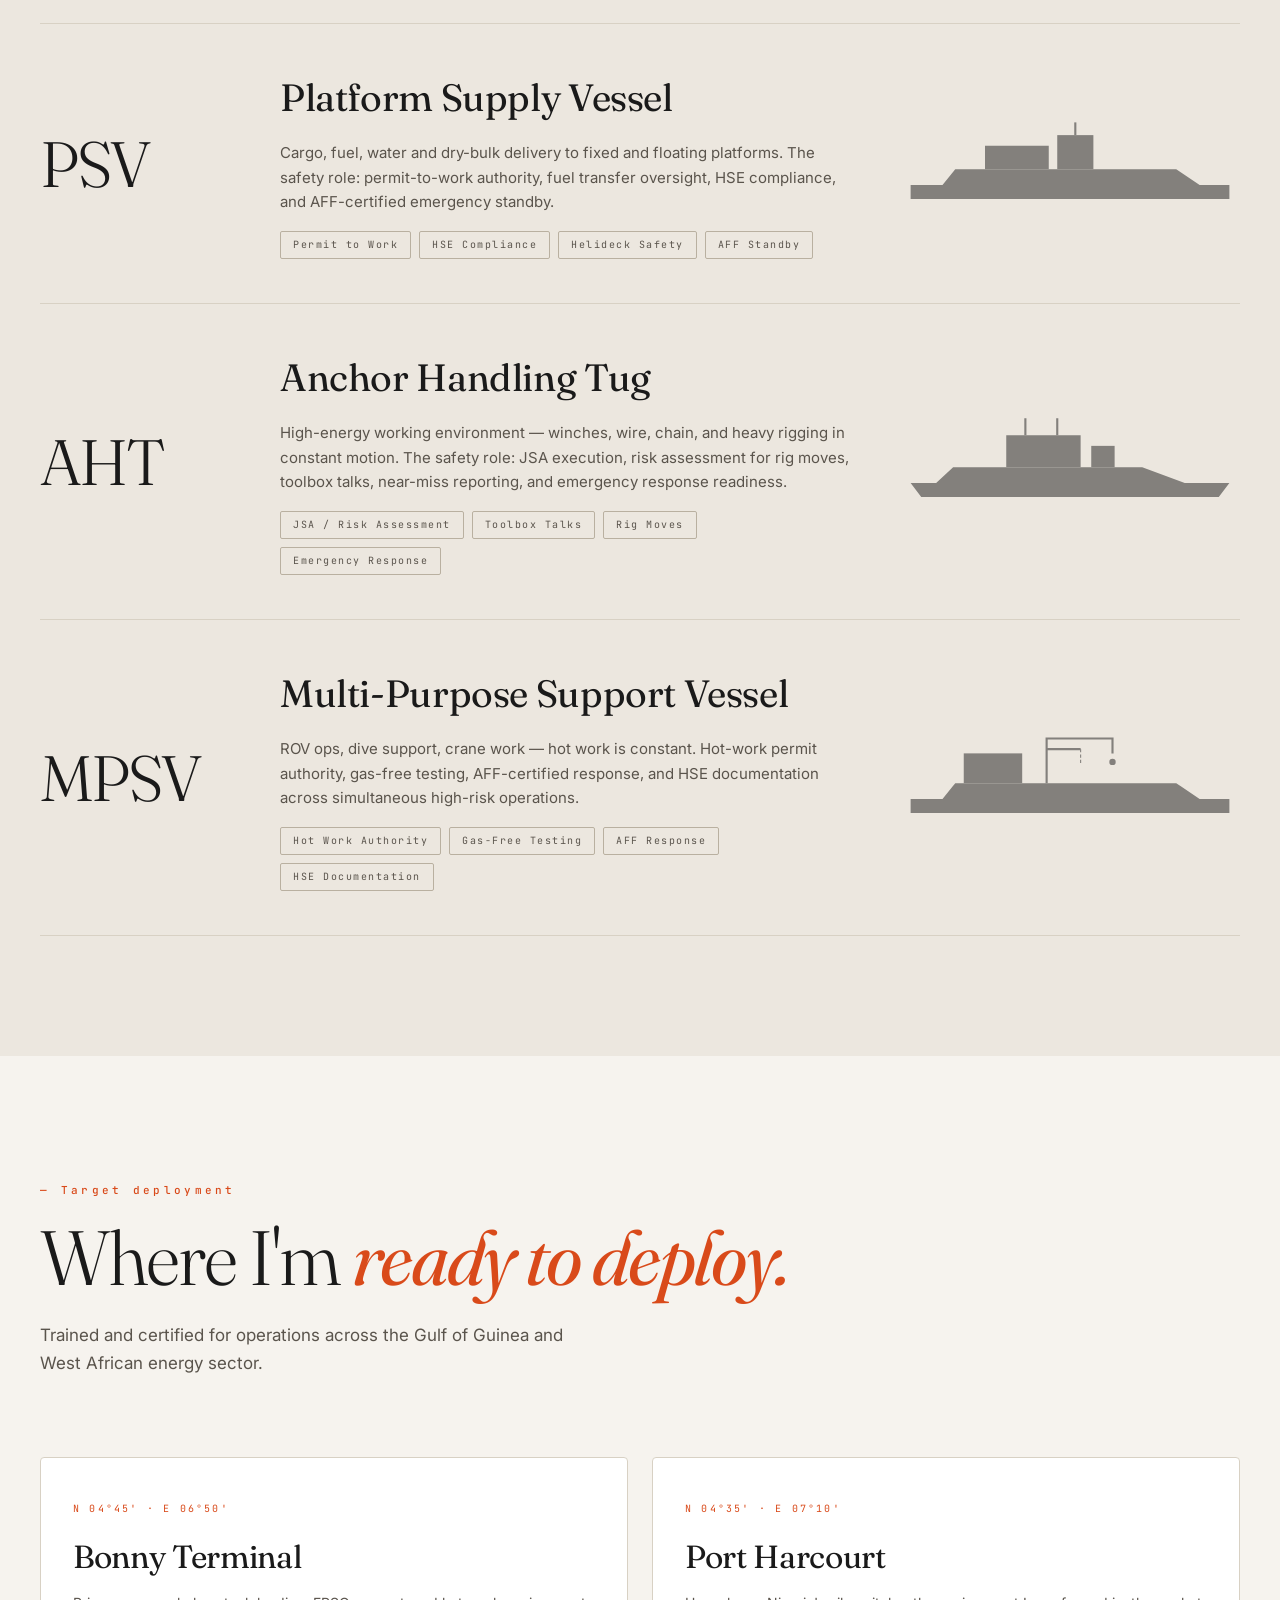
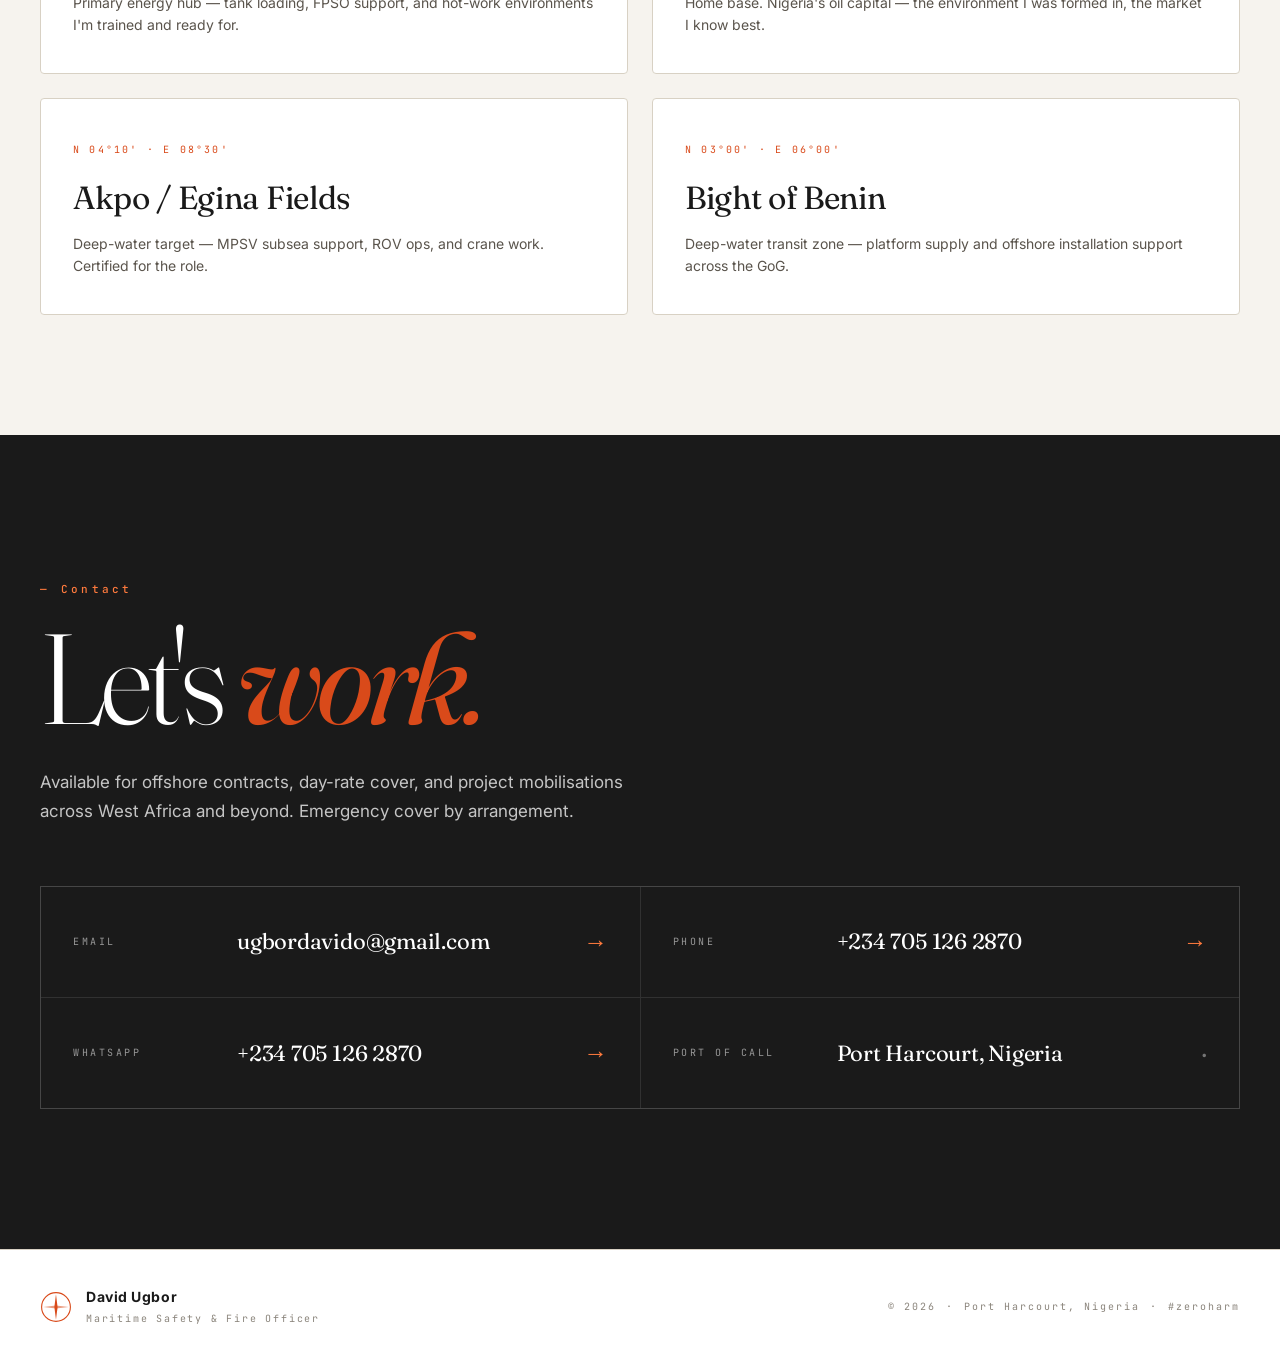
==== commit c7b78a22: "Remove 'survival swimmer' from HSE card https://claude.ai/code/session_01KjhBYFFqvKE758yMUjT1sN" ====
--- a/index.html
+++ b/index.html
@@ -205,7 +205,7 @@
       </div>
       <div class="pillar-body">
         <h3>HSE Compliance &amp; Sea Survival</h3>
-        <p class="pillar-summary">ISPON Level 1 &amp; 2 certified. STCW Basic Sea Survival (SAS) trained — liferaft deployment, survival swimmer, and emergency donning drills. JSA-led culture, behaviour-based safety, root-cause incident reporting to IMO standards.</p>
+        <p class="pillar-summary">ISPON Level 1 &amp; 2 certified. STCW Basic Sea Survival (SAS) trained — liferaft deployment and emergency donning drills. JSA-led culture, behaviour-based safety, root-cause incident reporting to IMO standards.</p>
         <ul class="pillar-bullets">
           <li>Toolbox talks &amp; JSAs</li>
           <li>Risk assessment for non-routine ops</li>
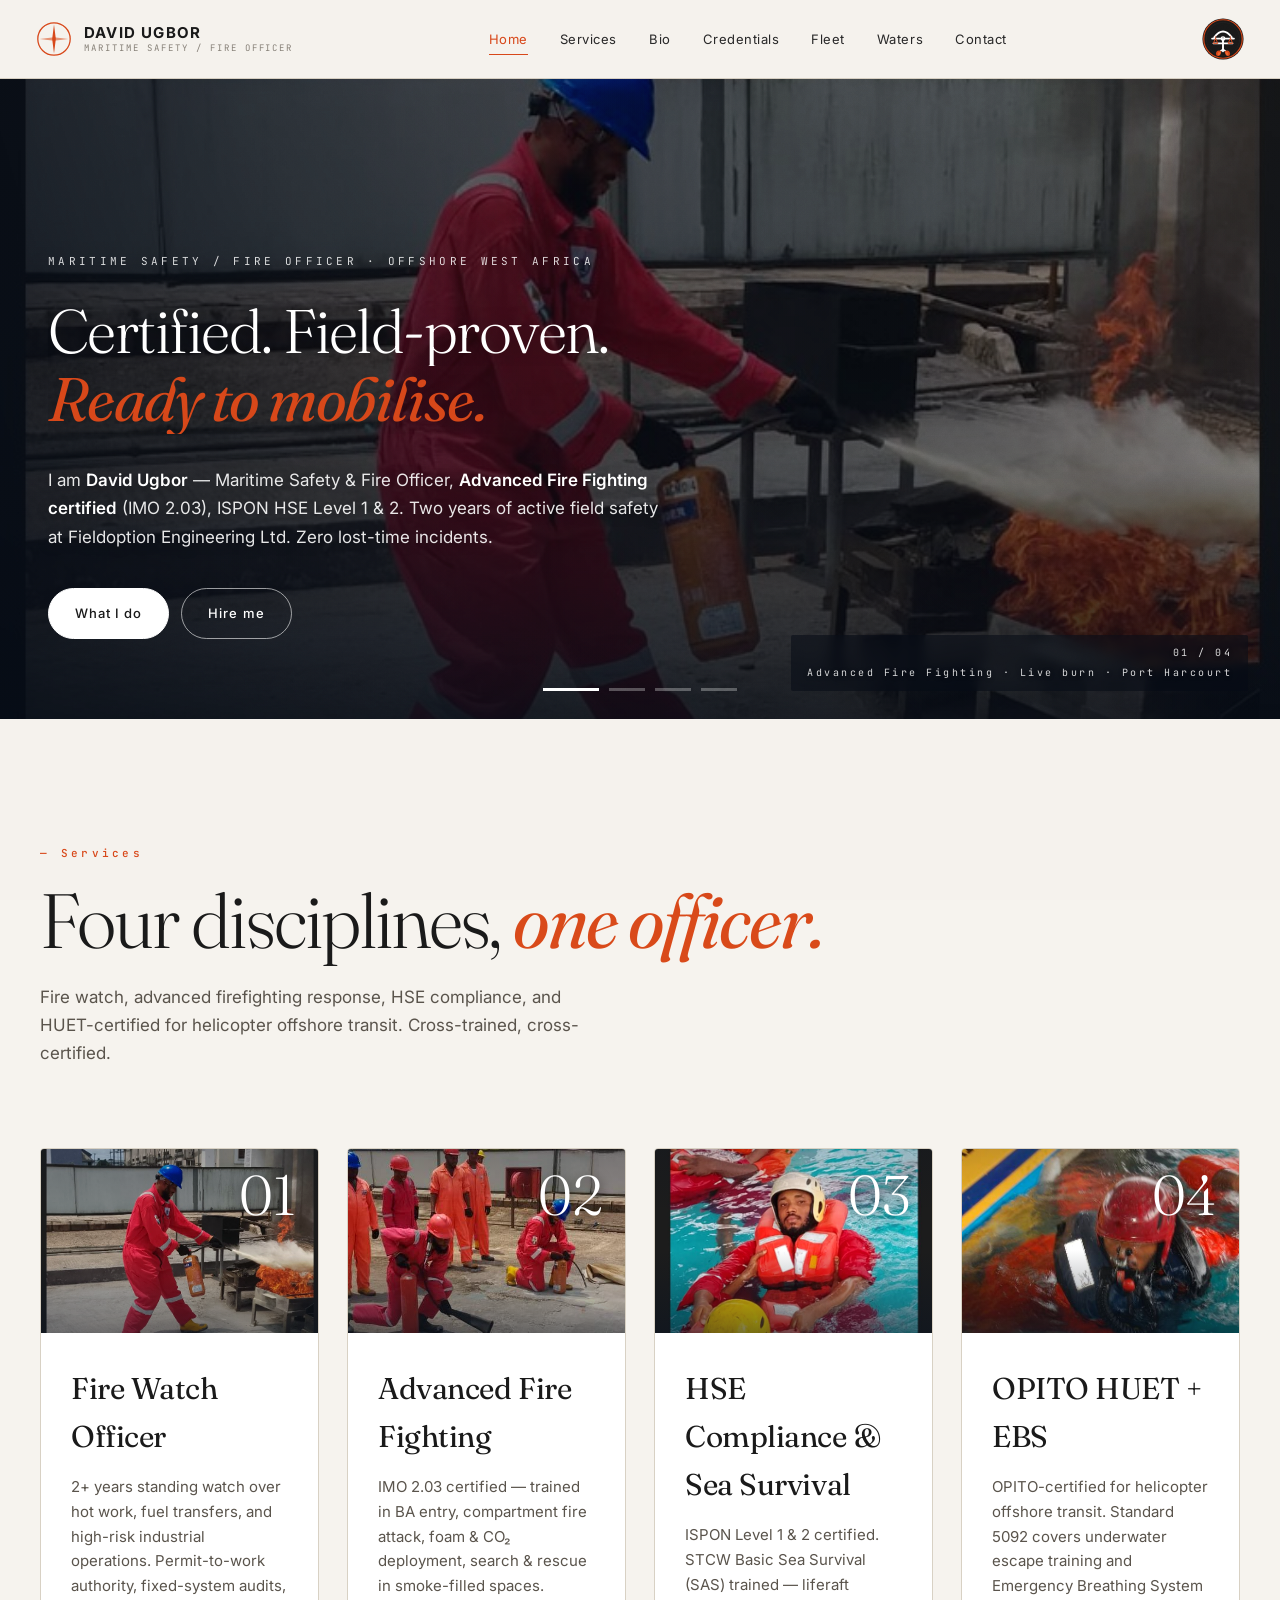
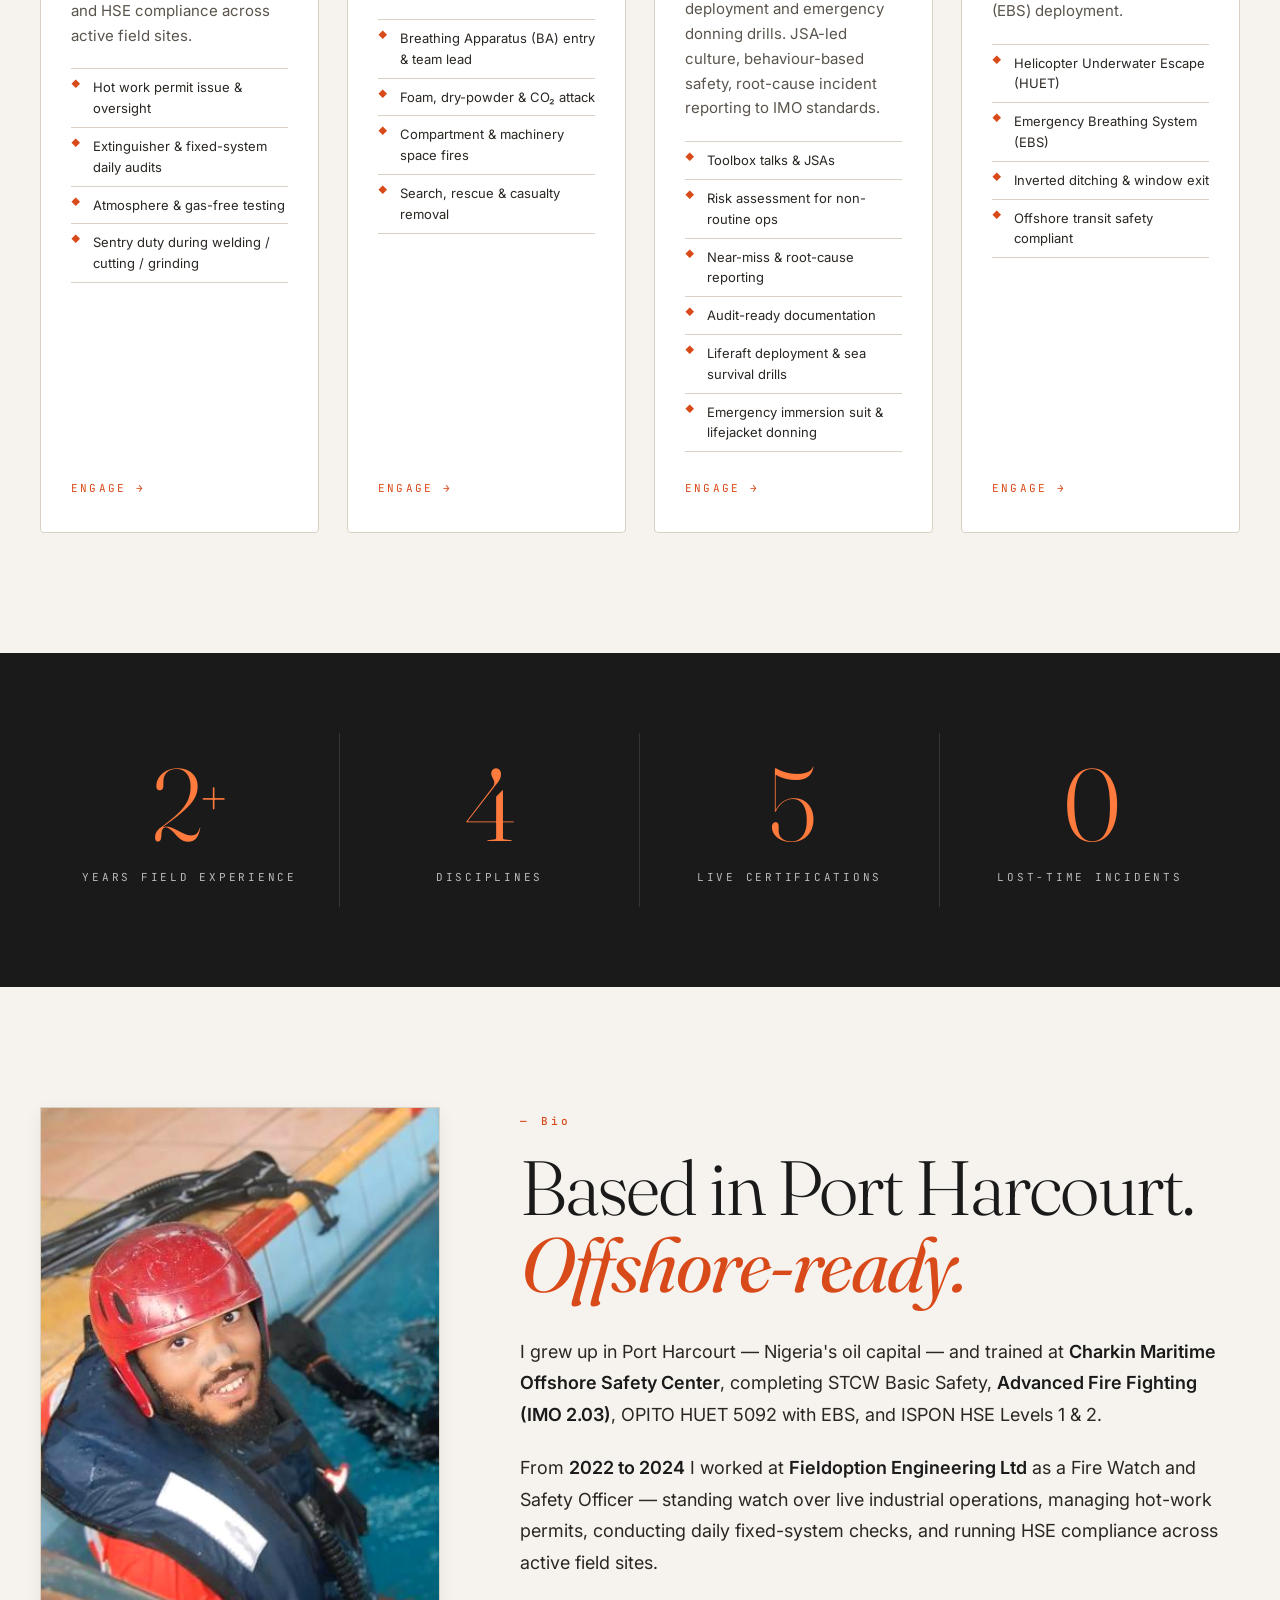
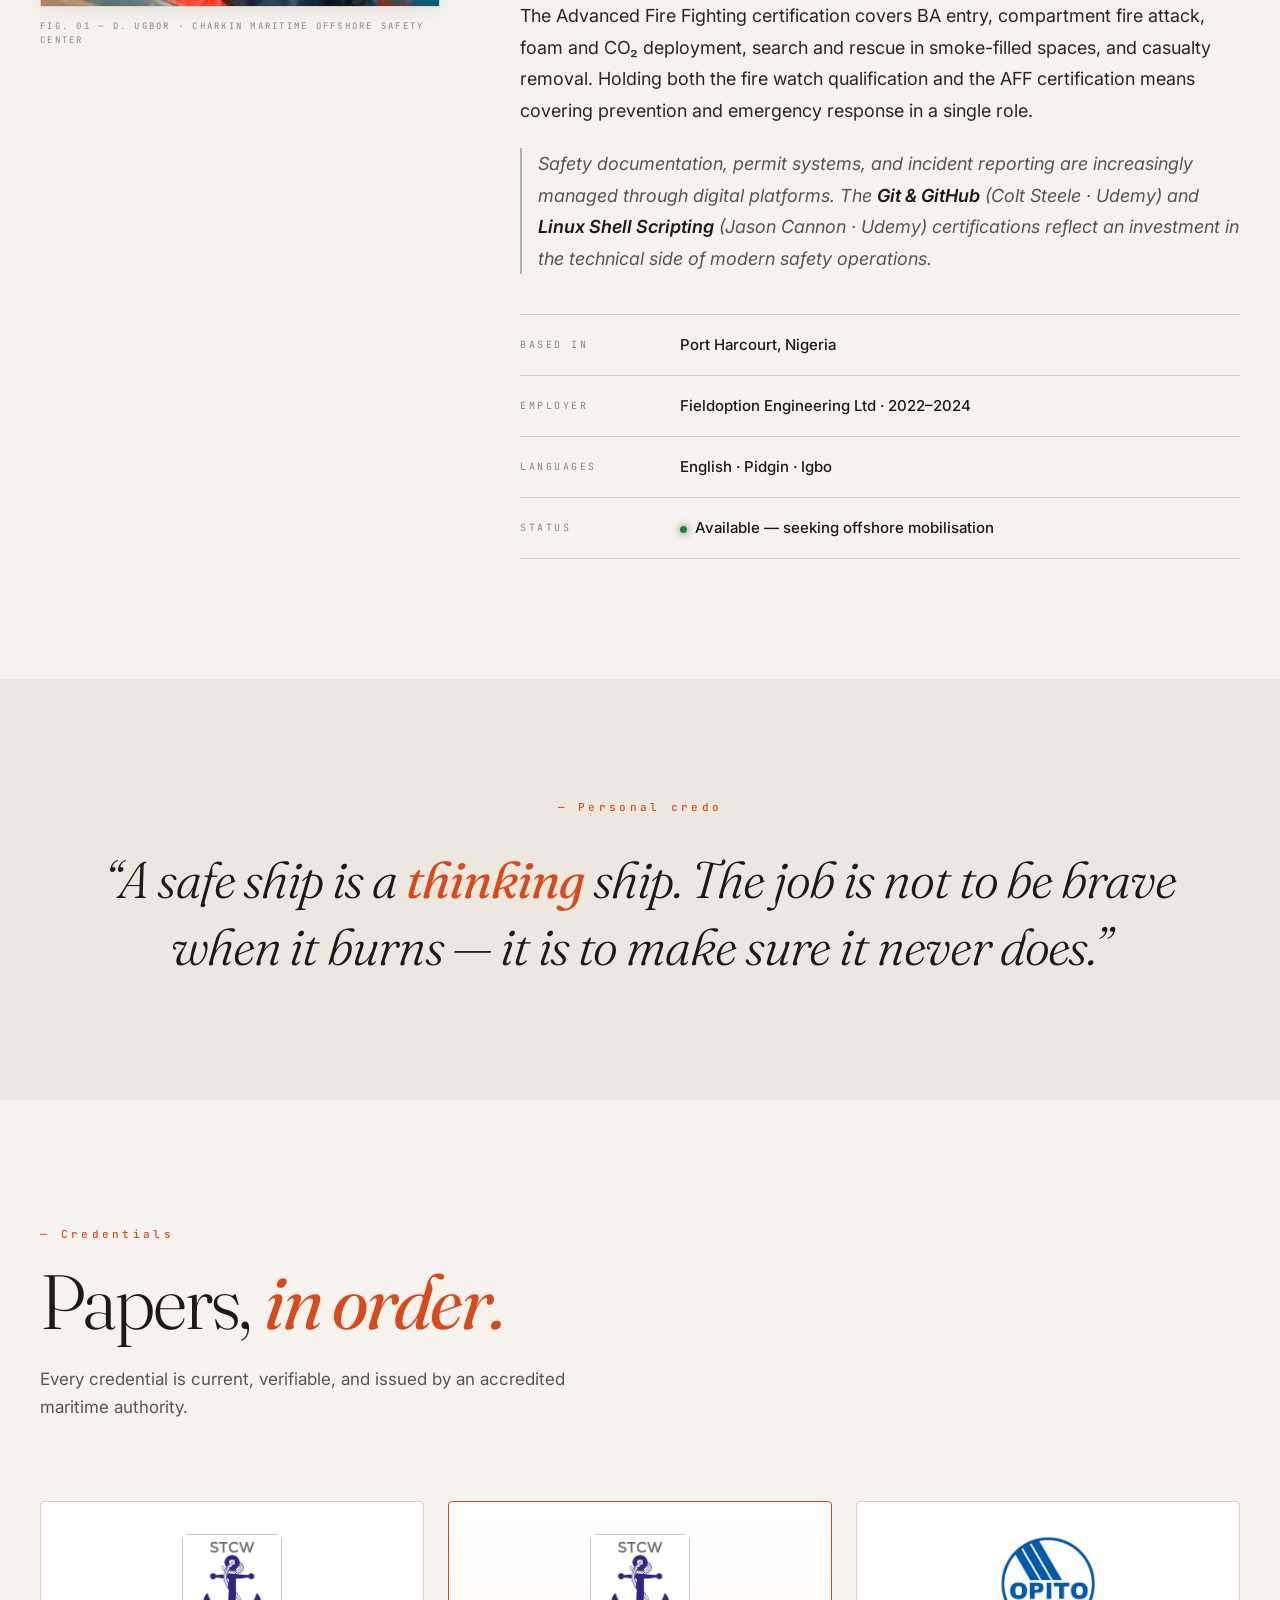
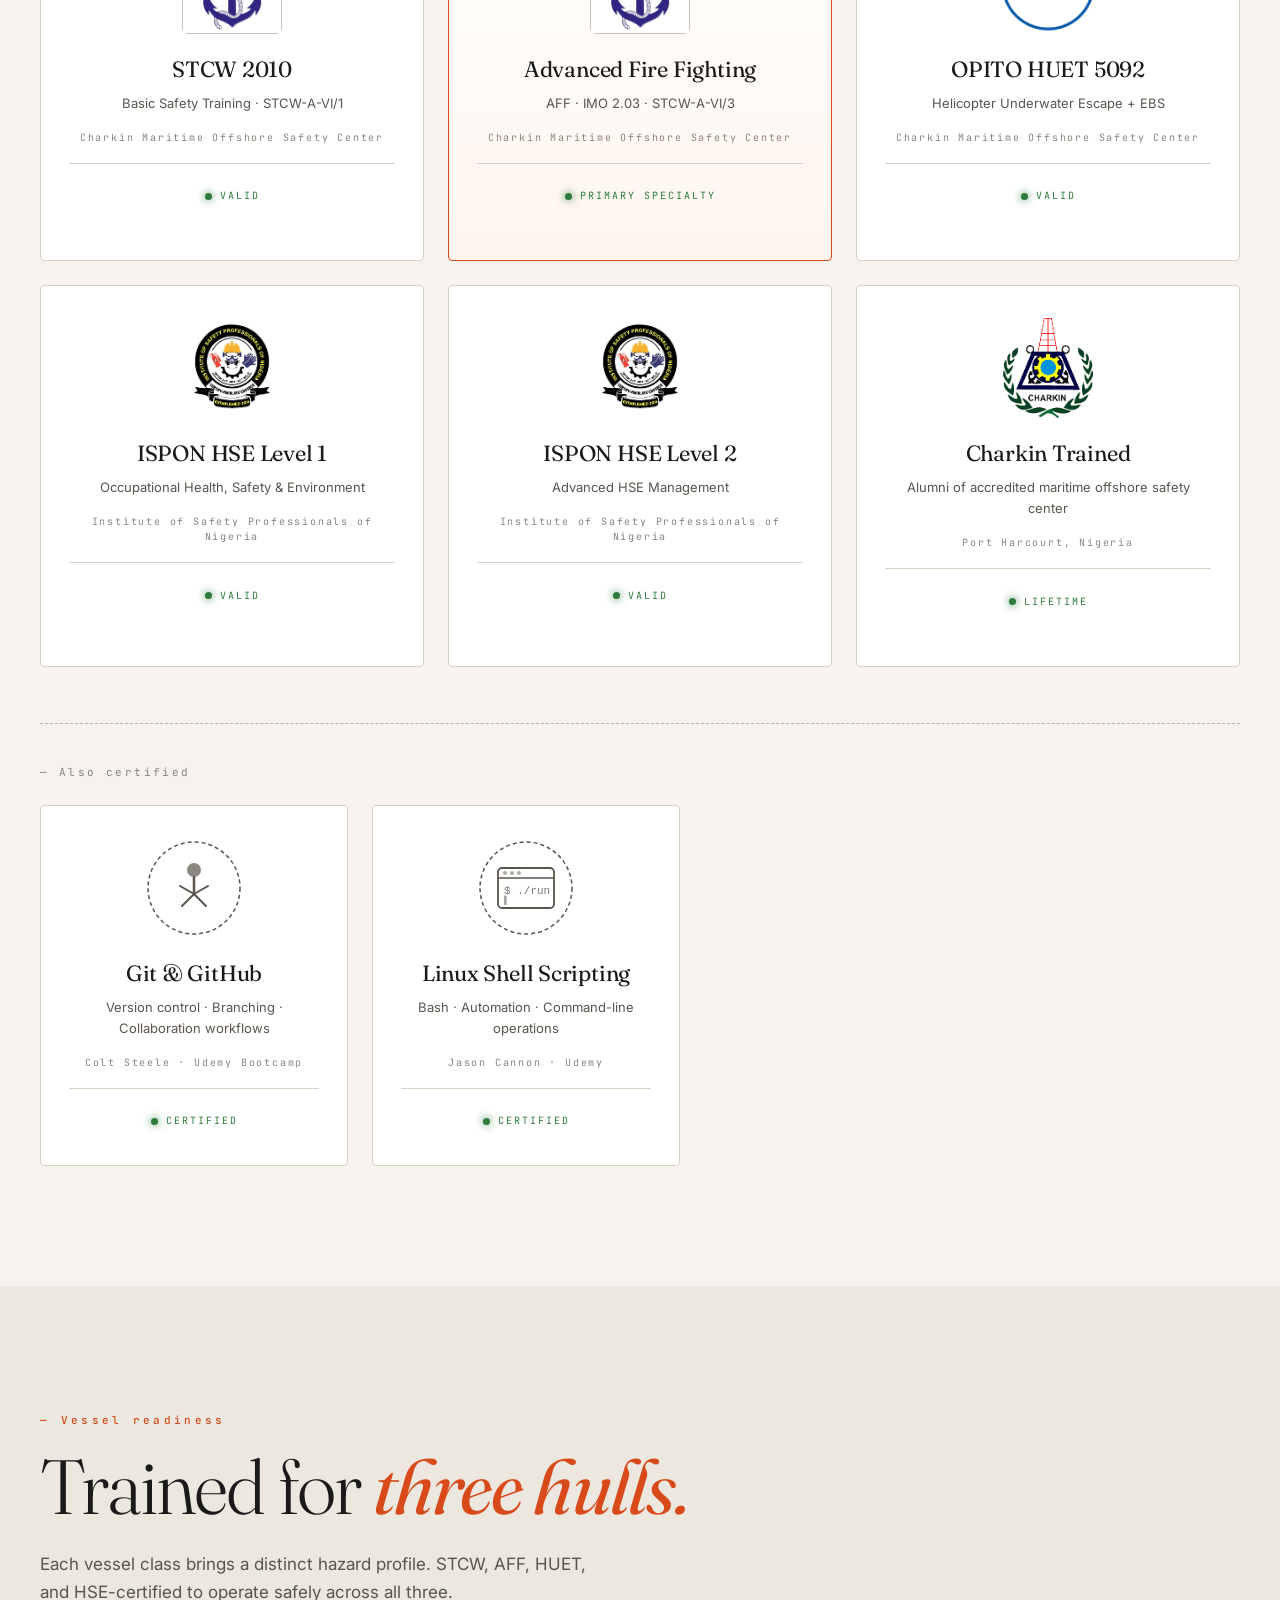
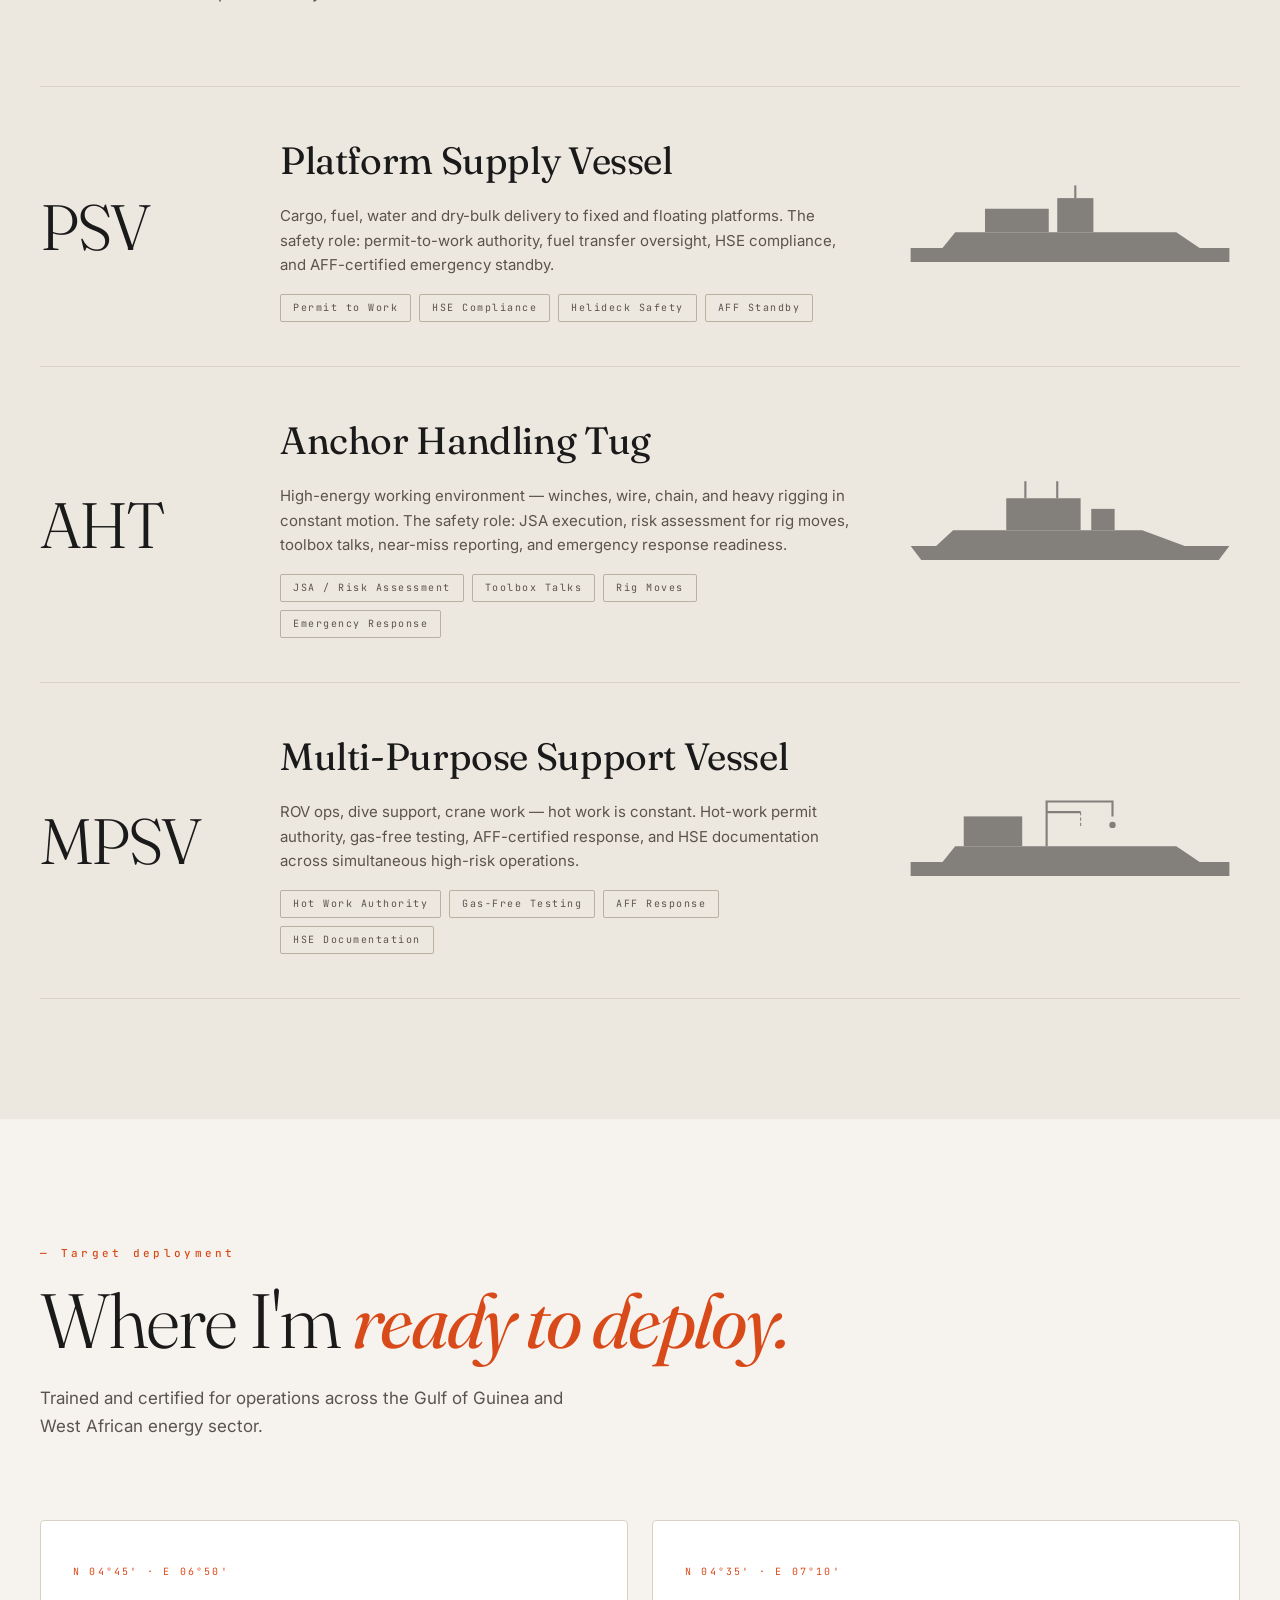
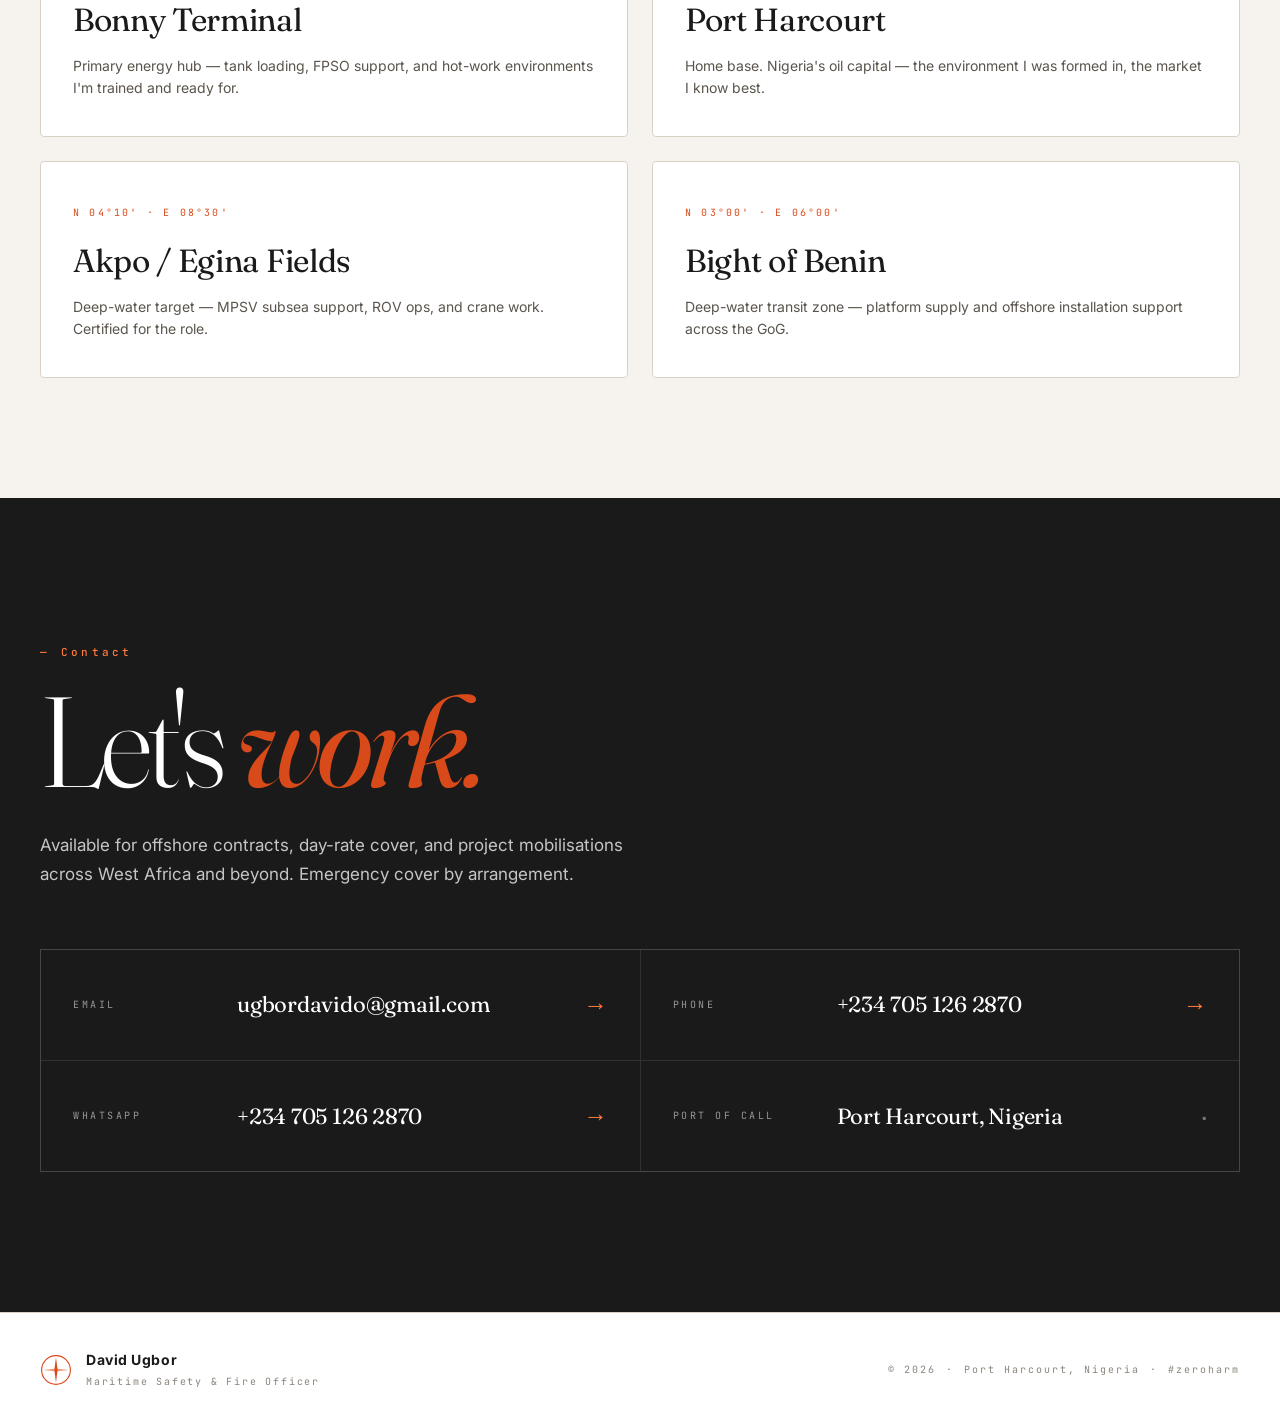
==== commit aa946151: "Add context to tech certifications in bio Short explanation of why: modern safety ops use digital pl" ====
--- a/index.html
+++ b/index.html
@@ -300,8 +300,12 @@
       </p>
 
       <p class="bio-lead bio-devops">
-        I also hold certifications in <strong>Git &amp; GitHub</strong> (Colt Steele · Udemy)
-        and <strong>Linux Shell Scripting</strong> (Jason Cannon · Udemy).
+        Safety documentation, permit systems, and incident reporting are
+        increasingly managed through digital platforms. The
+        <strong>Git &amp; GitHub</strong> (Colt Steele · Udemy) and
+        <strong>Linux Shell Scripting</strong> (Jason Cannon · Udemy)
+        certifications reflect an investment in the technical side of
+        modern safety operations.
       </p>
 
       <div class="bio-quick">
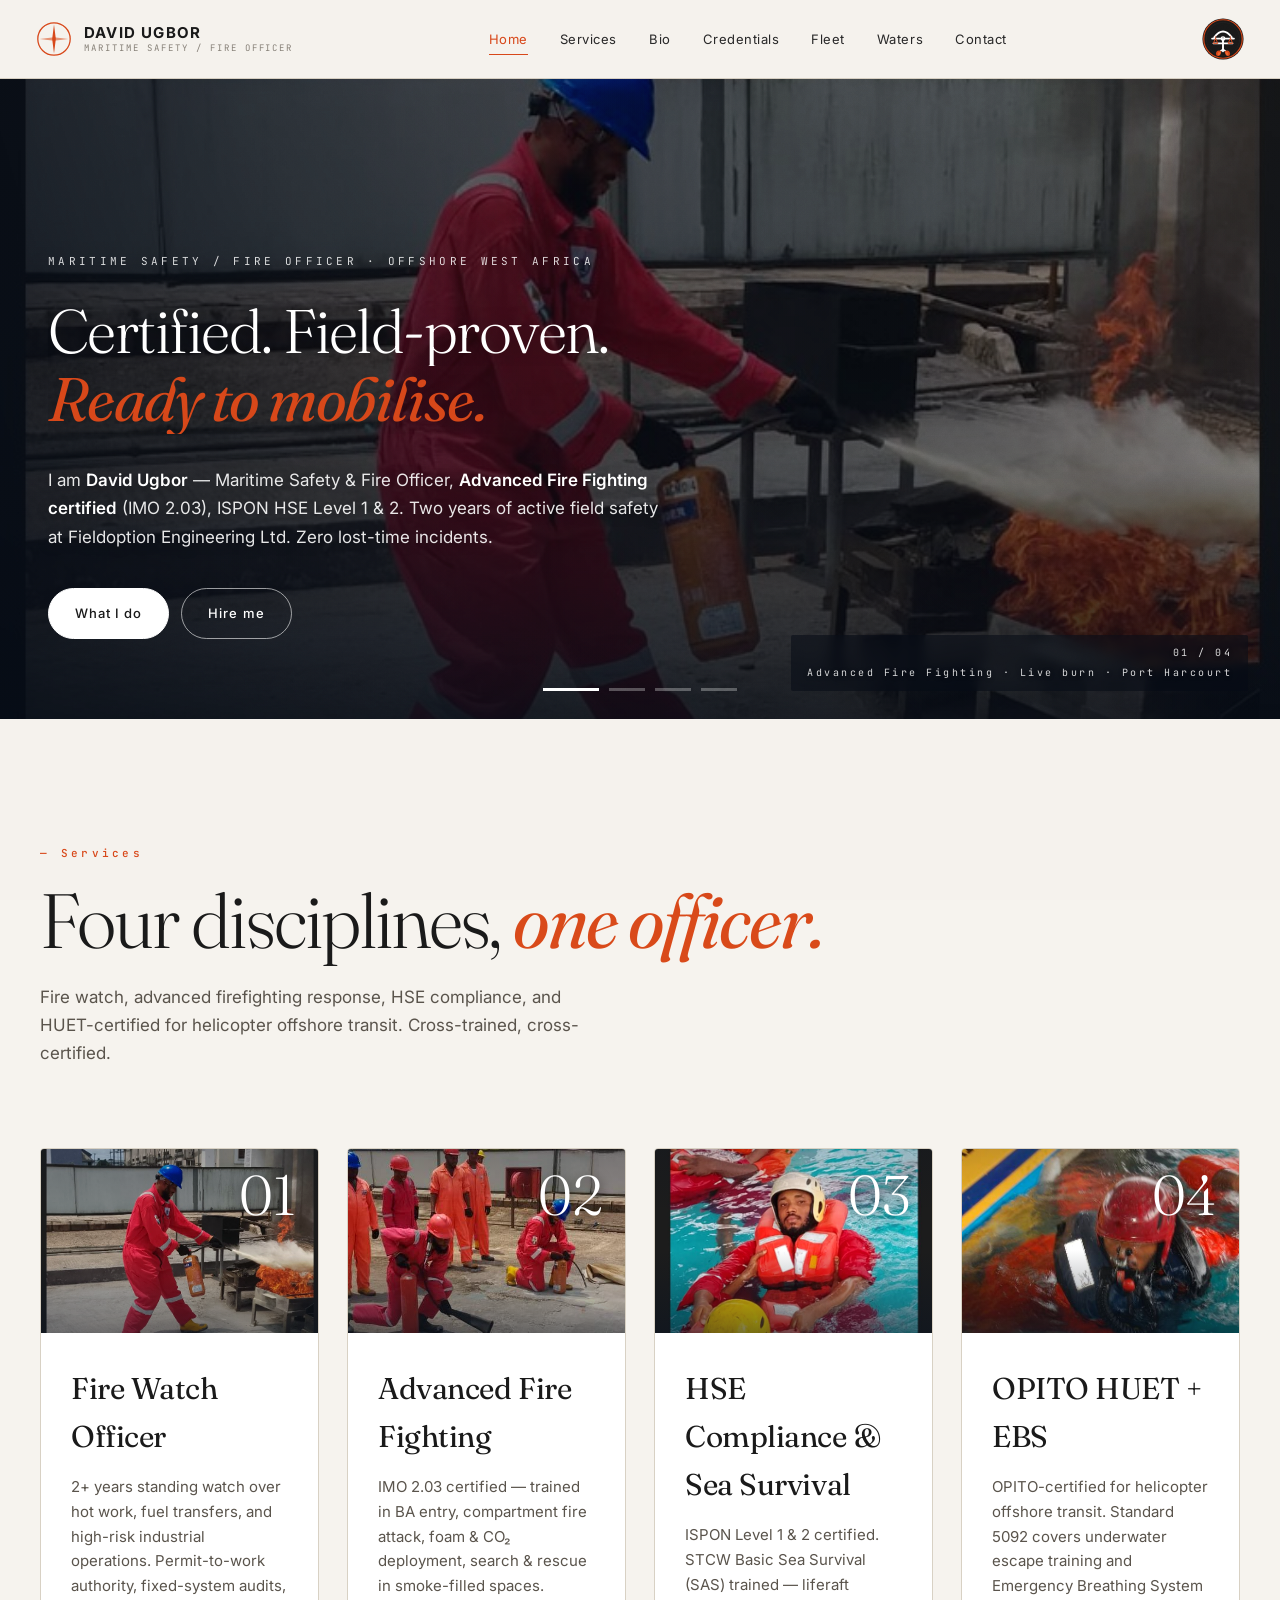
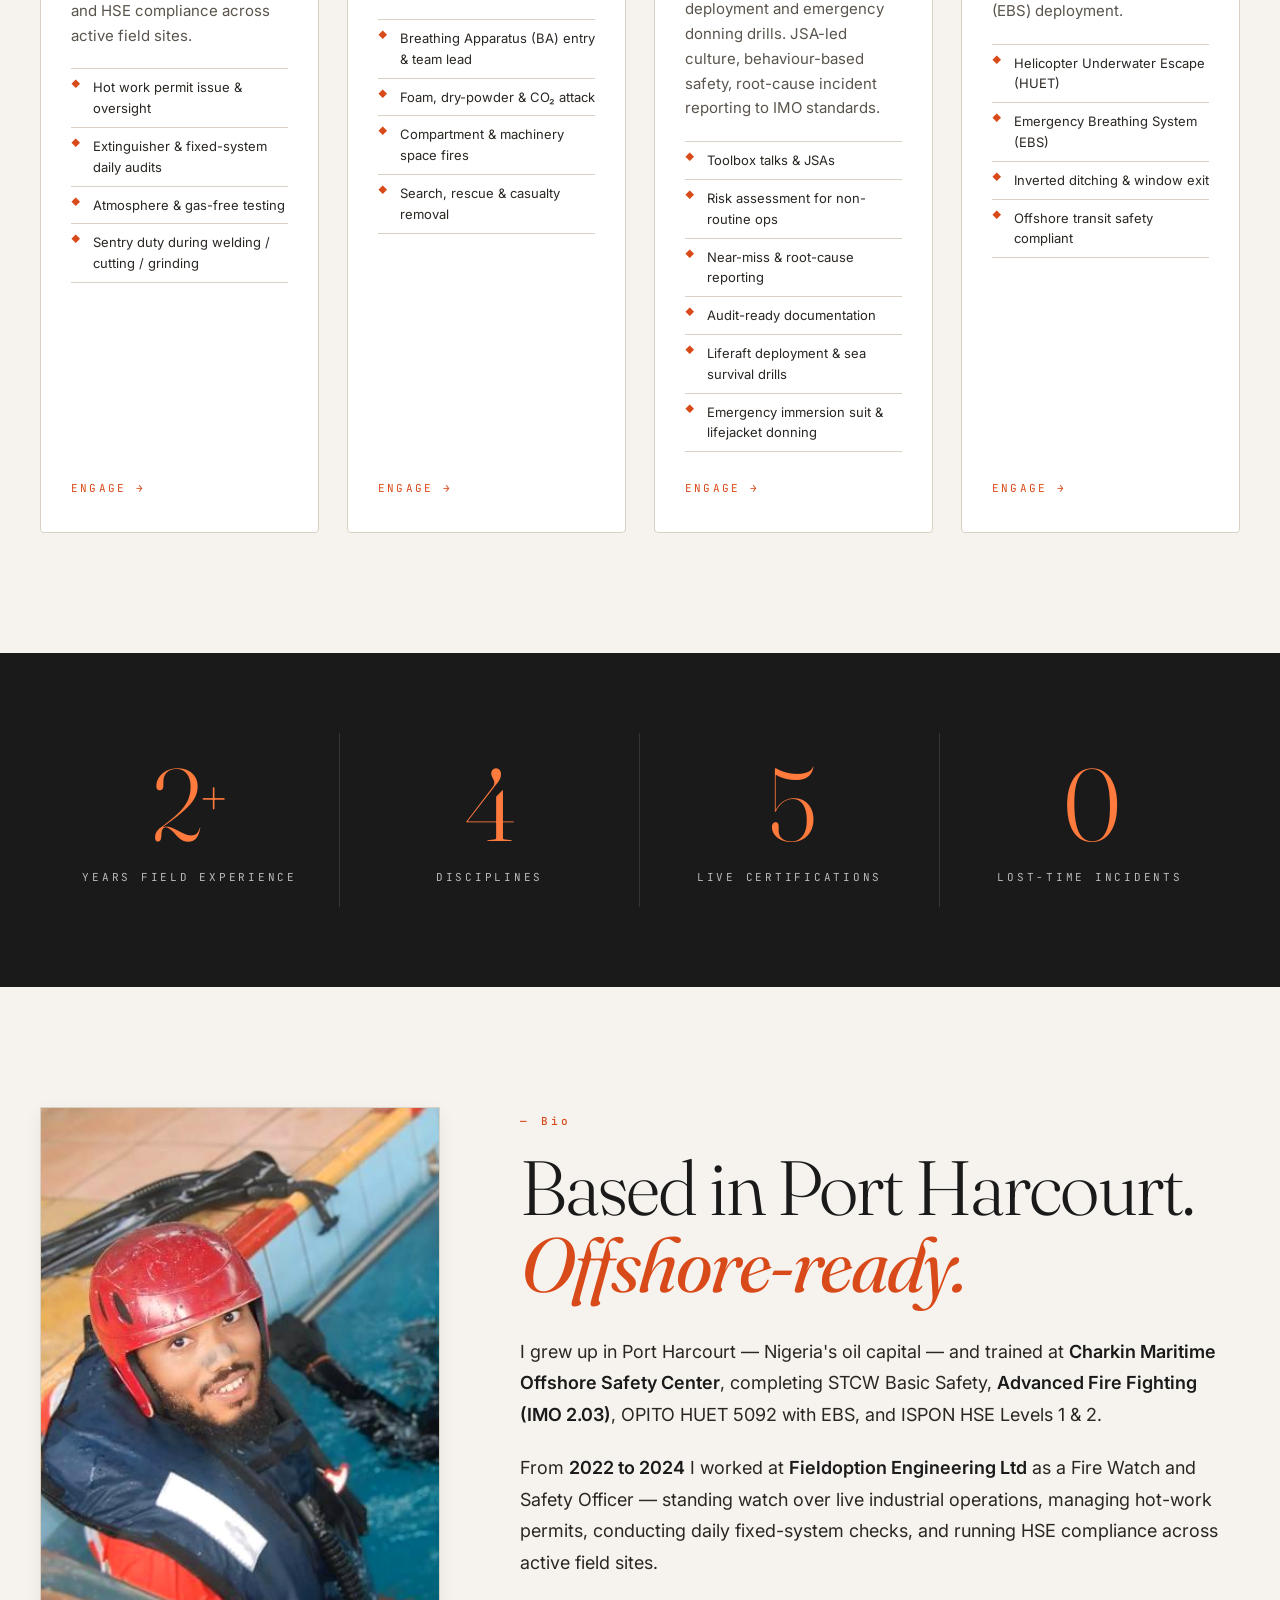
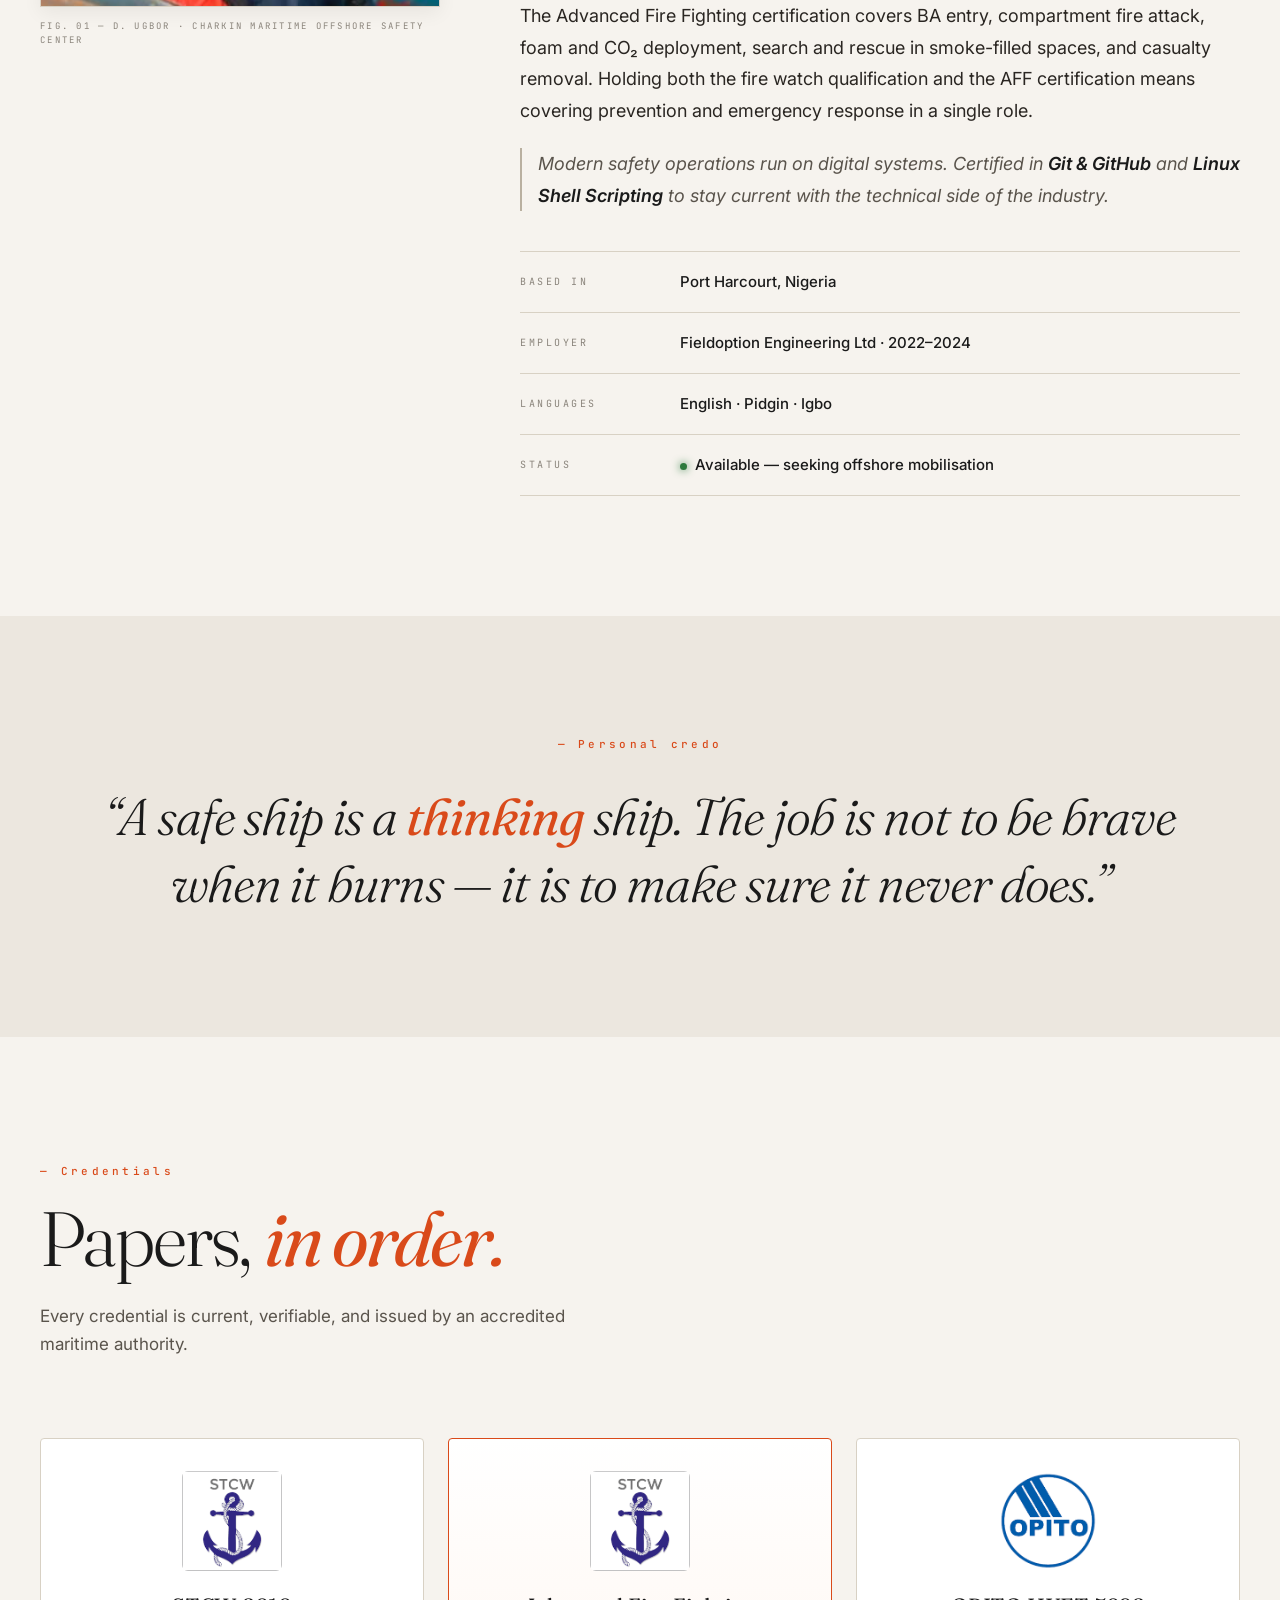
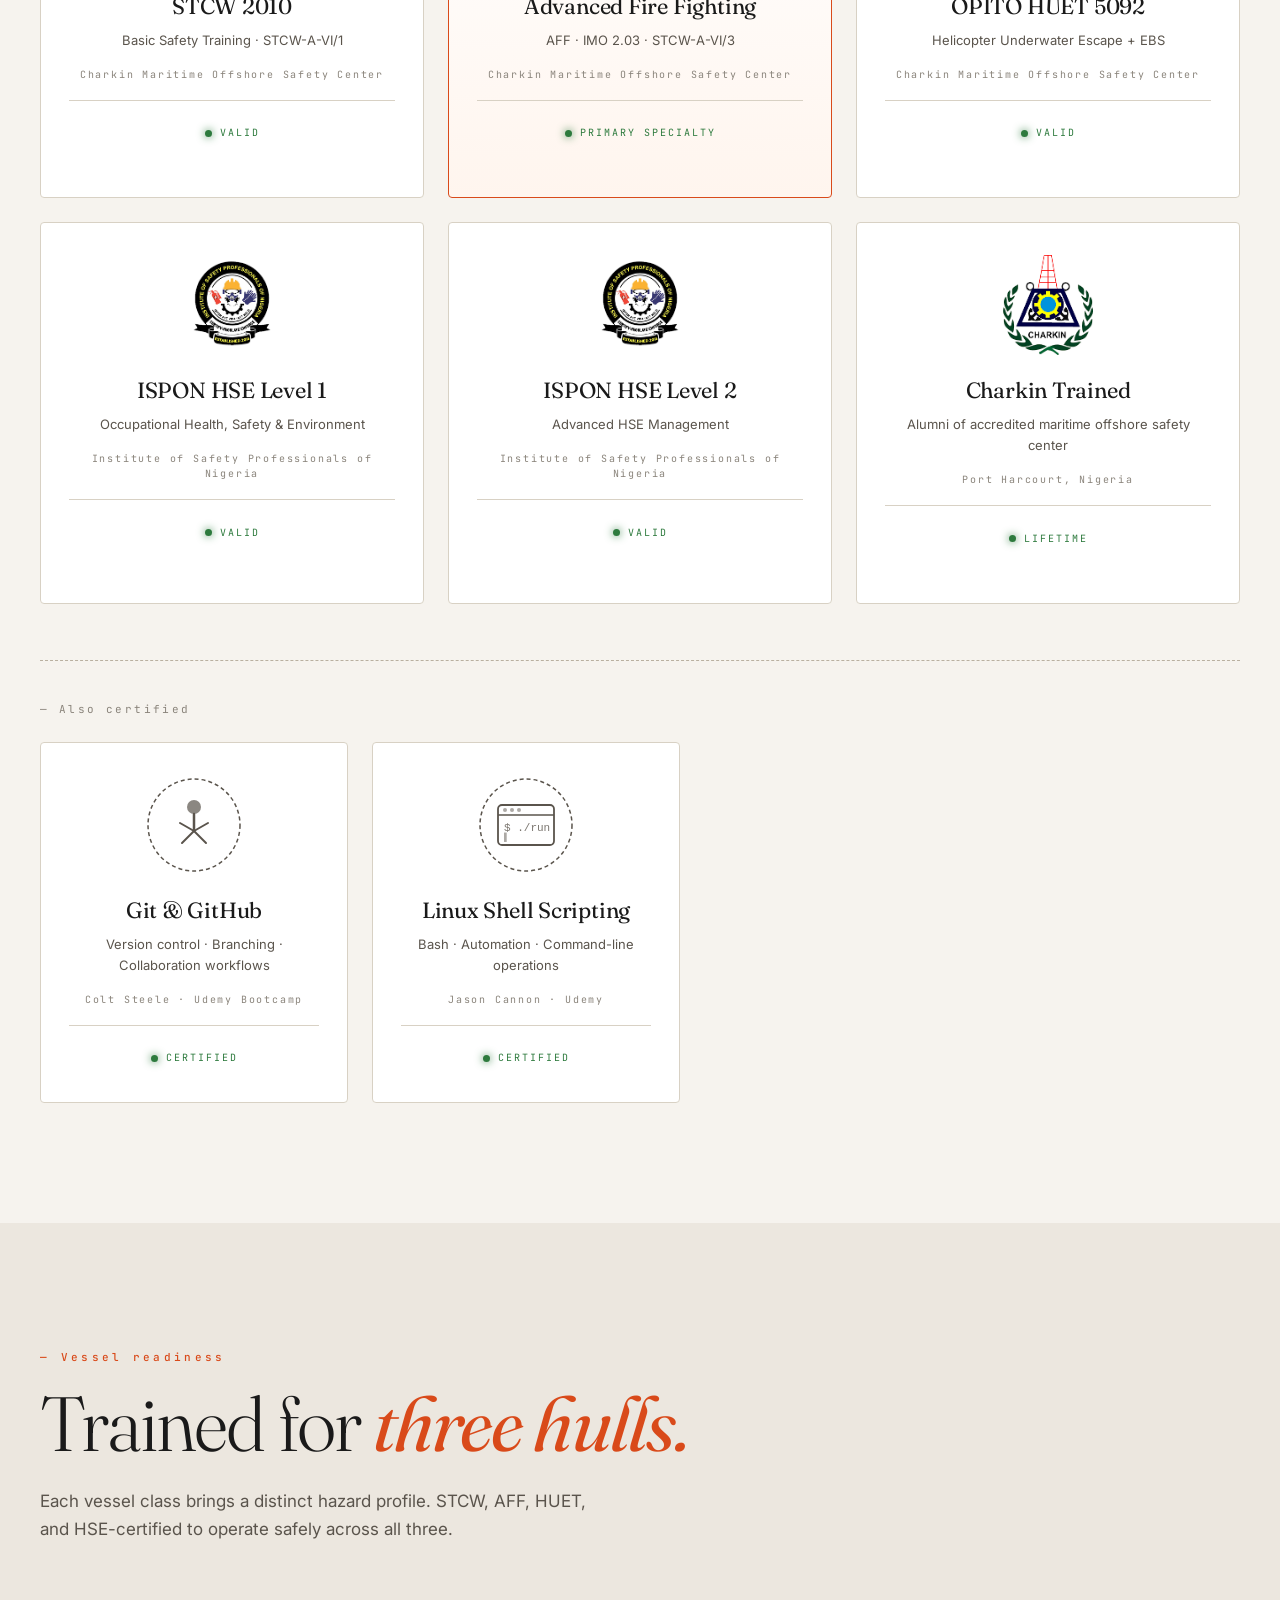
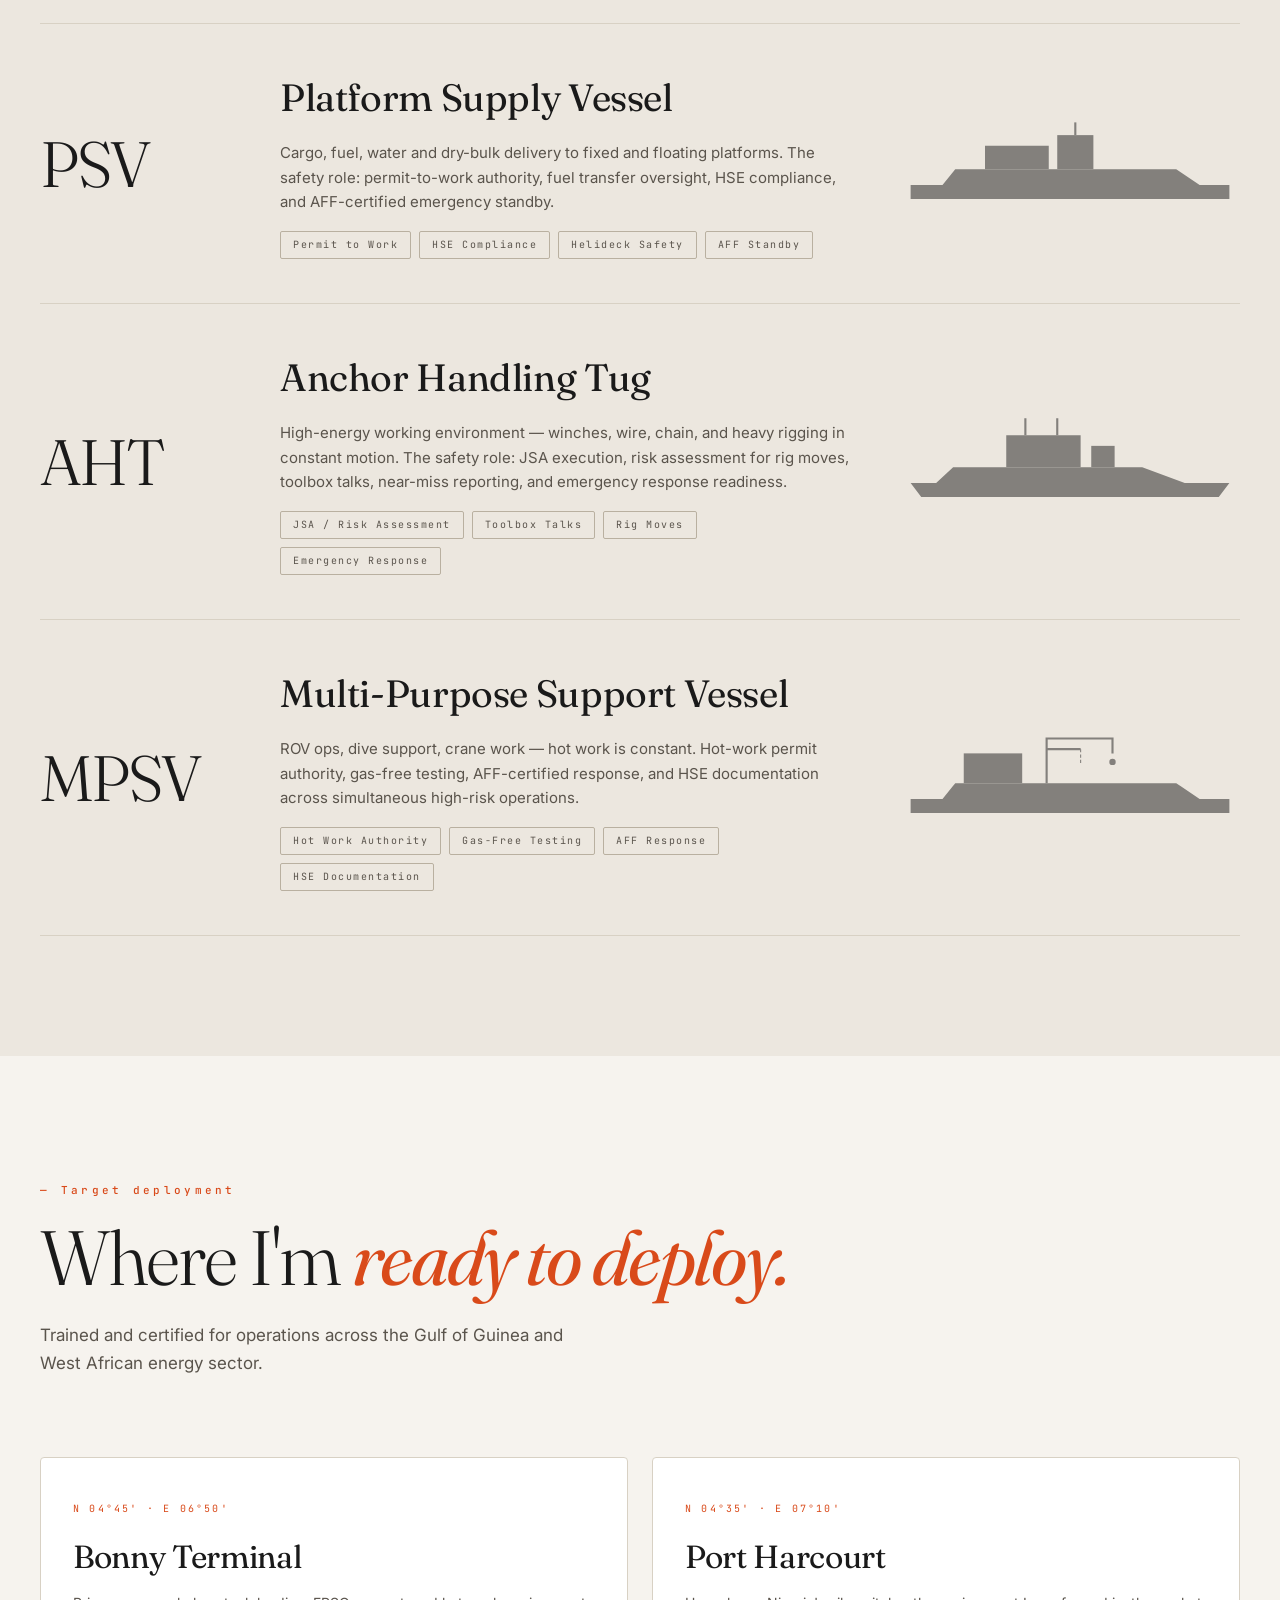
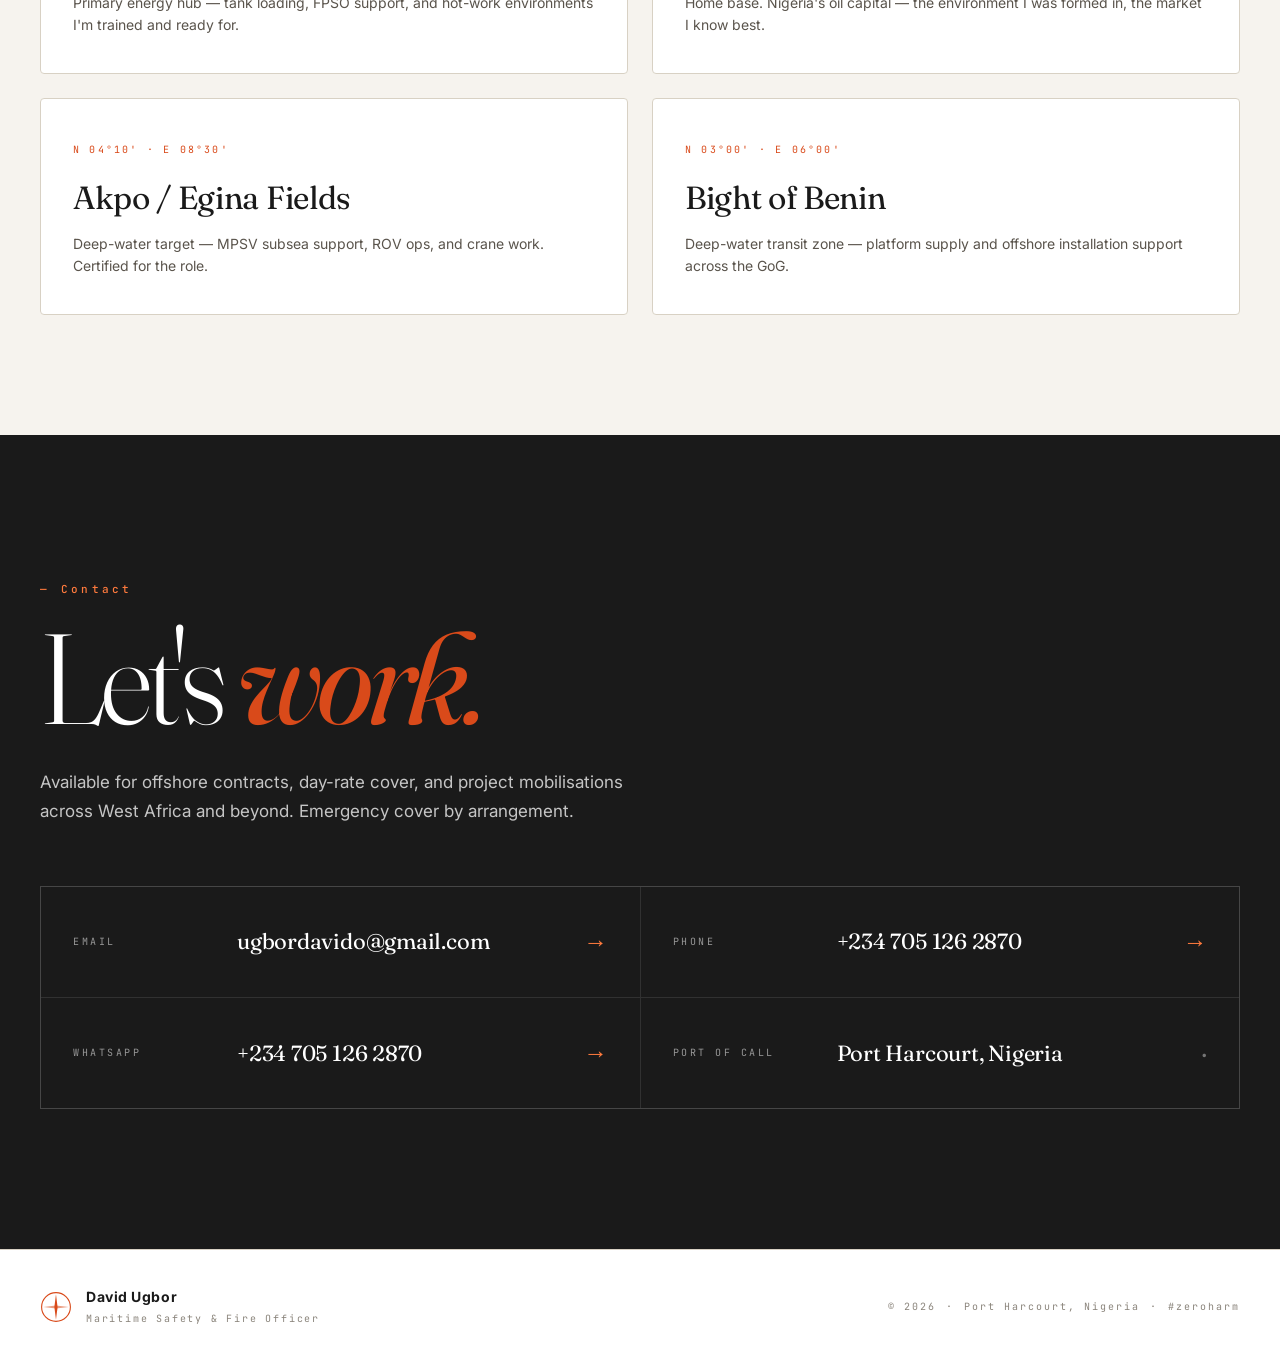
==== commit 8a2023f6: "Shorten tech cert bio line https://claude.ai/code/session_01KjhBYFFqvKE758yMUjT1sN" ====
--- a/index.html
+++ b/index.html
@@ -300,12 +300,9 @@
       </p>
 
       <p class="bio-lead bio-devops">
-        Safety documentation, permit systems, and incident reporting are
-        increasingly managed through digital platforms. The
-        <strong>Git &amp; GitHub</strong> (Colt Steele · Udemy) and
-        <strong>Linux Shell Scripting</strong> (Jason Cannon · Udemy)
-        certifications reflect an investment in the technical side of
-        modern safety operations.
+        Modern safety operations run on digital systems. Certified in
+        <strong>Git &amp; GitHub</strong> and <strong>Linux Shell Scripting</strong>
+        to stay current with the technical side of the industry.
       </p>
 
       <div class="bio-quick">
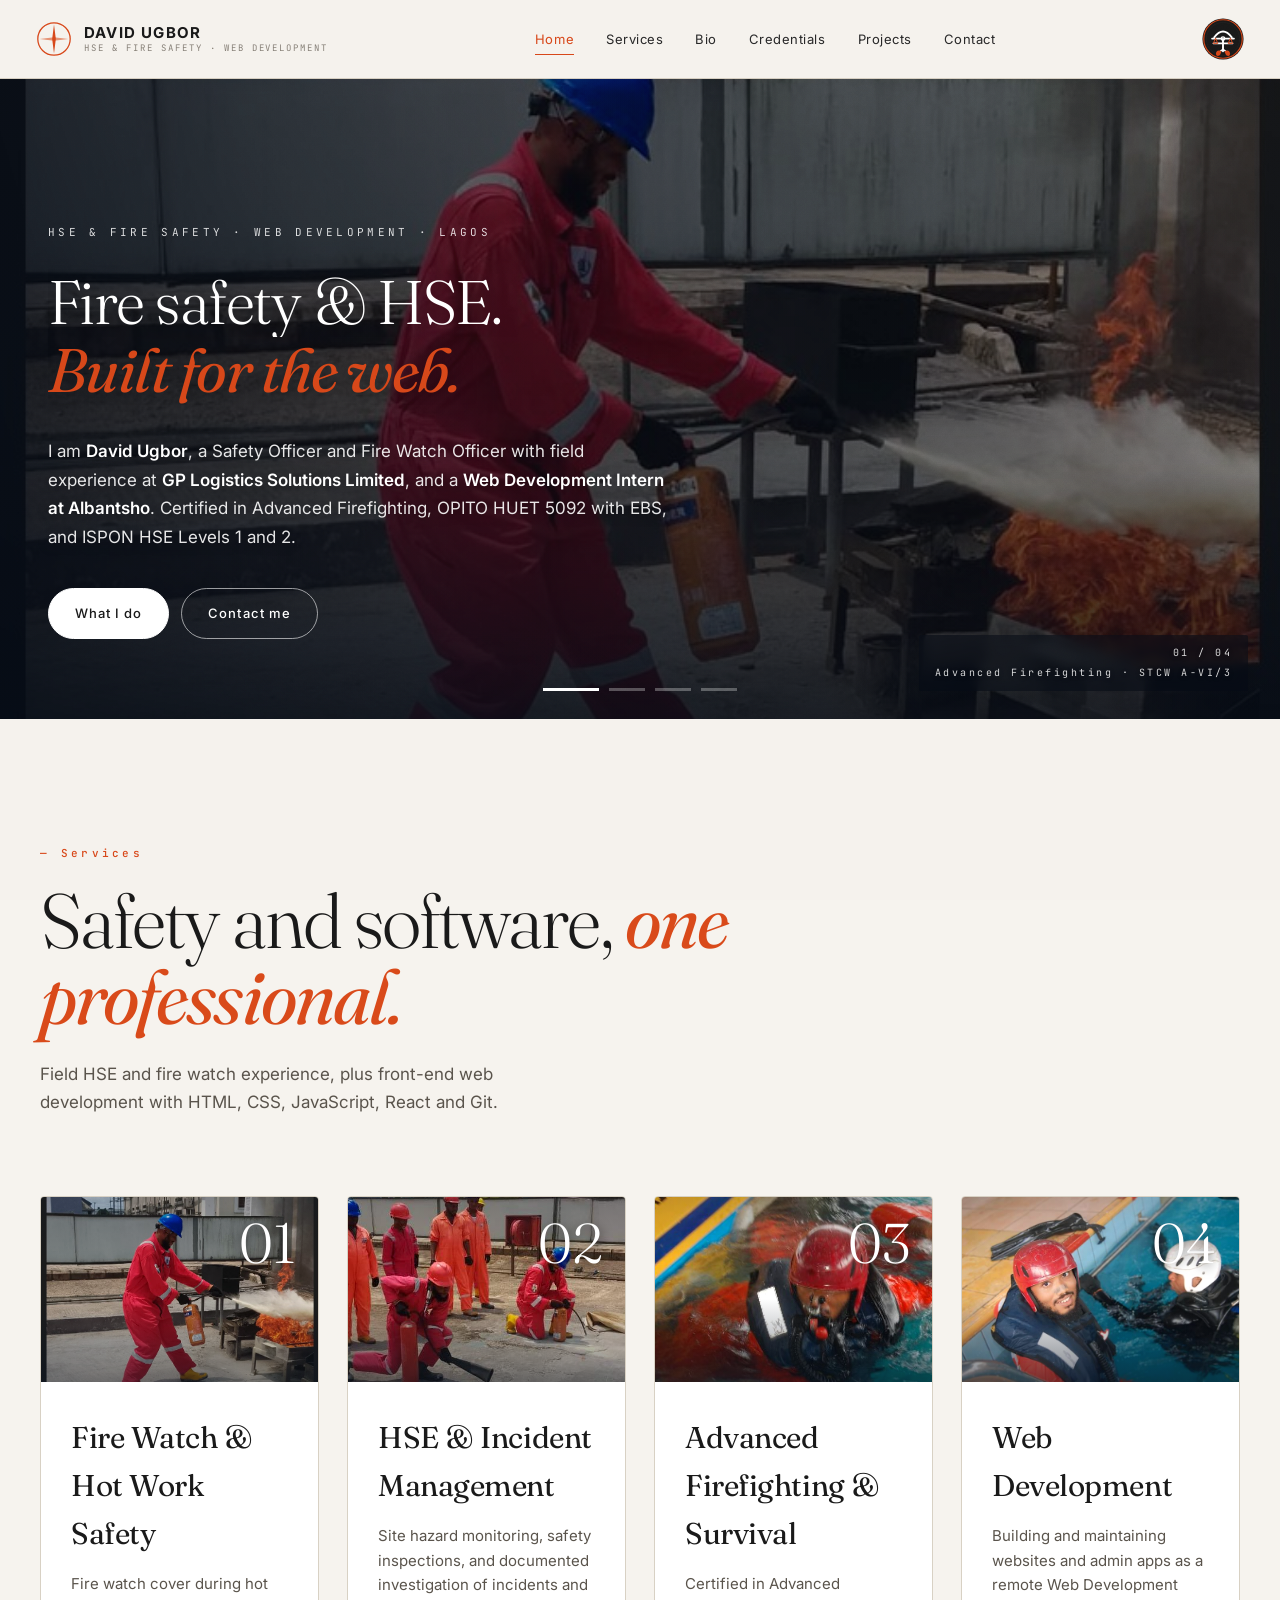
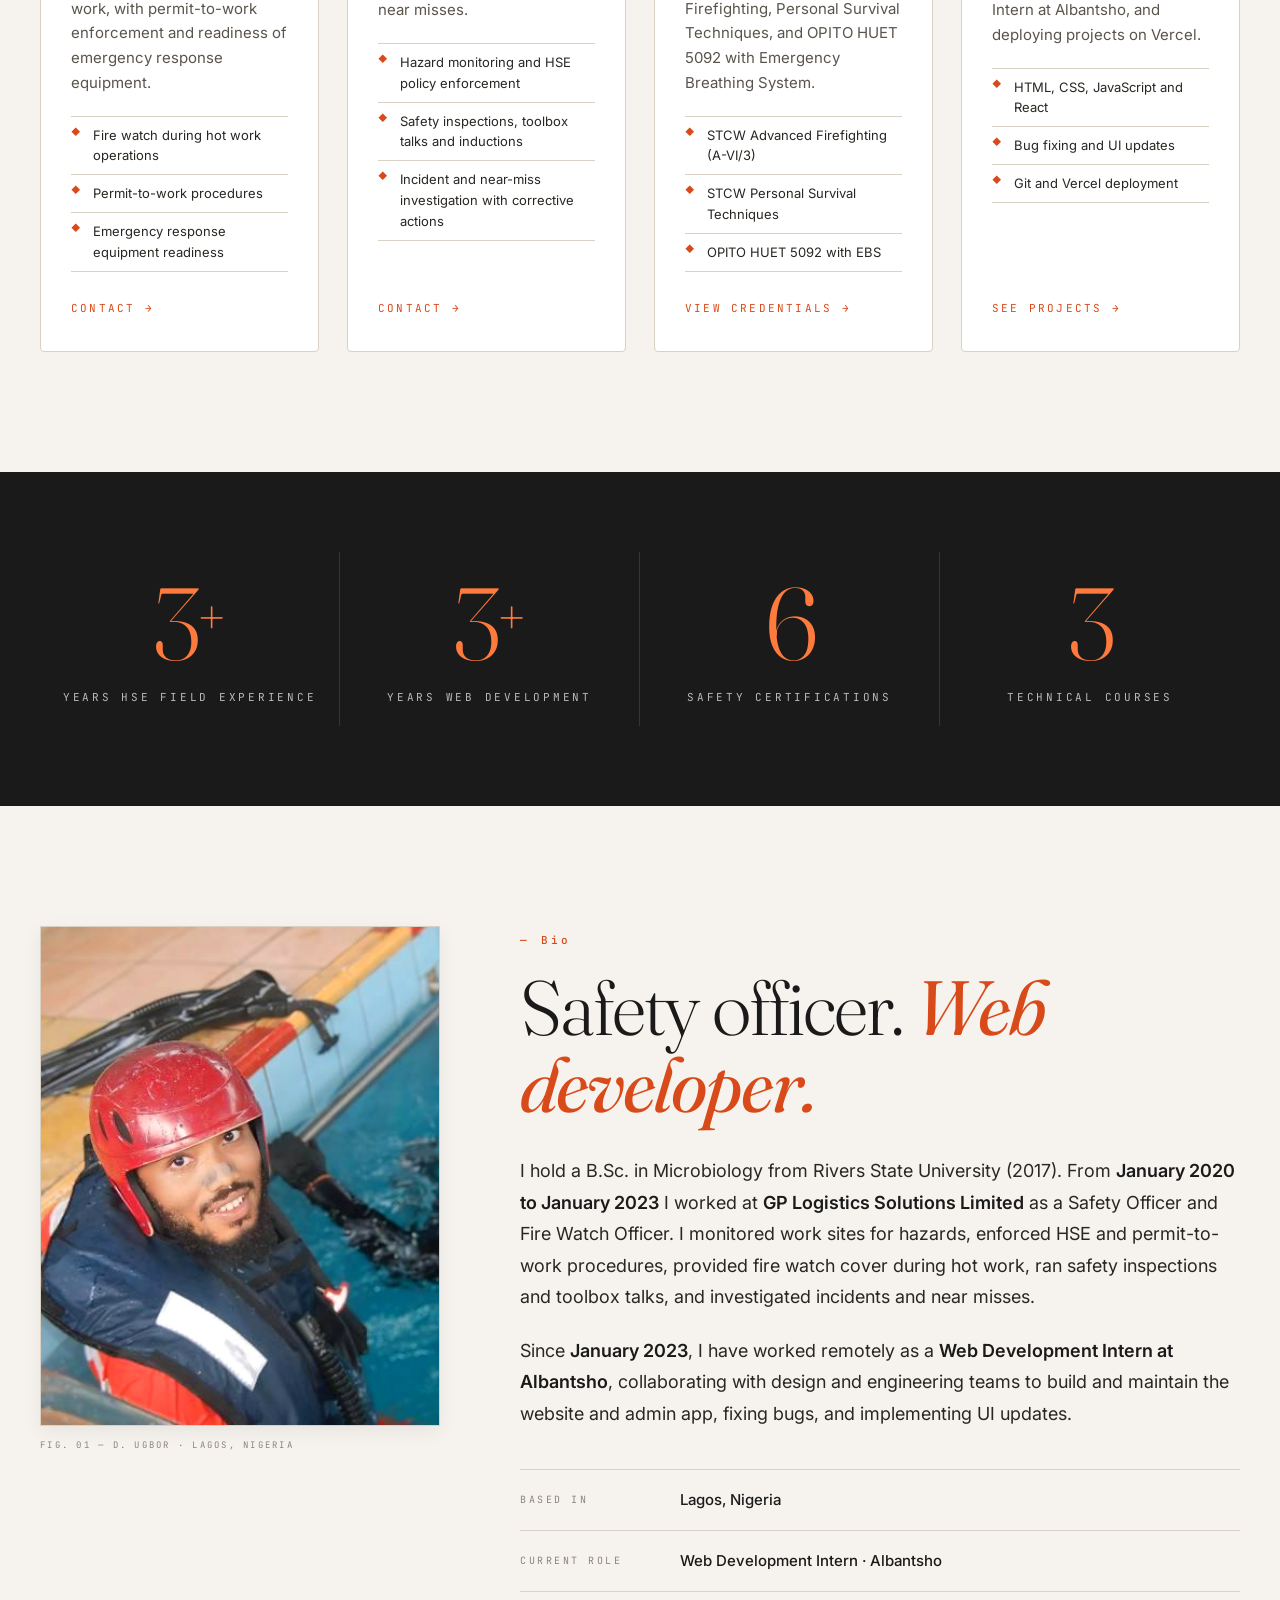
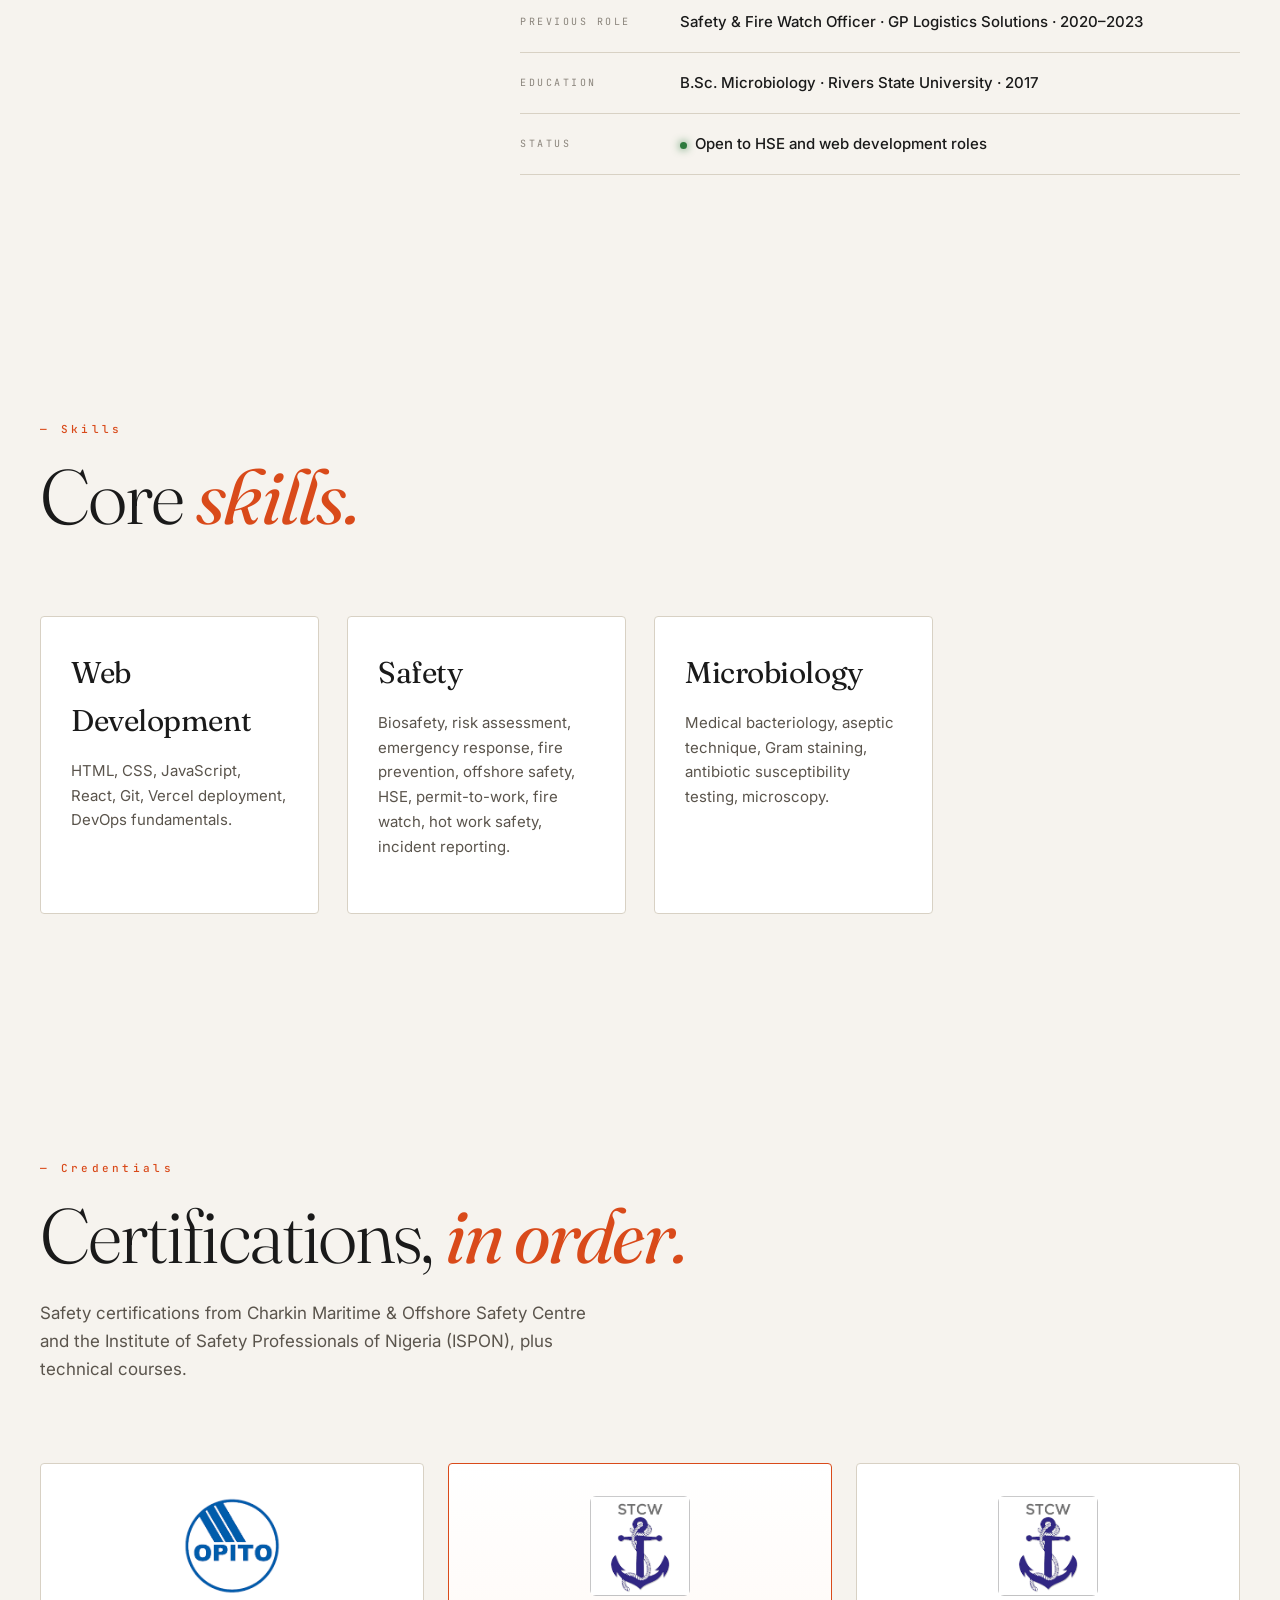
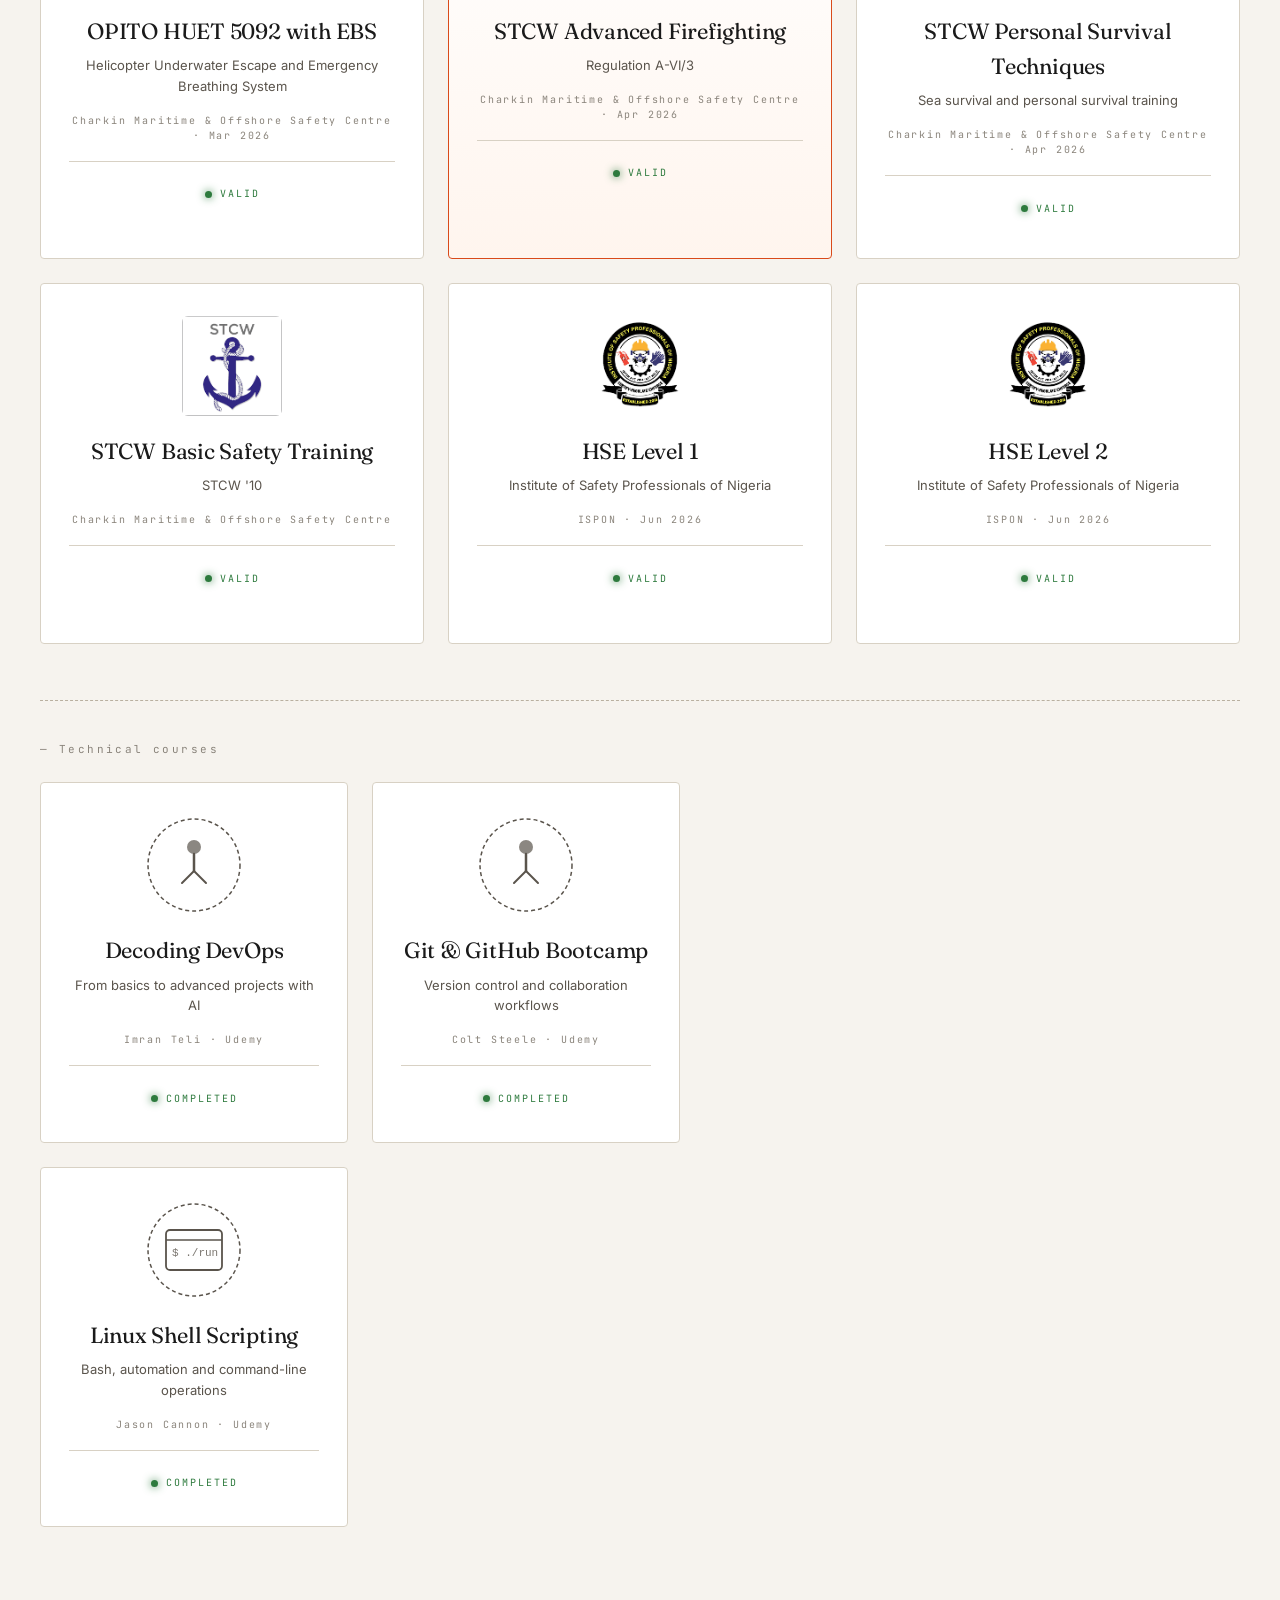
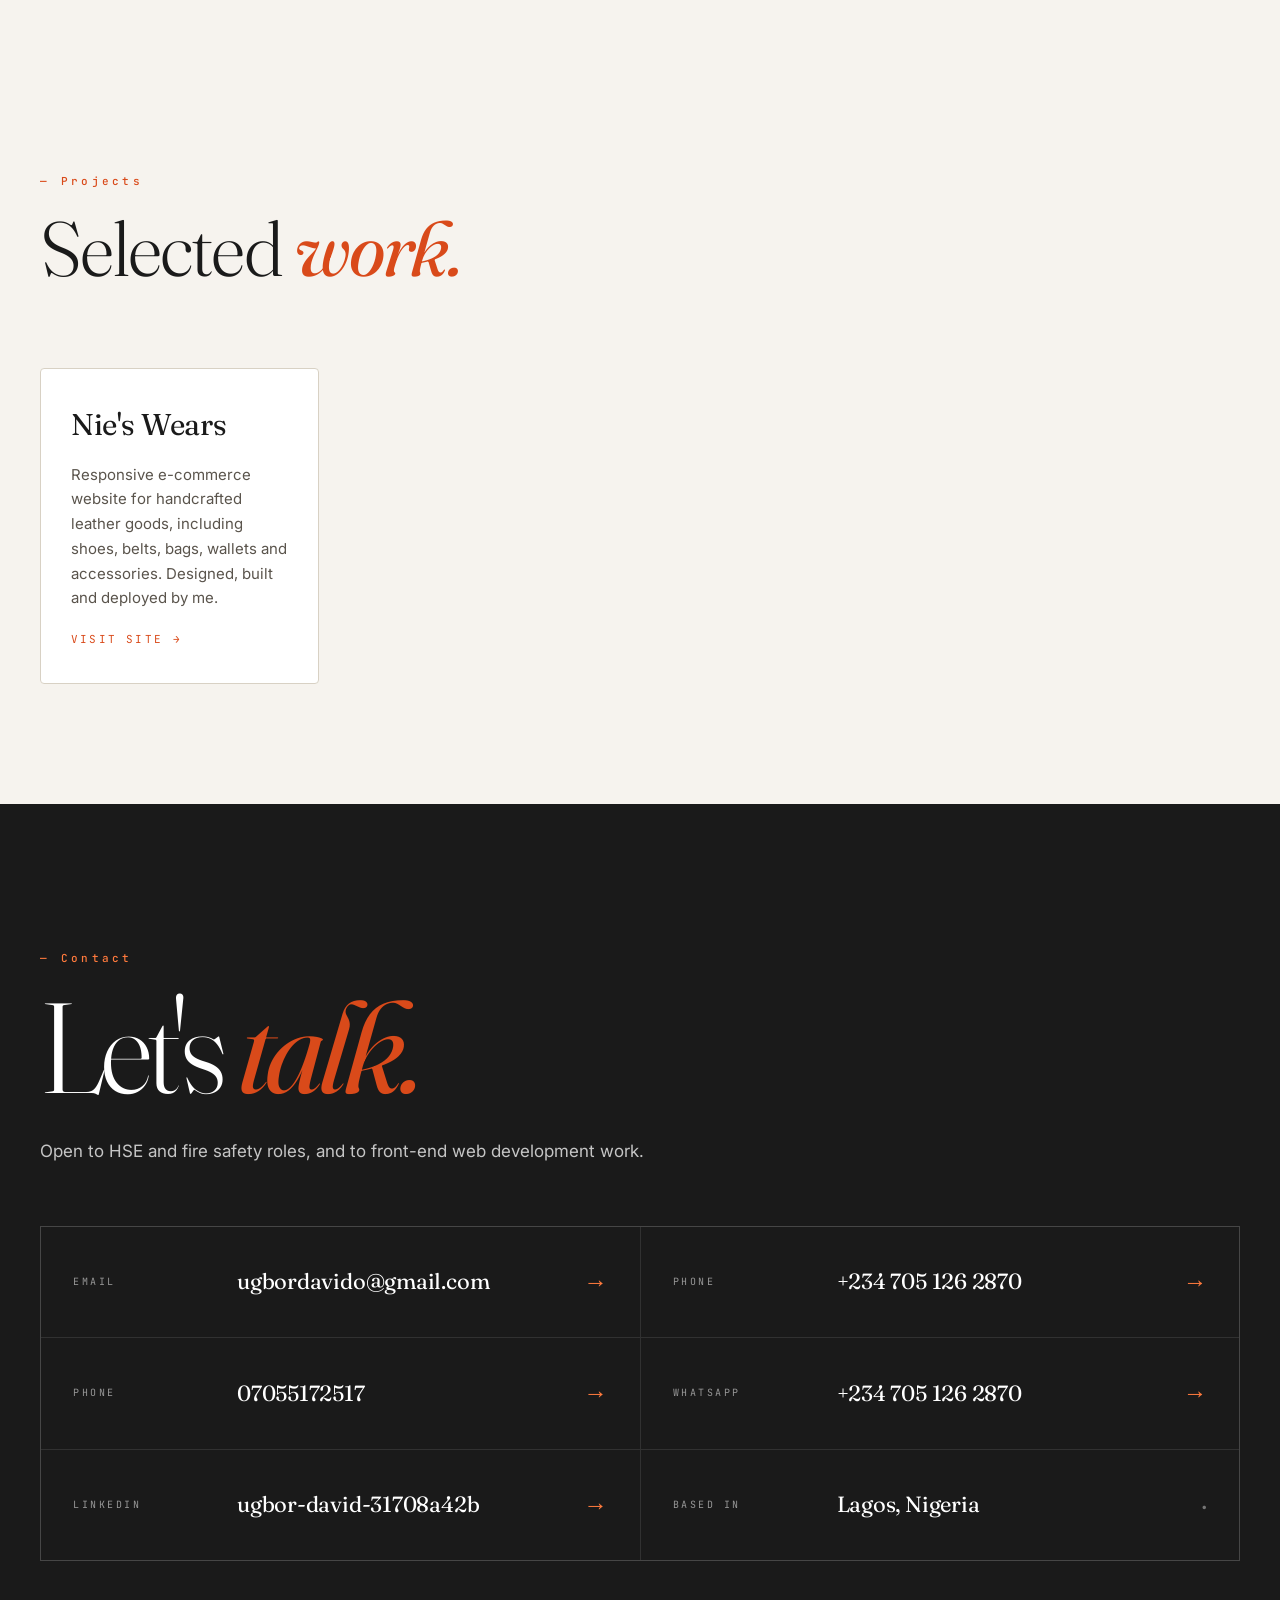
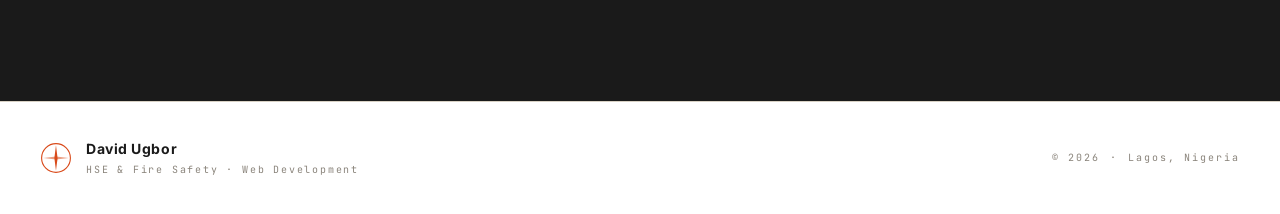
==== commit 261e58ca: "Update print statement from 'Hello' to 'Goodbye'" ====
--- a/index.html
+++ b/index.html
@@ -3,8 +3,16 @@
 <head>
 <meta charset="UTF-8" />
 <meta name="viewport" content="width=device-width, initial-scale=1.0" />
-<title>David Ugbor — Maritime Safety & Fire Officer · Offshore West Africa</title>
-<meta name="description" content="David Ugbor — STCW-certified Maritime Safety & Fire Officer. Advanced Fire Fighting (IMO 2.03), OPITO HUET 5092, ISPON HSE I & II. Based in Port Harcourt, available for offshore mobilisation." />
+<!-- Google tag (gtag.js) -->
+<script async src="https://www.googletagmanager.com/gtag/js?id=G-2YXZ68DEJ7"></script>
+<script>
+  window.dataLayer = window.dataLayer || [];
+  function gtag(){dataLayer.push(arguments);}
+  gtag('js', new Date());
+  gtag('config', 'G-2YXZ68DEJ7');
+</script>
+<title>David Ugbor — HSE & Fire Safety Professional · Web Developer</title>
+<meta name="description" content="David Ugbor — HSE and fire safety professional with field experience at GP Logistics Solutions, Advanced Firefighting certified (STCW A-VI/3), ISPON HSE Levels 1 and 2, and a web development intern at Albantsho. Based in Lagos, Nigeria." />
 <link rel="preconnect" href="https://fonts.googleapis.com">
 <link rel="preconnect" href="https://fonts.gstatic.com" crossorigin>
 <link href="https://fonts.googleapis.com/css2?family=Fraunces:ital,opsz,wght@0,9..144,300;0,9..144,400;0,9..144,500;0,9..144,600;1,9..144,300;1,9..144,400&family=Inter:wght@300;400;500;600;700&family=JetBrains+Mono:wght@400;500;600&display=swap" rel="stylesheet">
@@ -12,9 +20,7 @@
 </head>
 <body>
 
-<!-- ========================================================= -->
 <!-- TOP NAV -->
-<!-- ========================================================= -->
 <header class="top-bar">
   <div class="top-bar-inner">
     <a href="#top" class="logo">
@@ -27,59 +33,40 @@
       </div>
       <div class="logo-text">
         <span class="logo-name">DAVID UGBOR</span>
-        <span class="logo-sub">MARITIME SAFETY / FIRE OFFICER</span>
+        <span class="logo-sub">HSE &amp; FIRE SAFETY · WEB DEVELOPMENT</span>
       </div>
     </a>
 
     <nav class="main-nav" aria-label="Primary">
       <a href="#top">Home</a>
-      <a href="#pillars">Services</a>
+      <a href="#services">Services</a>
       <a href="#bio">Bio</a>
       <a href="#credentials">Credentials</a>
-      <a href="#fleet">Fleet</a>
-      <a href="#waters">Waters</a>
+      <a href="#projects">Projects</a>
       <a href="#contact">Contact</a>
     </nav>
 
-    <a href="#credo" class="logo-mark-nav" aria-label="Scroll to personal credo">
+    <a href="#top" class="logo-mark-nav" aria-label="Back to top">
       <svg viewBox="0 0 48 48" width="42" height="42" aria-hidden="true">
-        <!-- Background disc -->
         <circle cx="24" cy="24" r="23.5" fill="#1a1a1a"/>
-        <!-- Accent ring -->
         <circle cx="24" cy="24" r="22" fill="none" stroke="#d94a1a" stroke-width="1.4"/>
-        <!-- Subtle inner ring -->
         <circle cx="24" cy="24" r="19" fill="none" stroke="rgba(255,255,255,0.07)" stroke-width="0.5"/>
-        <!-- HARD HAT dome (replaces anchor crown ring) -->
         <path d="M14,22 Q24,9 34,22" fill="none" stroke="white" stroke-width="2.2" stroke-linecap="round"/>
-        <!-- Hard hat brim -->
         <line x1="11.5" y1="23.5" x2="36.5" y2="23.5" stroke="white" stroke-width="2" stroke-linecap="round"/>
-        <!-- Anchor crown knob -->
         <circle cx="24" cy="23.5" r="2" fill="#1a1a1a" stroke="white" stroke-width="1.5"/>
-        <!-- ANCHOR stem -->
         <line x1="24" y1="23.5" x2="24" y2="38" stroke="white" stroke-width="2.2" stroke-linecap="round"/>
-        <!-- ANCHOR crossbar (the offshore platform deck) -->
         <line x1="13" y1="29" x2="35" y2="29" stroke="white" stroke-width="1.8" stroke-linecap="round"/>
-        <!-- OIL DERRICKS on crossbar ends -->
         <path d="M13,29 L15.5,23 L18,29Z" fill="none" stroke="#d94a1a" stroke-width="1.1" stroke-linejoin="round"/>
         <path d="M30,29 L32.5,23 L35,29Z" fill="none" stroke="#d94a1a" stroke-width="1.1" stroke-linejoin="round"/>
-        <!-- Gas flares on derrick peaks -->
-        <path d="M15.5,23 C14.8,21 16.3,19.5 15.5,21 C15.9,19.8 17,20.2 15.5,23Z" fill="#d94a1a"/>
-        <path d="M32.5,23 C31.8,21 33.3,19.5 32.5,21 C32.9,19.8 34,20.2 32.5,23Z" fill="#d94a1a"/>
-        <!-- Anchor base arc -->
         <path d="M21,38 Q24,34.5 27,38" fill="none" stroke="white" stroke-width="1.8" stroke-linecap="round"/>
-        <!-- FIRE FIGHTING FLAMES at flukes -->
         <path d="M22,38 C19,36 15.5,37.5 16,41.5 C16.5,44.5 20,43.5 21,41.5 C22,39.5 22,38 22,38Z" fill="#d94a1a"/>
-        <path d="M21.5,39.5 C19.5,38 17.5,39.5 18,42 C18.5,44 20.5,43 21,41.5 C21.5,40 21.5,39.5 21.5,39.5Z" fill="#ff7a3d" opacity="0.65"/>
         <path d="M26,38 C29,36 32.5,37.5 32,41.5 C31.5,44.5 28,43.5 27,41.5 C26,39.5 26,38 26,38Z" fill="#d94a1a"/>
-        <path d="M26.5,39.5 C28.5,38 30.5,39.5 30,42 C29.5,44 27.5,43 27,41.5 C26.5,40 26.5,39.5 26.5,39.5Z" fill="#ff7a3d" opacity="0.65"/>
       </svg>
     </a>
   </div>
 </header>
 
-<!-- ========================================================= -->
-<!-- HERO — Rotating image carousel -->
-<!-- ========================================================= -->
+<!-- HERO -->
 <section class="hero" id="top">
   <div class="hero-carousel" id="heroCarousel">
 
@@ -88,56 +75,55 @@
     </video>
 
     <div class="hero-slide active" data-slide="0">
-      <img class="slide-art" src="images/fire-fight.jpeg" alt="David Ugbor in red coverall fighting fire with extinguisher during AFF training" style="object-position: center 45%;">
+      <img class="slide-art" src="images/fire-fight.jpeg" alt="David Ugbor in red coverall fighting fire with extinguisher during Advanced Firefighting training" style="object-position: center 45%;">
       <div class="slide-caption mono">
         <span>01 / 04</span>
-        <span>Advanced Fire Fighting · Live burn · Port Harcourt</span>
+        <span>Advanced Firefighting · STCW A-VI/3</span>
       </div>
     </div>
 
     <div class="hero-slide" data-slide="1">
-      <img class="slide-art" src="images/huet-escape.jpeg" alt="HUET underwater escape training with emergency breathing system" style="object-position: center 20%;">
+      <img class="slide-art" src="images/huet-escape.jpeg" alt="HUET underwater escape training with Emergency Breathing System" style="object-position: center 20%;">
       <div class="slide-caption mono">
         <span>02 / 04</span>
-        <span>OPITO HUET 5092 · EBS deployment · Escape drill</span>
+        <span>OPITO HUET 5092 · EBS</span>
       </div>
     </div>
 
     <div class="hero-slide" data-slide="2">
-      <img class="slide-art" src="images/group-fire.jpeg" alt="Fire fighting team training with extinguishers at Charkin Maritime">
+      <img class="slide-art" src="images/group-fire.jpeg" alt="Fire fighting team training with extinguishers">
       <div class="slide-caption mono">
         <span>03 / 04</span>
-        <span>Team fire response · IMO 2.03 drill · Charkin</span>
+        <span>Team fire response · Charkin Maritime &amp; Offshore Safety Centre</span>
       </div>
     </div>
 
     <div class="hero-slide" data-slide="3">
-      <img class="slide-art" src="images/sea-survival.jpeg" alt="Sea survival training on liferaft in pool" style="object-position: center 15%;">
+      <img class="slide-art" src="images/sea-survival.jpeg" alt="Sea survival training on liferaft" style="object-position: center 15%;">
       <div class="slide-caption mono">
         <span>04 / 04</span>
-        <span>Sea survival · Liferaft drill · STCW-A-VI/1</span>
-      </div>
-    </div>
-
-    <!-- Hero overlay text -->
+        <span>Personal Survival Techniques · STCW</span>
+      </div>
+    </div>
+
     <div class="hero-overlay">
-      <p class="hero-eyebrow mono">MARITIME SAFETY / FIRE OFFICER · OFFSHORE WEST AFRICA</p>
+      <p class="hero-eyebrow mono">HSE &amp; FIRE SAFETY · WEB DEVELOPMENT · LAGOS</p>
       <h1 class="hero-h">
-        <span class="line"><span>Certified. Field-proven.</span></span>
-        <span class="line"><span><em>Ready to mobilise.</em></span></span>
+        <span class="line"><span>Fire safety &amp; HSE.</span></span>
+        <span class="line"><span><em>Built for the web.</em></span></span>
       </h1>
       <p class="hero-sub">
-        I am <strong>David Ugbor</strong> — Maritime Safety &amp; Fire Officer,
-        <strong>Advanced Fire Fighting certified</strong> (IMO 2.03), ISPON HSE Level 1 &amp; 2.
-        Two years of active field safety at Fieldoption Engineering Ltd. Zero lost-time incidents.
+        I am <strong>David Ugbor</strong>, a Safety Officer and Fire Watch Officer with
+        field experience at <strong>GP Logistics Solutions Limited</strong>, and a
+        <strong>Web Development Intern at Albantsho</strong>. Certified in
+        Advanced Firefighting, OPITO HUET 5092 with EBS, and ISPON HSE Levels 1 and 2.
       </p>
       <div class="hero-cta">
-        <a href="#pillars" class="btn">What I do</a>
-        <a href="#contact" class="btn btn-ghost">Hire me</a>
-      </div>
-    </div>
-
-    <!-- Slide dots -->
+        <a href="#services" class="btn">What I do</a>
+        <a href="#contact" class="btn btn-ghost">Contact me</a>
+      </div>
+    </div>
+
     <div class="hero-dots" id="heroDots">
       <button type="button" class="dot active" data-i="0" aria-label="Slide 1 of 4"></button>
       <button type="button" class="dot" data-i="1" aria-label="Slide 2 of 4"></button>
@@ -147,16 +133,14 @@
   </div>
 </section>
 
-<!-- ========================================================= -->
-<!-- PILLARS — Four service cards -->
-<!-- ========================================================= -->
-<section class="pillars" id="pillars">
+<!-- SERVICES -->
+<section class="pillars" id="services">
   <div class="section-head">
     <span class="section-tag mono">— Services</span>
-    <h2 class="section-h">Four disciplines, <em>one officer.</em></h2>
+    <h2 class="section-h">Safety and software, <em>one professional.</em></h2>
     <p class="section-lead">
-      Fire watch, advanced firefighting response, HSE compliance, and HUET-certified
-      for helicopter offshore transit. Cross-trained, cross-certified.
+      Field HSE and fire watch experience, plus front-end web development with
+      HTML, CSS, JavaScript, React and Git.
     </p>
   </div>
 
@@ -164,259 +148,246 @@
 
     <article class="pillar">
       <div class="pillar-img">
-        <img src="images/fire-fight.jpeg" alt="Fire watch in action — David Ugbor with extinguisher" class="pillar-photo" style="object-position: center 40%;">
+        <img src="images/fire-fight.jpeg" alt="Fire watch and hot work safety" class="pillar-photo" style="object-position: center 40%;">
         <span class="pillar-num">01</span>
       </div>
       <div class="pillar-body">
-        <h3>Fire Watch Officer</h3>
-        <p class="pillar-summary">2+ years standing watch over hot work, fuel transfers, and high-risk industrial operations. Permit-to-work authority, fixed-system audits, and HSE compliance across active field sites.</p>
+        <h3>Fire Watch &amp; Hot Work Safety</h3>
+        <p class="pillar-summary">Fire watch cover during hot work, with permit-to-work enforcement and readiness of emergency response equipment.</p>
         <ul class="pillar-bullets">
-          <li>Hot work permit issue &amp; oversight</li>
-          <li>Extinguisher &amp; fixed-system daily audits</li>
-          <li>Atmosphere &amp; gas-free testing</li>
-          <li>Sentry duty during welding / cutting / grinding</li>
+          <li>Fire watch during hot work operations</li>
+          <li>Permit-to-work procedures</li>
+          <li>Emergency response equipment readiness</li>
         </ul>
-        <a href="#contact" class="pillar-more">Engage <span>→</span></a>
+        <a href="#contact" class="pillar-more">Contact <span>→</span></a>
       </div>
     </article>
 
     <article class="pillar">
       <div class="pillar-img">
-        <img src="images/group-fire.jpeg" alt="Advanced Fire Fighting team training with extinguishers" class="pillar-photo" style="object-position: center 25%;">
+        <img src="images/group-fire.jpeg" alt="Safety inspections and team training" class="pillar-photo" style="object-position: center 25%;">
         <span class="pillar-num">02</span>
       </div>
       <div class="pillar-body">
-        <h3>Advanced Fire Fighting</h3>
-        <p class="pillar-summary">IMO 2.03 certified — trained in BA entry, compartment fire attack, foam &amp; CO₂ deployment, search &amp; rescue in smoke-filled spaces.</p>
+        <h3>HSE &amp; Incident Management</h3>
+        <p class="pillar-summary">Site hazard monitoring, safety inspections, and documented investigation of incidents and near misses.</p>
         <ul class="pillar-bullets">
-          <li>Breathing Apparatus (BA) entry &amp; team lead</li>
-          <li>Foam, dry-powder &amp; CO₂ attack</li>
-          <li>Compartment &amp; machinery space fires</li>
-          <li>Search, rescue &amp; casualty removal</li>
+          <li>Hazard monitoring and HSE policy enforcement</li>
+          <li>Safety inspections, toolbox talks and inductions</li>
+          <li>Incident and near-miss investigation with corrective actions</li>
         </ul>
-        <a href="#contact" class="pillar-more">Engage <span>→</span></a>
+        <a href="#contact" class="pillar-more">Contact <span>→</span></a>
       </div>
     </article>
 
     <article class="pillar">
       <div class="pillar-img">
-        <img src="images/sea-survival.jpeg" alt="Sea survival training — David Ugbor on liferaft" class="pillar-photo" style="object-position: center 20%;">
+        <img src="images/huet-close.jpeg" alt="OPITO HUET training with EBS" class="pillar-photo" style="object-position: center top;">
         <span class="pillar-num">03</span>
       </div>
       <div class="pillar-body">
-        <h3>HSE Compliance &amp; Sea Survival</h3>
-        <p class="pillar-summary">ISPON Level 1 &amp; 2 certified. STCW Basic Sea Survival (SAS) trained — liferaft deployment and emergency donning drills. JSA-led culture, behaviour-based safety, root-cause incident reporting to IMO standards.</p>
+        <h3>Advanced Firefighting &amp; Survival</h3>
+        <p class="pillar-summary">Certified in Advanced Firefighting, Personal Survival Techniques, and OPITO HUET 5092 with Emergency Breathing System.</p>
         <ul class="pillar-bullets">
-          <li>Toolbox talks &amp; JSAs</li>
-          <li>Risk assessment for non-routine ops</li>
-          <li>Near-miss &amp; root-cause reporting</li>
-          <li>Audit-ready documentation</li>
-          <li>Liferaft deployment &amp; sea survival drills</li>
-          <li>Emergency immersion suit &amp; lifejacket donning</li>
+          <li>STCW Advanced Firefighting (A-VI/3)</li>
+          <li>STCW Personal Survival Techniques</li>
+          <li>OPITO HUET 5092 with EBS</li>
         </ul>
-        <a href="#contact" class="pillar-more">Engage <span>→</span></a>
+        <a href="#credentials" class="pillar-more">View credentials <span>→</span></a>
       </div>
     </article>
 
     <article class="pillar">
       <div class="pillar-img">
-        <img src="images/huet-close.jpeg" alt="OPITO HUET training — underwater escape with EBS" class="pillar-photo" style="object-position: center top;">
+        <img src="images/portrait.jpeg" alt="David Ugbor" class="pillar-photo" style="object-position: center 30%;">
         <span class="pillar-num">04</span>
       </div>
       <div class="pillar-body">
-        <h3>OPITO HUET + EBS</h3>
-        <p class="pillar-summary">OPITO-certified for helicopter offshore transit. Standard 5092 covers underwater escape training and Emergency Breathing System (EBS) deployment.</p>
+        <h3>Web Development</h3>
+        <p class="pillar-summary">Building and maintaining websites and admin apps as a remote Web Development Intern at Albantsho, and deploying projects on Vercel.</p>
         <ul class="pillar-bullets">
-          <li>Helicopter Underwater Escape (HUET)</li>
-          <li>Emergency Breathing System (EBS)</li>
-          <li>Inverted ditching &amp; window exit</li>
-          <li>Offshore transit safety compliant</li>
+          <li>HTML, CSS, JavaScript and React</li>
+          <li>Bug fixing and UI updates</li>
+          <li>Git and Vercel deployment</li>
         </ul>
-        <a href="#contact" class="pillar-more">Engage <span>→</span></a>
-      </div>
-    </article>
-
-  </div>
-</section>
-
-<!-- ========================================================= -->
-<!-- STATS BAND -->
-<!-- ========================================================= -->
+        <a href="#projects" class="pillar-more">See projects <span>→</span></a>
+      </div>
+    </article>
+
+  </div>
+</section>
+
+<!-- STATS -->
 <section class="stats-band">
   <div class="stat-card">
-    <span class="stat-num" data-count="2">0</span><span class="stat-suf">+</span>
-    <span class="stat-lab">Years field experience</span>
+    <span class="stat-num" data-count="3">0</span><span class="stat-suf">+</span>
+    <span class="stat-lab">Years HSE field experience</span>
   </div>
   <div class="stat-card">
-    <span class="stat-num" data-count="4">0</span>
-    <span class="stat-lab">Disciplines</span>
+    <span class="stat-num" data-count="3">0</span><span class="stat-suf">+</span>
+    <span class="stat-lab">Years web development</span>
   </div>
   <div class="stat-card">
-    <span class="stat-num" data-count="5">0</span>
-    <span class="stat-lab">Live certifications</span>
+    <span class="stat-num" data-count="6">0</span>
+    <span class="stat-lab">Safety certifications</span>
   </div>
   <div class="stat-card">
-    <span class="stat-num" data-count="0">0</span>
-    <span class="stat-lab">Lost-time incidents</span>
-  </div>
-</section>
-
-<!-- ========================================================= -->
+    <span class="stat-num" data-count="3">0</span>
+    <span class="stat-lab">Technical courses</span>
+  </div>
+</section>
+
 <!-- BIO -->
-<!-- ========================================================= -->
 <section class="bio" id="bio">
   <div class="bio-grid">
     <div class="bio-portrait">
       <div class="portrait-frame">
-        <img src="images/portrait.jpeg" alt="David Ugbor — Maritime Safety & Fire Officer, Port Harcourt" class="portrait-img">
-      </div>
-      <p class="portrait-caption mono">FIG. 01 — D. UGBOR · CHARKIN MARITIME OFFSHORE SAFETY CENTER</p>
+        <img src="images/portrait.jpeg" alt="David Ugbor, HSE and fire safety professional, Port Harcourt" class="portrait-img">
+      </div>
+      <p class="portrait-caption mono">FIG. 01 — D. UGBOR · LAGOS, NIGERIA</p>
     </div>
 
     <div class="bio-text">
       <span class="section-tag mono">— Bio</span>
       <h2 class="section-h">
-        Based in Port Harcourt. <em>Offshore-ready.</em>
+        Safety officer. <em>Web developer.</em>
       </h2>
       <p class="bio-lead">
-        I grew up in Port Harcourt — Nigeria's oil capital — and trained at
-        <strong>Charkin Maritime Offshore Safety Center</strong>, completing
-        STCW Basic Safety, <strong>Advanced Fire Fighting (IMO 2.03)</strong>,
-        OPITO HUET 5092 with EBS, and ISPON HSE Levels 1 &amp; 2.
+        I hold a B.Sc. in Microbiology from Rivers State University (2017). From
+        <strong>January 2020 to January 2023</strong> I worked at
+        <strong>GP Logistics Solutions Limited</strong> as a Safety Officer and Fire Watch Officer.
+        I monitored work sites for hazards, enforced HSE and permit-to-work procedures,
+        provided fire watch cover during hot work, ran safety inspections and toolbox talks,
+        and investigated incidents and near misses.
       </p>
       <p class="bio-lead">
-        From <strong>2022 to 2024</strong> I worked at
-        <strong>Fieldoption Engineering Ltd</strong> as a Fire Watch and Safety
-        Officer — standing watch over live industrial operations, managing
-        hot-work permits, conducting daily fixed-system checks, and running
-        HSE compliance across active field sites.
+        Since <strong>January 2023</strong>, I have worked remotely as a
+        <strong>Web Development Intern at Albantsho</strong>, collaborating with design and
+        engineering teams to build and maintain the website and admin app, fixing bugs,
+        and implementing UI updates.
       </p>
-      <p class="bio-lead">
-        The Advanced Fire Fighting certification covers BA entry, compartment
-        fire attack, foam and CO₂ deployment, search and rescue in smoke-filled
-        spaces, and casualty removal. Holding both the fire watch qualification
-        and the AFF certification means covering prevention and emergency
-        response in a single role.
-      </p>
-
-      <p class="bio-lead bio-devops">
-        Modern safety operations run on digital systems. Certified in
-        <strong>Git &amp; GitHub</strong> and <strong>Linux Shell Scripting</strong>
-        to stay current with the technical side of the industry.
-      </p>
 
       <div class="bio-quick">
-        <div><span class="qk-key mono">BASED IN</span><span class="qk-val">Port Harcourt, Nigeria</span></div>
-        <div><span class="qk-key mono">EMPLOYER</span><span class="qk-val">Fieldoption Engineering Ltd · 2022–2024</span></div>
-        <div><span class="qk-key mono">LANGUAGES</span><span class="qk-val">English · Pidgin · Igbo</span></div>
-        <div><span class="qk-key mono">STATUS</span><span class="qk-val"><span class="dot-ok"></span>Available — seeking offshore mobilisation</span></div>
-      </div>
-    </div>
-  </div>
-</section>
-
-<!-- ========================================================= -->
-<!-- QUOTE BAND -->
-<!-- ========================================================= -->
-<section class="quote-band" id="credo">
-  <p class="mono-eyebrow mono">— Personal credo</p>
-  <blockquote class="quote-body">
-    “A safe ship is a <em>thinking</em> ship. The job is not to be brave when
-    it burns — it is to make sure it never does.”
-  </blockquote>
-</section>
-
-<!-- ========================================================= -->
+        <div><span class="qk-key mono">BASED IN</span><span class="qk-val">Lagos, Nigeria</span></div>
+        <div><span class="qk-key mono">CURRENT ROLE</span><span class="qk-val">Web Development Intern · Albantsho</span></div>
+        <div><span class="qk-key mono">PREVIOUS ROLE</span><span class="qk-val">Safety &amp; Fire Watch Officer · GP Logistics Solutions · 2020–2023</span></div>
+        <div><span class="qk-key mono">EDUCATION</span><span class="qk-val">B.Sc. Microbiology · Rivers State University · 2017</span></div>
+        <div><span class="qk-key mono">STATUS</span><span class="qk-val"><span class="dot-ok"></span>Open to HSE and web development roles</span></div>
+      </div>
+    </div>
+  </div>
+</section>
+
+<!-- SKILLS -->
+<section class="pillars" id="skills">
+  <div class="section-head">
+    <span class="section-tag mono">— Skills</span>
+    <h2 class="section-h">Core <em>skills.</em></h2>
+  </div>
+  <div class="pillar-grid">
+    <article class="pillar">
+      <div class="pillar-body">
+        <h3>Web Development</h3>
+        <p class="pillar-summary">HTML, CSS, JavaScript, React, Git, Vercel deployment, DevOps fundamentals.</p>
+      </div>
+    </article>
+    <article class="pillar">
+      <div class="pillar-body">
+        <h3>Safety</h3>
+        <p class="pillar-summary">Biosafety, risk assessment, emergency response, fire prevention, offshore safety, HSE, permit-to-work, fire watch, hot work safety, incident reporting.</p>
+      </div>
+    </article>
+    <article class="pillar">
+      <div class="pillar-body">
+        <h3>Microbiology</h3>
+        <p class="pillar-summary">Medical bacteriology, aseptic technique, Gram staining, antibiotic susceptibility testing, microscopy.</p>
+      </div>
+    </article>
+  </div>
+</section>
+
 <!-- CREDENTIALS -->
-<!-- ========================================================= -->
 <section class="credentials" id="credentials">
   <div class="section-head">
     <span class="section-tag mono">— Credentials</span>
-    <h2 class="section-h">Papers, <em>in order.</em></h2>
+    <h2 class="section-h">Certifications, <em>in order.</em></h2>
     <p class="section-lead">
-      Every credential is current, verifiable, and issued by an accredited
-      maritime authority.
+      Safety certifications from Charkin Maritime &amp; Offshore Safety Centre and the
+      Institute of Safety Professionals of Nigeria (ISPON), plus technical courses.
     </p>
   </div>
 
   <div class="cred-grid">
 
-    <!-- STCW badge — real logo -->
-    <article class="cred" data-cert="images/cert-stcw.jpeg" role="button" tabindex="0" aria-label="View STCW 2010 certificate">
+    <article class="cred" data-cert="images/cert-huet.jpeg" role="button" tabindex="0" aria-label="View OPITO HUET 5092 certificate">
       <div class="cred-medal">
-        <img src="images/logo-stcw.png" alt="STCW anchor logo" class="cred-logo">
-      </div>
-      <h3>STCW 2010</h3>
-      <p>Basic Safety Training · STCW-A-VI/1</p>
-      <span class="cred-issuer">Charkin Maritime Offshore Safety Center</span>
+        <img src="images/logo-opito.png" alt="OPITO logo" class="cred-logo">
+      </div>
+      <h3>OPITO HUET 5092 with EBS</h3>
+      <p>Helicopter Underwater Escape and Emergency Breathing System</p>
+      <span class="cred-issuer">Charkin Maritime &amp; Offshore Safety Centre · Mar 2026</span>
       <span class="cred-tag"><span class="dot-ok"></span>Valid</span>
       <span class="cred-view-cert mono">View certificate →</span>
     </article>
 
-    <!-- AFF — STCW real logo -->
-    <article class="cred featured" data-cert="images/cert-aff.jpeg" role="button" tabindex="0" aria-label="View Advanced Fire Fighting certificate">
+    <article class="cred featured" data-cert="images/cert-aff.jpeg" role="button" tabindex="0" aria-label="View STCW Advanced Firefighting certificate">
       <div class="cred-medal">
-        <img src="images/logo-stcw.png" alt="STCW Advanced Fire Fighting logo" class="cred-logo">
-      </div>
-      <h3>Advanced Fire Fighting</h3>
-      <p>AFF · IMO 2.03 · STCW-A-VI/3</p>
-      <span class="cred-issuer">Charkin Maritime Offshore Safety Center</span>
-      <span class="cred-tag"><span class="dot-ok"></span>Primary specialty</span>
-      <span class="cred-view-cert mono">View certificate →</span>
-    </article>
-
-    <!-- OPITO badge — real logo -->
-    <article class="cred" data-cert="images/cert-huet.jpeg" role="button" tabindex="0" aria-label="View OPITO HUET 5092 certificate">
-      <div class="cred-medal">
-        <img src="images/logo-opito.png" alt="OPITO official logo" class="cred-logo">
-      </div>
-      <h3>OPITO HUET 5092</h3>
-      <p>Helicopter Underwater Escape + EBS</p>
-      <span class="cred-issuer">Charkin Maritime Offshore Safety Center</span>
+        <img src="images/logo-stcw.png" alt="STCW logo" class="cred-logo">
+      </div>
+      <h3>STCW Advanced Firefighting</h3>
+      <p>Regulation A-VI/3</p>
+      <span class="cred-issuer">Charkin Maritime &amp; Offshore Safety Centre · Apr 2026</span>
       <span class="cred-tag"><span class="dot-ok"></span>Valid</span>
       <span class="cred-view-cert mono">View certificate →</span>
     </article>
 
-    <!-- ISPON HSE 1 badge — real logo -->
+    <article class="cred" role="button" tabindex="0" aria-label="STCW Personal Survival Techniques">
+      <div class="cred-medal">
+        <img src="images/logo-stcw.png" alt="STCW logo" class="cred-logo">
+      </div>
+      <h3>STCW Personal Survival Techniques</h3>
+      <p>Sea survival and personal survival training</p>
+      <span class="cred-issuer">Charkin Maritime &amp; Offshore Safety Centre · Apr 2026</span>
+      <span class="cred-tag"><span class="dot-ok"></span>Valid</span>
+    </article>
+
+    <article class="cred" data-cert="images/cert-stcw.jpeg" role="button" tabindex="0" aria-label="View STCW Basic Safety Training certificate">
+      <div class="cred-medal">
+        <img src="images/logo-stcw.png" alt="STCW logo" class="cred-logo">
+      </div>
+      <h3>STCW Basic Safety Training</h3>
+      <p>STCW '10</p>
+      <span class="cred-issuer">Charkin Maritime &amp; Offshore Safety Centre</span>
+      <span class="cred-tag"><span class="dot-ok"></span>Valid</span>
+      <span class="cred-view-cert mono">View certificate →</span>
+    </article>
+
     <article class="cred" data-cert="images/cert-ispon-1.jpeg" role="button" tabindex="0" aria-label="View ISPON HSE Level 1 certificate">
       <div class="cred-medal">
-        <img src="images/logo-ispon.png" alt="ISPON official badge" class="cred-logo">
-      </div>
-      <h3>ISPON HSE Level 1</h3>
-      <p>Occupational Health, Safety &amp; Environment</p>
-      <span class="cred-issuer">Institute of Safety Professionals of Nigeria</span>
+        <img src="images/logo-ispon.png" alt="ISPON logo" class="cred-logo">
+      </div>
+      <h3>HSE Level 1</h3>
+      <p>Institute of Safety Professionals of Nigeria</p>
+      <span class="cred-issuer">ISPON · Jun 2026</span>
       <span class="cred-tag"><span class="dot-ok"></span>Valid</span>
       <span class="cred-view-cert mono">View certificate →</span>
     </article>
 
-    <!-- ISPON HSE 2 badge — real logo -->
     <article class="cred" data-cert="images/cert-ispon-2.jpeg" role="button" tabindex="0" aria-label="View ISPON HSE Level 2 certificate">
       <div class="cred-medal">
-        <img src="images/logo-ispon.png" alt="ISPON official badge" class="cred-logo">
-      </div>
-      <h3>ISPON HSE Level 2</h3>
-      <p>Advanced HSE Management</p>
-      <span class="cred-issuer">Institute of Safety Professionals of Nigeria</span>
+        <img src="images/logo-ispon.png" alt="ISPON logo" class="cred-logo">
+      </div>
+      <h3>HSE Level 2</h3>
+      <p>Institute of Safety Professionals of Nigeria</p>
+      <span class="cred-issuer">ISPON · Jun 2026</span>
       <span class="cred-tag"><span class="dot-ok"></span>Valid</span>
       <span class="cred-view-cert mono">View certificate →</span>
     </article>
 
-    <!-- Charkin badge — real logo -->
-    <article class="cred" data-cert="images/cert-charkin.jpeg" role="button" tabindex="0" aria-label="View Charkin training certificate">
-      <div class="cred-medal">
-        <img src="images/logo-charkin.png" alt="Charkin Maritime Offshore Safety Center logo" class="cred-logo">
-      </div>
-      <h3>Charkin Trained</h3>
-      <p>Alumni of accredited maritime offshore safety center</p>
-      <span class="cred-issuer">Port Harcourt, Nigeria</span>
-      <span class="cred-tag"><span class="dot-ok"></span>Lifetime</span>
-      <span class="cred-view-cert mono">View certificate →</span>
-    </article>
-  </div>
-
-  <!-- IN PROGRESS -->
+  </div>
+
   <div class="cred-inprogress-wrap">
-    <p class="cred-inprogress-label mono">— Also certified</p>
+    <p class="cred-inprogress-label mono">— Technical courses</p>
     <div class="cred-grid cred-grid-inprogress">
 
       <article class="cred cred-wip">
@@ -427,14 +398,28 @@
             <line x1="50" y1="39" x2="50" y2="56" stroke="currentColor" stroke-width="2.5" stroke-linecap="round"/>
             <line x1="50" y1="56" x2="38" y2="68" stroke="currentColor" stroke-width="2" stroke-linecap="round"/>
             <line x1="50" y1="56" x2="62" y2="68" stroke="currentColor" stroke-width="2" stroke-linecap="round"/>
-            <line x1="50" y1="56" x2="36" y2="48" stroke="currentColor" stroke-width="2" stroke-linecap="round"/>
-            <line x1="50" y1="56" x2="64" y2="48" stroke="currentColor" stroke-width="2" stroke-linecap="round"/>
           </svg>
         </div>
-        <h3>Git &amp; GitHub</h3>
-        <p>Version control · Branching · Collaboration workflows</p>
-        <span class="cred-issuer">Colt Steele · Udemy Bootcamp</span>
-        <span class="cred-tag"><span class="dot-ok"></span>Certified</span>
+        <h3>Decoding DevOps</h3>
+        <p>From basics to advanced projects with AI</p>
+        <span class="cred-issuer">Imran Teli · Udemy</span>
+        <span class="cred-tag"><span class="dot-ok"></span>Completed</span>
+      </article>
+
+      <article class="cred cred-wip">
+        <div class="cred-medal">
+          <svg viewBox="0 0 100 100" width="100" height="100" aria-hidden="true" class="cred-wip-icon">
+            <circle cx="50" cy="50" r="46" fill="none" stroke="currentColor" stroke-width="1.5" stroke-dasharray="4 3"/>
+            <circle cx="50" cy="32" r="7" fill="currentColor" opacity="0.7"/>
+            <line x1="50" y1="39" x2="50" y2="56" stroke="currentColor" stroke-width="2.5" stroke-linecap="round"/>
+            <line x1="50" y1="56" x2="38" y2="68" stroke="currentColor" stroke-width="2" stroke-linecap="round"/>
+            <line x1="50" y1="56" x2="62" y2="68" stroke="currentColor" stroke-width="2" stroke-linecap="round"/>
+          </svg>
+        </div>
+        <h3>Git &amp; GitHub Bootcamp</h3>
+        <p>Version control and collaboration workflows</p>
+        <span class="cred-issuer">Colt Steele · Udemy</span>
+        <span class="cred-tag"><span class="dot-ok"></span>Completed</span>
       </article>
 
       <article class="cred cred-wip">
@@ -443,141 +428,43 @@
             <circle cx="50" cy="50" r="46" fill="none" stroke="currentColor" stroke-width="1.5" stroke-dasharray="4 3"/>
             <rect x="22" y="30" width="56" height="40" rx="4" fill="none" stroke="currentColor" stroke-width="1.8"/>
             <line x1="22" y1="40" x2="78" y2="40" stroke="currentColor" stroke-width="1.5"/>
-            <circle cx="29" cy="35" r="2" fill="currentColor" opacity="0.5"/>
-            <circle cx="36" cy="35" r="2" fill="currentColor" opacity="0.5"/>
-            <circle cx="43" cy="35" r="2" fill="currentColor" opacity="0.5"/>
             <text x="28" y="56" font-family="monospace" font-size="11" fill="currentColor" opacity="0.8">$ ./run</text>
-            <text x="28" y="65" font-family="monospace" font-size="9" fill="currentColor" opacity="0.5">▌</text>
           </svg>
         </div>
         <h3>Linux Shell Scripting</h3>
-        <p>Bash · Automation · Command-line operations</p>
+        <p>Bash, automation and command-line operations</p>
         <span class="cred-issuer">Jason Cannon · Udemy</span>
-        <span class="cred-tag"><span class="dot-ok"></span>Certified</span>
+        <span class="cred-tag"><span class="dot-ok"></span>Completed</span>
       </article>
 
     </div>
   </div>
 </section>
 
-<!-- ========================================================= -->
-<!-- FLEET -->
-<!-- ========================================================= -->
-<section class="fleet" id="fleet">
+<!-- PROJECTS -->
+<section class="pillars" id="projects">
   <div class="section-head">
-    <span class="section-tag mono">— Vessel readiness</span>
-    <h2 class="section-h">Trained for <em>three hulls.</em></h2>
-    <p class="section-lead">
-      Each vessel class brings a distinct hazard profile. STCW, AFF, HUET, and HSE-certified
-      to operate safely across all three.
-    </p>
-  </div>
-
-  <div class="fleet-rows">
-    <article class="vessel">
-      <div class="vessel-code">PSV</div>
-      <div class="vessel-body">
-        <h3>Platform Supply Vessel</h3>
-        <p>Cargo, fuel, water and dry-bulk delivery to fixed and floating platforms. The safety role: permit-to-work authority, fuel transfer oversight, HSE compliance, and AFF-certified emergency standby.</p>
-        <div class="vessel-tags">
-          <span>Permit to Work</span><span>HSE Compliance</span><span>Helideck Safety</span><span>AFF Standby</span>
-        </div>
-      </div>
-      <svg class="vessel-ship" viewBox="0 0 320 90" aria-hidden="true">
-        <path d="M10 65 L40 65 L52 50 L260 50 L282 65 L310 65 L310 78 L10 78 Z" fill="currentColor"/>
-        <rect x="80" y="28" width="60" height="22" fill="currentColor"/>
-        <rect x="148" y="18" width="34" height="32" fill="currentColor"/>
-        <path d="M165 18 L165 6" stroke="currentColor" stroke-width="2"/>
-      </svg>
-    </article>
-
-    <article class="vessel">
-      <div class="vessel-code">AHT</div>
-      <div class="vessel-body">
-        <h3>Anchor Handling Tug</h3>
-        <p>High-energy working environment — winches, wire, chain, and heavy rigging in constant motion. The safety role: JSA execution, risk assessment for rig moves, toolbox talks, near-miss reporting, and emergency response readiness.</p>
-        <div class="vessel-tags">
-          <span>JSA / Risk Assessment</span><span>Toolbox Talks</span><span>Rig Moves</span><span>Emergency Response</span>
-        </div>
-      </div>
-      <svg class="vessel-ship" viewBox="0 0 320 90" aria-hidden="true">
-        <path d="M10 65 L34 65 L50 50 L228 50 L268 65 L310 65 L300 78 L20 78 Z" fill="currentColor"/>
-        <rect x="100" y="20" width="70" height="30" fill="currentColor"/>
-        <rect x="180" y="30" width="22" height="20" fill="currentColor"/>
-        <path d="M118 20 L118 4 M148 20 L148 4" stroke="currentColor" stroke-width="2"/>
-      </svg>
-    </article>
-
-    <article class="vessel">
-      <div class="vessel-code">MPSV</div>
-      <div class="vessel-body">
-        <h3>Multi-Purpose Support Vessel</h3>
-        <p>ROV ops, dive support, crane work — hot work is constant. Hot-work permit authority, gas-free testing, AFF-certified response, and HSE documentation across simultaneous high-risk operations.</p>
-        <div class="vessel-tags">
-          <span>Hot Work Authority</span><span>Gas-Free Testing</span><span>AFF Response</span><span>HSE Documentation</span>
-        </div>
-      </div>
-      <svg class="vessel-ship" viewBox="0 0 320 90" aria-hidden="true">
-        <path d="M10 65 L40 65 L52 50 L260 50 L282 65 L310 65 L310 78 L10 78 Z" fill="currentColor"/>
-        <rect x="60" y="22" width="55" height="28" fill="currentColor"/>
-        <!-- Crane centered in hull -->
-        <path d="M138 50 L138 8 L200 8 L200 22" stroke="currentColor" stroke-width="2" fill="none"/>
-        <path d="M138 18 L170 18" stroke="currentColor" stroke-width="2"/>
-        <line x1="170" y1="18" x2="170" y2="32" stroke="currentColor" stroke-width="1" stroke-dasharray="3 2"/>
-        <circle cx="200" cy="30" r="3" fill="currentColor"/>
-      </svg>
-    </article>
-  </div>
-</section>
-
-<!-- ========================================================= -->
-<!-- WATERS WORKED -->
-<!-- ========================================================= -->
-<section class="waters" id="waters">
-  <div class="section-head">
-    <span class="section-tag mono">— Target deployment</span>
-    <h2 class="section-h">Where I'm <em>ready to deploy.</em></h2>
-    <p class="section-lead">
-      Trained and certified for operations across the Gulf of Guinea
-      and West African energy sector.
-    </p>
-  </div>
-
-  <div class="waters-grid">
-    <div class="water-card">
-      <span class="water-coord mono">N 04°45' · E 06°50'</span>
-      <h3>Bonny Terminal</h3>
-      <p>Primary energy hub — tank loading, FPSO support, and hot-work environments I'm trained and ready for.</p>
-    </div>
-    <div class="water-card">
-      <span class="water-coord mono">N 04°35' · E 07°10'</span>
-      <h3>Port Harcourt</h3>
-      <p>Home base. Nigeria's oil capital — the environment I was formed in, the market I know best.</p>
-    </div>
-    <div class="water-card">
-      <span class="water-coord mono">N 04°10' · E 08°30'</span>
-      <h3>Akpo / Egina Fields</h3>
-      <p>Deep-water target — MPSV subsea support, ROV ops, and crane work. Certified for the role.</p>
-    </div>
-    <div class="water-card">
-      <span class="water-coord mono">N 03°00' · E 06°00'</span>
-      <h3>Bight of Benin</h3>
-      <p>Deep-water transit zone — platform supply and offshore installation support across the GoG.</p>
-    </div>
-  </div>
-</section>
-
-<!-- ========================================================= -->
+    <span class="section-tag mono">— Projects</span>
+    <h2 class="section-h">Selected <em>work.</em></h2>
+  </div>
+  <div class="pillar-grid">
+    <article class="pillar">
+      <div class="pillar-body">
+        <h3>Nie's Wears</h3>
+        <p class="pillar-summary">Responsive e-commerce website for handcrafted leather goods, including shoes, belts, bags, wallets and accessories. Designed, built and deployed by me.</p>
+        <a href="https://nieswears.vercel.app" class="pillar-more" target="_blank" rel="noopener noreferrer">Visit site <span>→</span></a>
+      </div>
+    </article>
+  </div>
+</section>
+
 <!-- CONTACT -->
-<!-- ========================================================= -->
 <section class="contact" id="contact">
   <div class="contact-inner">
     <span class="section-tag mono">— Contact</span>
-    <h2 class="contact-h">Let's <em>work.</em></h2>
+    <h2 class="contact-h">Let's <em>talk.</em></h2>
     <p class="contact-lead">
-      Available for offshore contracts, day-rate cover, and project
-      mobilisations across West Africa and beyond. Emergency cover by
-      arrangement.
+      Open to HSE and fire safety roles, and to front-end web development work.
     </p>
 
     <div class="contact-grid">
@@ -591,23 +478,31 @@
         <span class="cc-val">+234 705 126 2870</span>
         <span class="cc-arrow">→</span>
       </a>
+      <a class="contact-card" href="tel:07055172517">
+        <span class="cc-key mono">PHONE</span>
+        <span class="cc-val">07055172517</span>
+        <span class="cc-arrow">→</span>
+      </a>
       <a class="contact-card" href="https://wa.me/2347051262870" target="_blank" rel="noopener noreferrer">
         <span class="cc-key mono">WHATSAPP</span>
         <span class="cc-val">+234 705 126 2870</span>
         <span class="cc-arrow">→</span>
       </a>
+      <a class="contact-card" href="https://www.linkedin.com/in/ugbor-david-31708a42b" target="_blank" rel="noopener noreferrer">
+        <span class="cc-key mono">LINKEDIN</span>
+        <span class="cc-val">ugbor-david-31708a42b</span>
+        <span class="cc-arrow">→</span>
+      </a>
       <div class="contact-card static">
-        <span class="cc-key mono">PORT OF CALL</span>
-        <span class="cc-val">Port Harcourt, Nigeria</span>
+        <span class="cc-key mono">BASED IN</span>
+        <span class="cc-val">Lagos, Nigeria</span>
         <span class="cc-arrow">·</span>
       </div>
     </div>
   </div>
 </section>
 
-<!-- ========================================================= -->
 <!-- FOOTER -->
-<!-- ========================================================= -->
 <footer class="footer">
   <div class="footer-inner">
     <div class="footer-brand">
@@ -620,15 +515,13 @@
       </div>
       <div>
         <p class="fb-name">David Ugbor</p>
-        <p class="fb-sub">Maritime Safety &amp; Fire Officer</p>
+        <p class="fb-sub">HSE &amp; Fire Safety · Web Development</p>
       </div>
     </div>
     <div class="footer-meta mono">
       <span>© <span id="yearVal">2026</span></span>
       <span>·</span>
-      <span>Port Harcourt, Nigeria</span>
-      <span>·</span>
-      <span>#zeroharm</span>
+      <span>Lagos, Nigeria</span>
     </div>
   </div>
 </footer>
